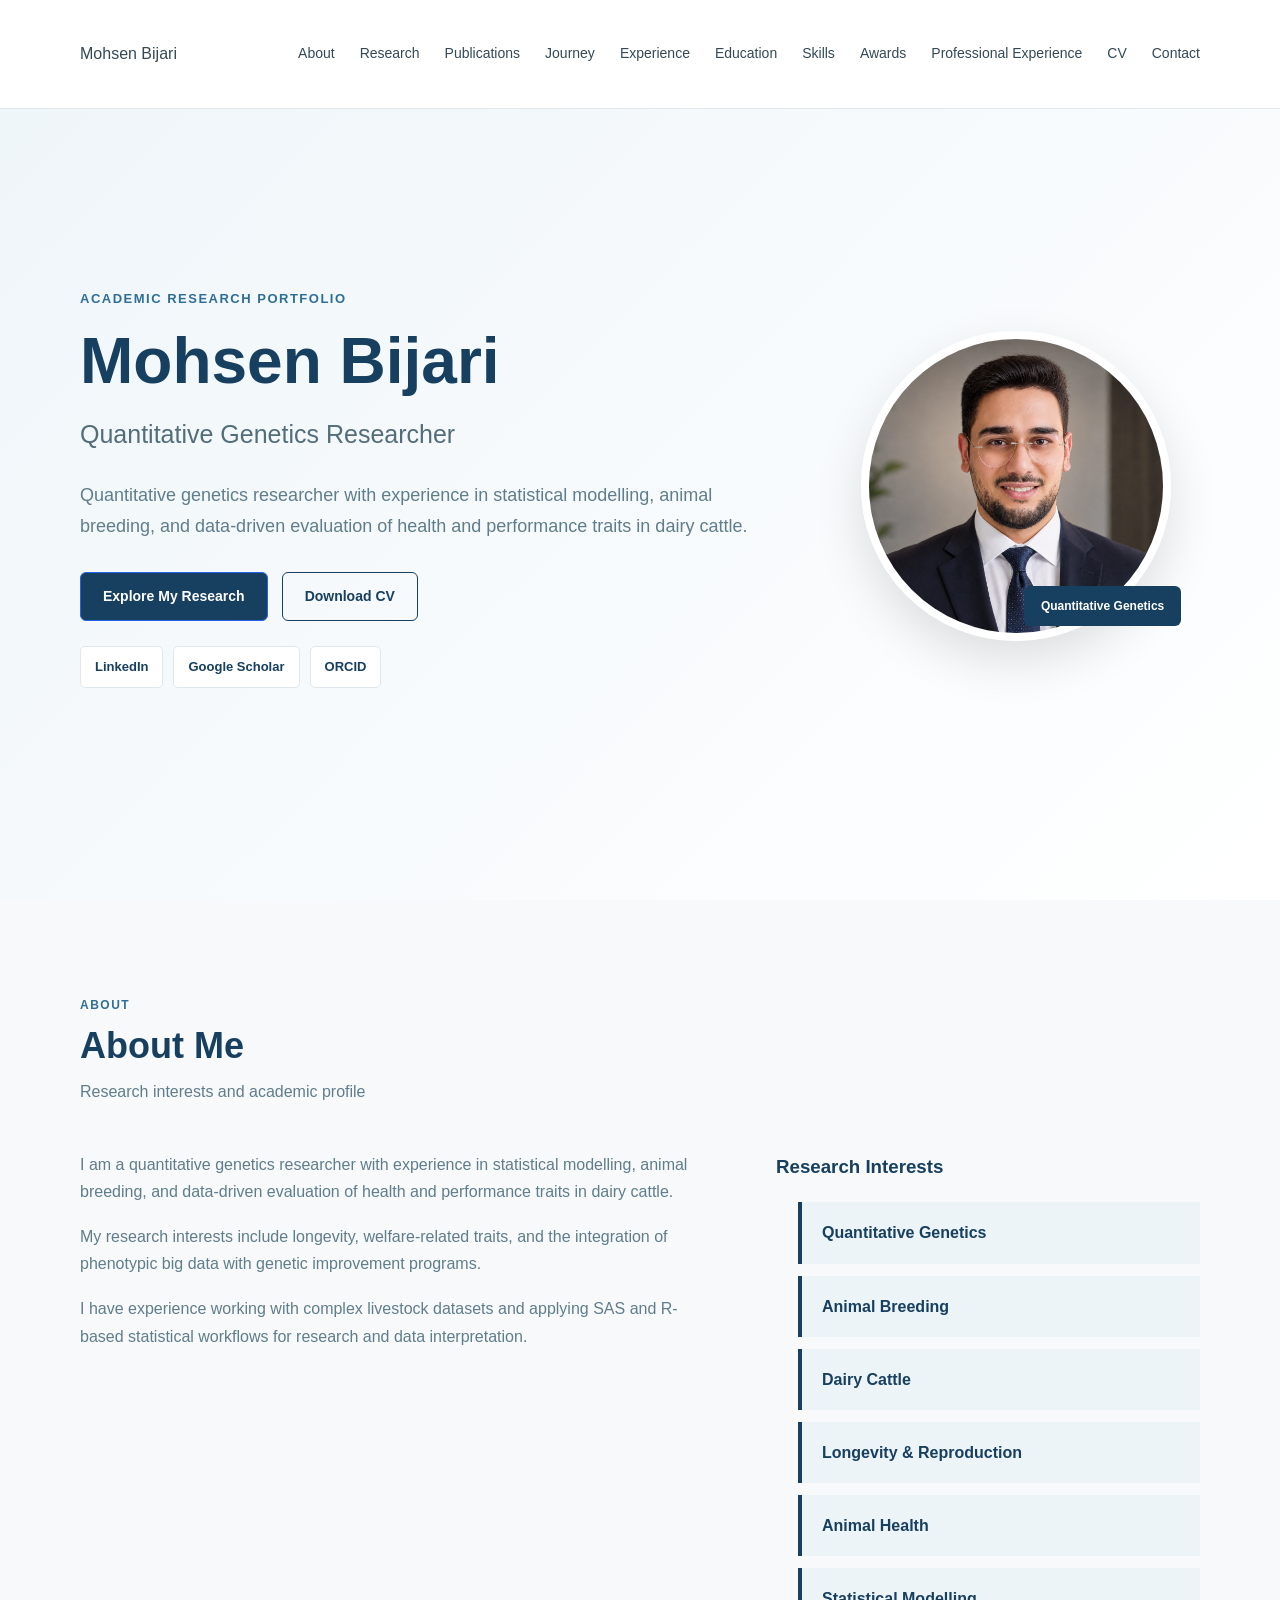
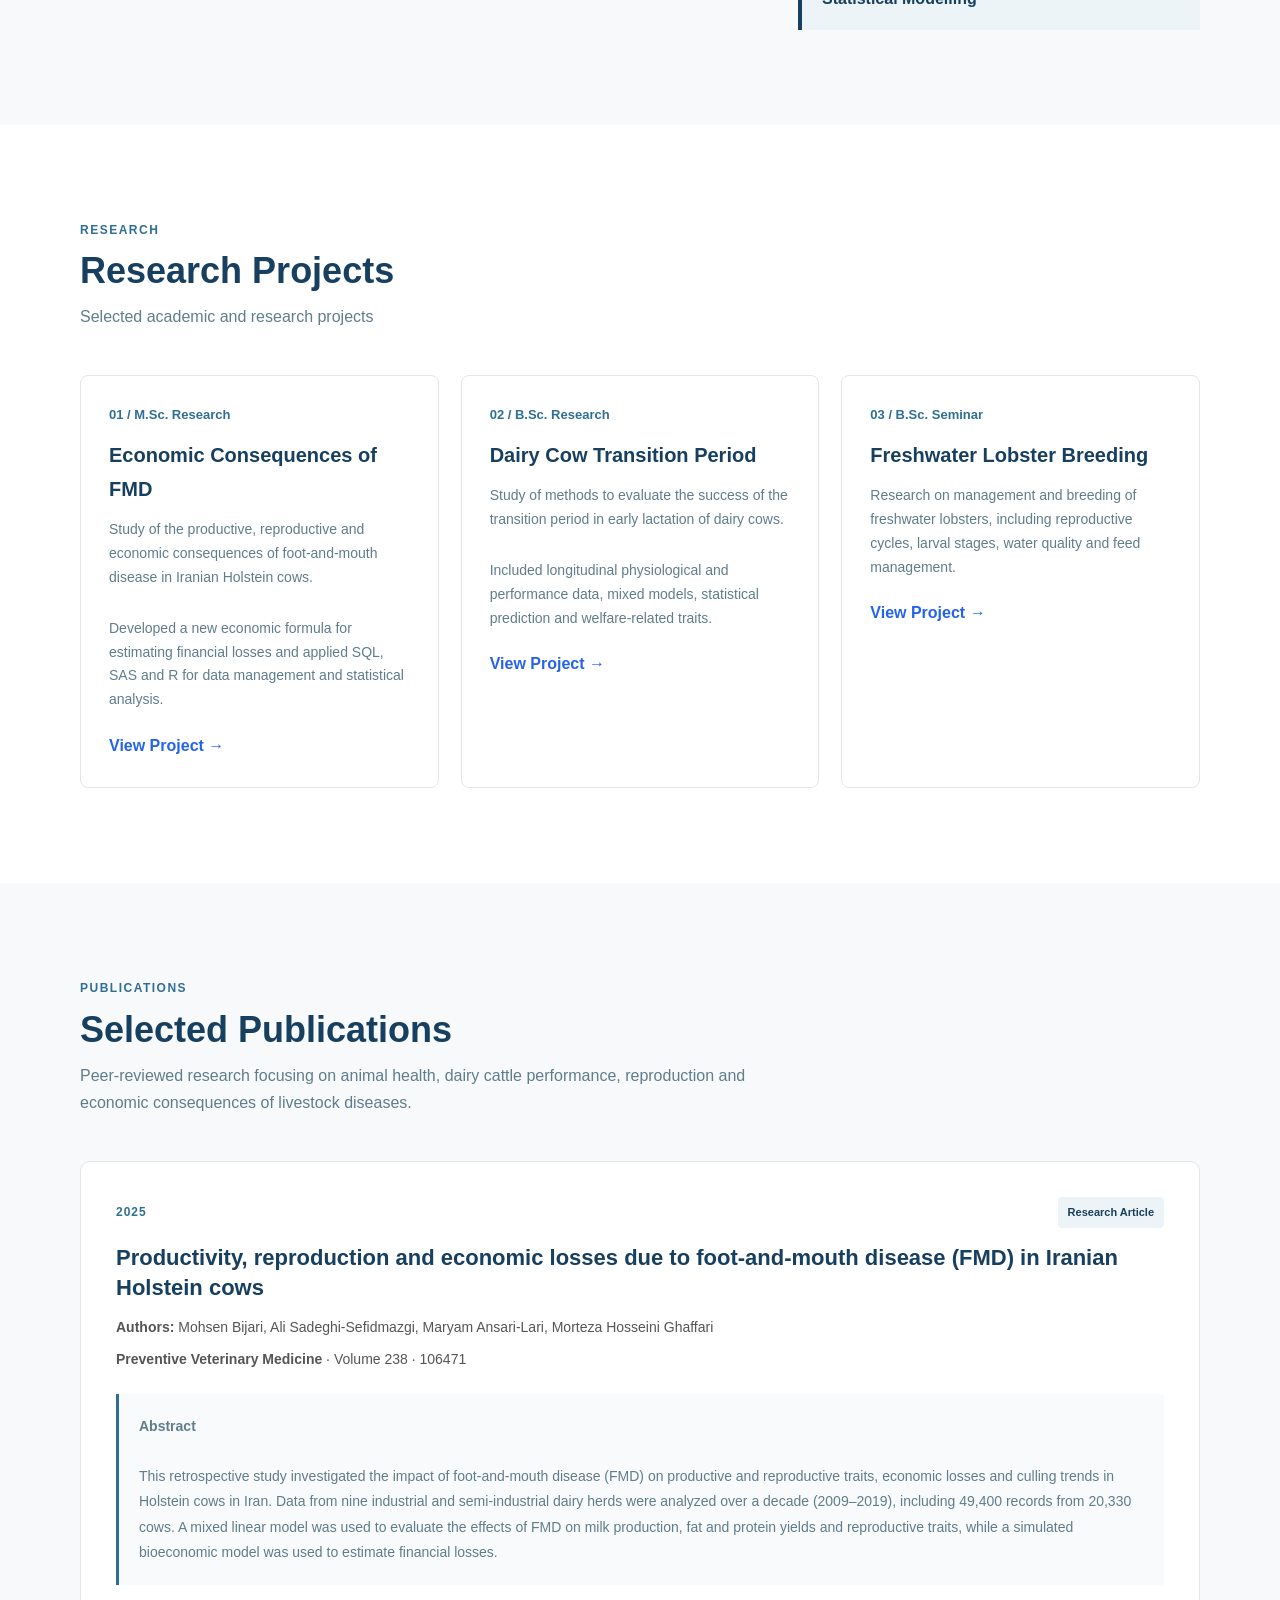
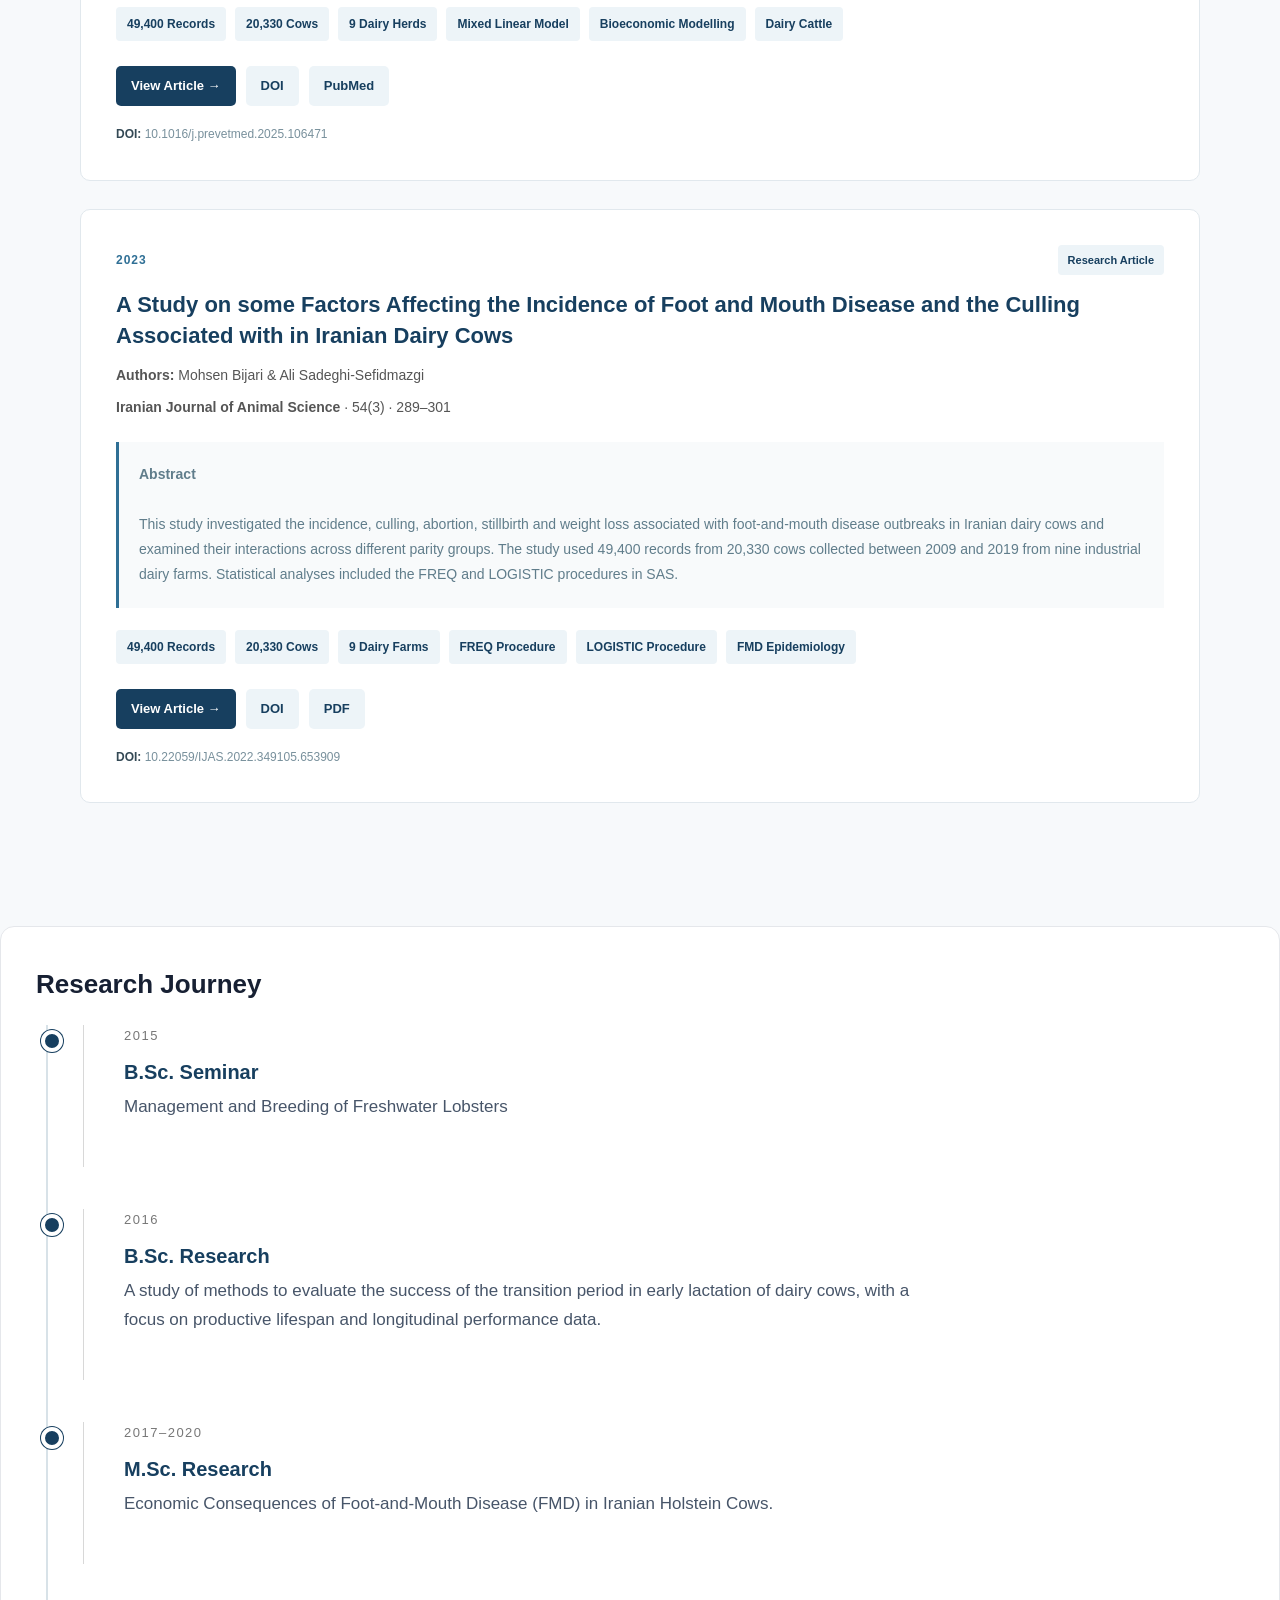
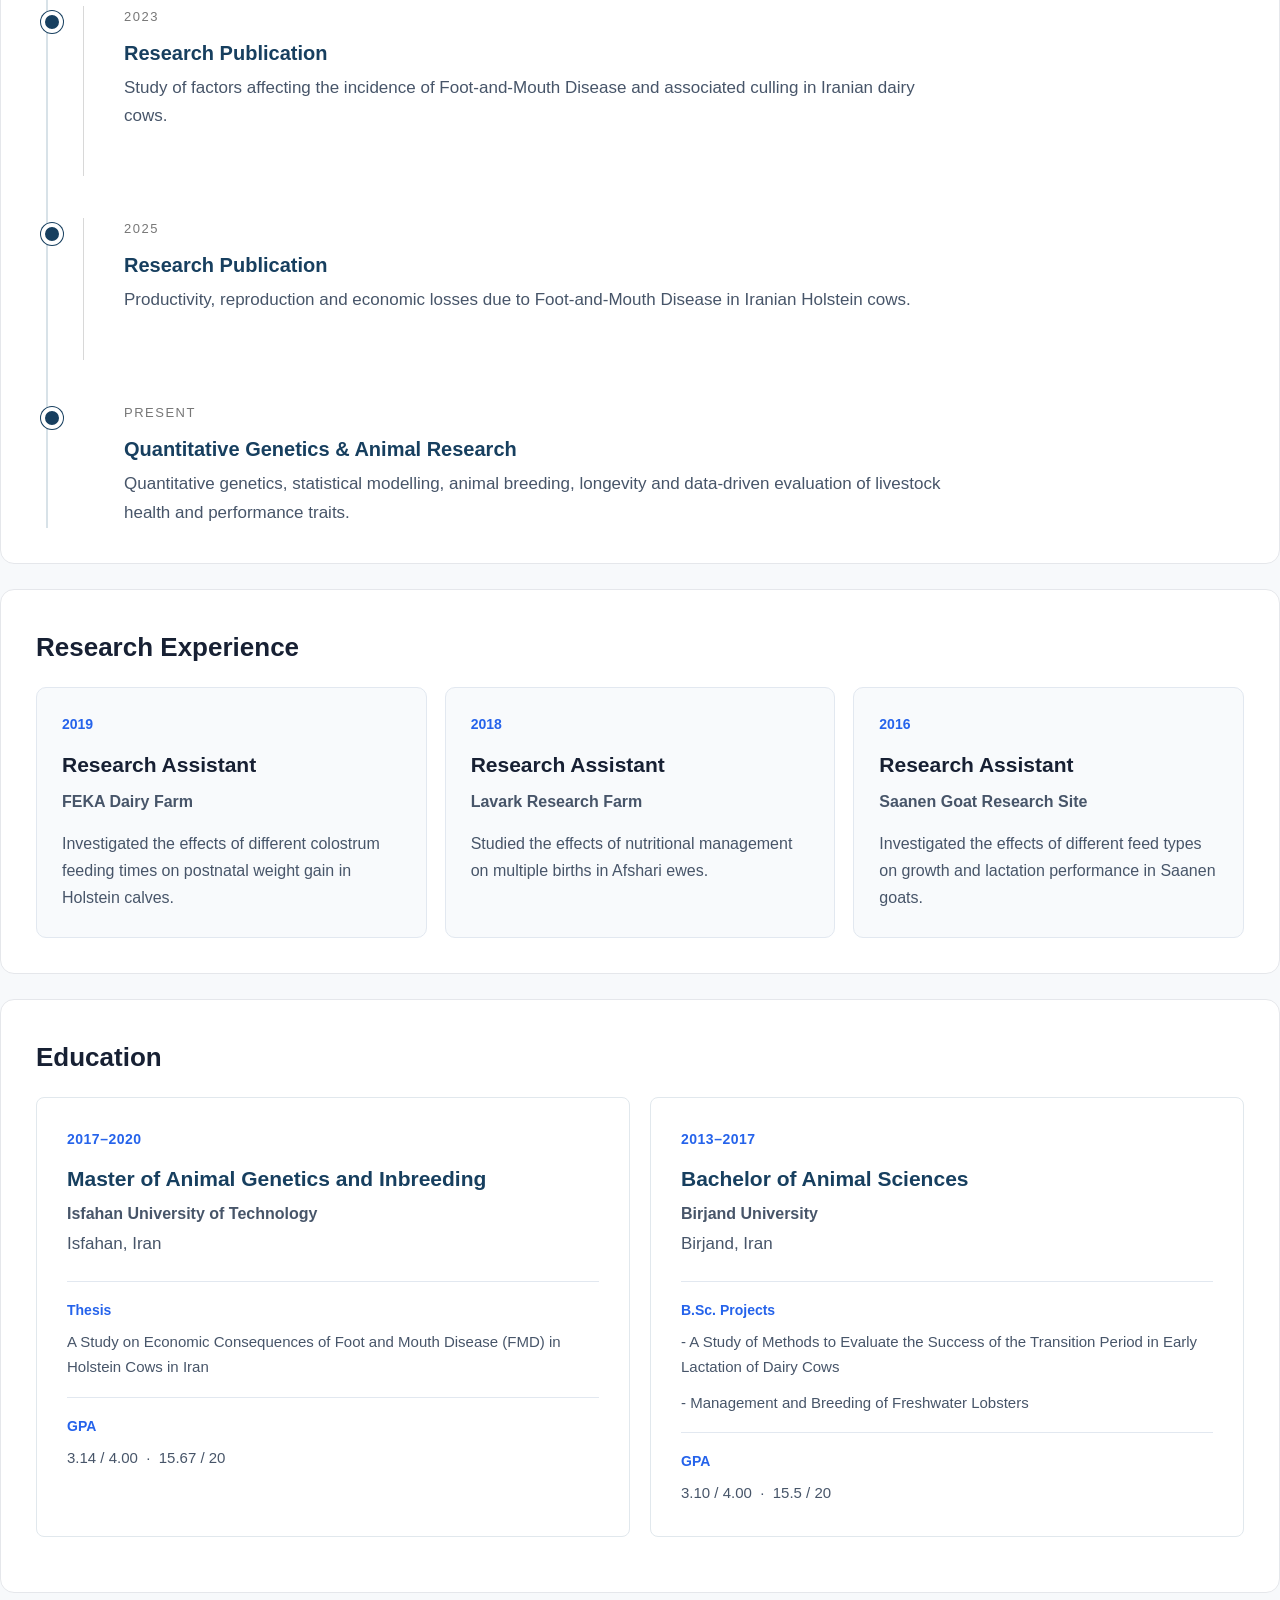
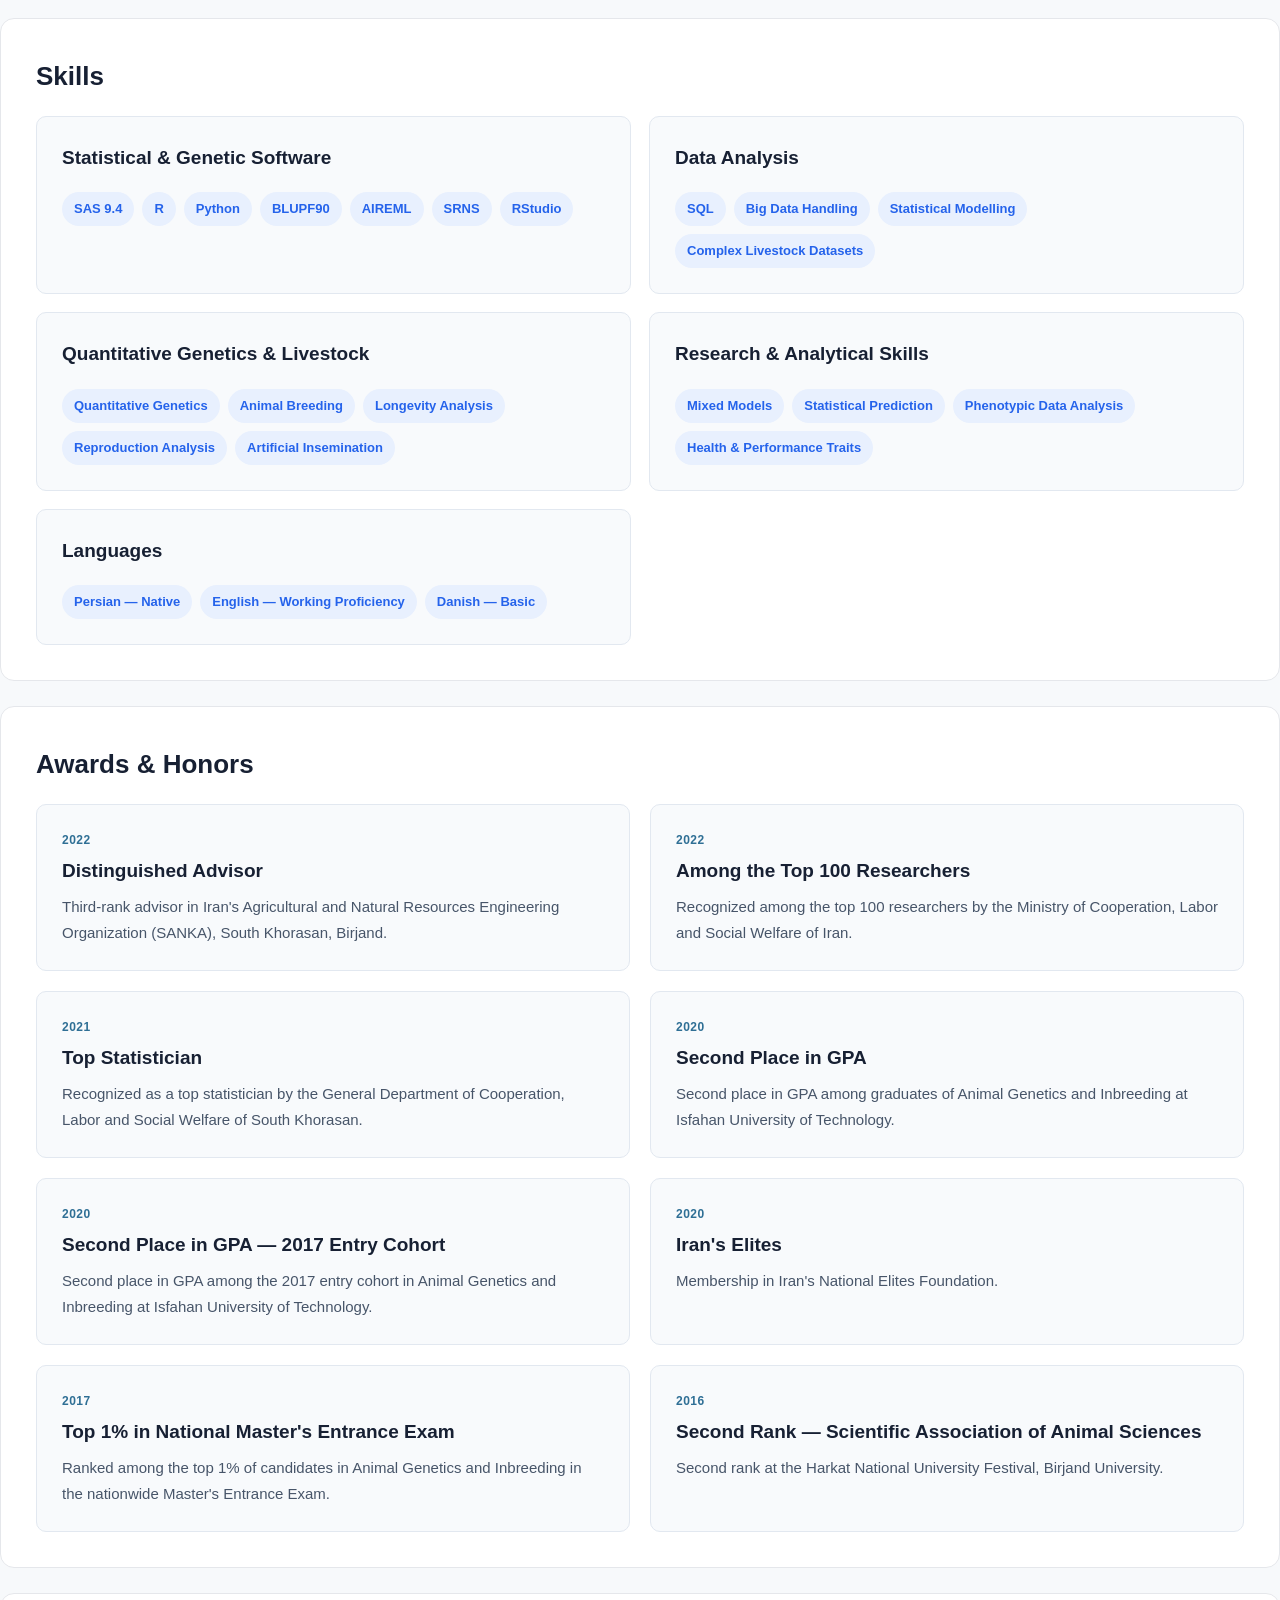
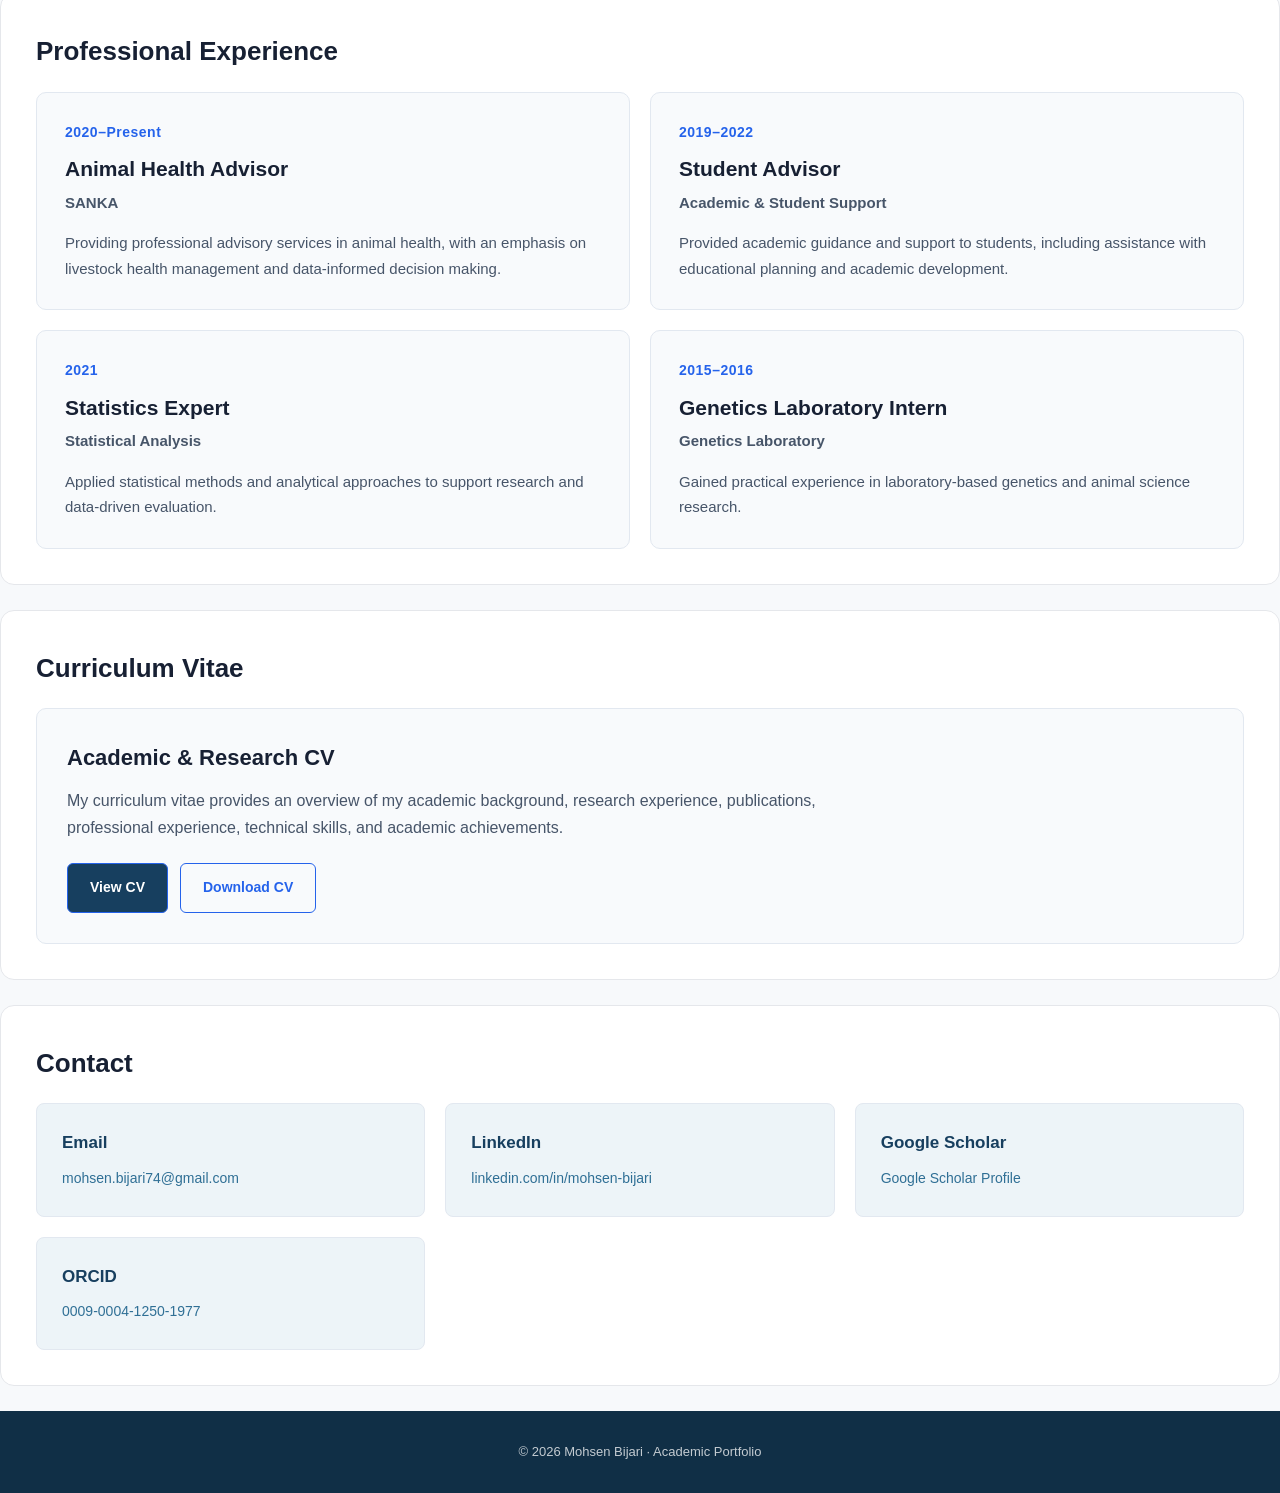
==== index.html @ 11a21f93 "Update index.html" ====
<!DOCTYPE html>
<html lang="en">

<head>

    <meta charset="UTF-8">

    <meta name="viewport"
          content="width=device-width, initial-scale=1.0">

    <meta name="description"
          content="Academic portfolio of Mohsen Bijari, Quantitative Genetics Researcher specializing in animal breeding, dairy cattle, longevity, animal health and statistical modelling.">

    <meta name="author"
          content="Mohsen Bijari">
    <link rel="stylesheet" href="style.css">

    <title>
        Mohsen Bijari | Quantitative Genetics Researcher
    </title>


    <style>

        /* =========================================
           GLOBAL
        ========================================== */

        * {
            margin: 0;
            padding: 0;
            box-sizing: border-box;
            scroll-behavior: smooth;
        }

        :root {
            --navy: #173f5f;
            --dark: #102f46;
            --blue: #2f6f95;
            --light-blue: #edf4f8;
            --text: #344955;
            --muted: #607d8b;
            --light: #f7f9fb;
            --border: #e1e8ed;
            --white: #ffffff;
        }

        body {
            font-family:
                Arial,
                Helvetica,
                sans-serif;

            background: var(--light);
            color: var(--text);
            line-height: 1.7;
        }

        a {
            text-decoration: none;
            color: inherit;
        }

        img {
            max-width: 100%;
            display: block;
        }

        .container {
            width: 90%;
            max-width: 1120px;
            margin: auto;
        }


        /* =========================================
           NAVIGATION
        ========================================== */

        nav {
            position: fixed;
            top: 0;
            left: 0;
            width: 100%;

            background:
                rgba(255, 255, 255, 0.96);

            backdrop-filter: blur(10px);

            border-bottom:
                1px solid var(--border);

            z-index: 1000;
        }

        .nav-container {
            width: 90%;
            max-width: 1120px;
            min-height: 72px;
            margin: auto;

            display: flex;
            align-items: center;
            justify-content: space-between;
        }

        .logo {
            font-size: 20px;
            font-weight: 700;
            color: var(--navy);
        }

        .nav-links {
            display: flex;
            list-style: none;
            gap: 25px;
        }

        .nav-links a {
            font-size: 14px;
            color: var(--text);
            transition: 0.25s;
        }

        .nav-links a:hover {
            color: var(--blue);
        }


        /* =========================================
           HERO
        ========================================== */

        .hero {
            min-height: 100vh;

            display: flex;
            align-items: center;

            padding-top: 72px;

            background:
                linear-gradient(
                    135deg,
                    #eef5f9 0%,
                    #ffffff 100%
                );
        }

        .hero-grid {
            display: grid;

            grid-template-columns:
                1.3fr
                0.7fr;

            gap: 70px;

            align-items: center;
        }

        .hero-text {
            max-width: 700px;
        }

        .eyebrow {
            display: inline-block;

            font-size: 13px;
            font-weight: 700;

            color: var(--blue);

            letter-spacing: 1.5px;
            text-transform: uppercase;

            margin-bottom: 18px;
        }

        .hero h1 {
            font-size: 64px;
            line-height: 1.05;

            color: var(--navy);

            margin-bottom: 18px;
        }

        .hero h2 {
            font-size: 25px;
            font-weight: 400;

            color: #536d79;

            margin-bottom: 25px;
        }

        .hero-description {
            font-size: 18px;

            color: var(--muted);

            max-width: 700px;

            margin-bottom: 30px;
        }

        .hero-buttons {
            display: flex;
            flex-wrap: wrap;
            gap: 14px;
        }

        .button {
            display: inline-block;

            padding: 12px 22px;

            border-radius: 6px;

            font-size: 14px;
            font-weight: 700;

            transition: 0.25s;
        }

        .button-primary {
            background: var(--navy);
            color: white;
        }

        .button-primary:hover {
            background: var(--dark);
            transform: translateY(-2px);
        }

        .button-secondary {
            border: 1px solid var(--navy);
            color: var(--navy);
            background: transparent;
        }

        .button-secondary:hover {
            background: var(--light-blue);
        }


        /* =========================================
           PROFILE PHOTO
        ========================================== */

        .profile-area {
            display: flex;
            justify-content: center;
        }

        .profile-wrapper {
            position: relative;
        }

        .profile-photo {
            width: 310px;
            height: 310px;

            object-fit: cover;

            border-radius: 50%;

            border:
                8px solid white;

            box-shadow:
                0 20px 50px rgba(0,0,0,0.12);
        }

        .profile-caption {
            position: absolute;

            bottom: 15px;
            right: -10px;

            background: var(--navy);
            color: white;

            padding: 10px 17px;

            border-radius: 6px;

            font-size: 12px;
            font-weight: 700;
        }


        /* =========================================
           SOCIAL LINKS
        ========================================== */

        .social-links {
            display: flex;
            gap: 10px;

            margin-top: 25px;
        }

        .social-link {
            padding: 9px 14px;

            border:
                1px solid var(--border);

            background: white;

            border-radius: 5px;

            font-size: 13px;
            font-weight: 600;

            color: var(--navy);

            transition: 0.25s;
        }

        .social-link:hover {
            background: var(--light-blue);
            transform: translateY(-2px);
        }


        /* =========================================
           SECTIONS
        ========================================== */

        section {
            padding: 95px 0;
        }

        section:nth-child(even) {
            background: white;
        }

        .section-header {
            margin-bottom: 45px;
        }

        .section-label {
            font-size: 12px;
            font-weight: 700;

            color: var(--blue);

            letter-spacing: 1.5px;
            text-transform: uppercase;

            margin-bottom: 8px;
        }

        .section-header h2 {
            font-size: 36px;
            color: var(--navy);

            margin-bottom: 10px;
        }

        .section-header p {
            color: var(--muted);
            max-width: 700px;
        }


        /* =========================================
           ABOUT
        ========================================== */

        .about-grid {
            display: grid;

            grid-template-columns:
                1.2fr
                0.8fr;

            gap: 60px;
        }

        .about-text p {
            margin-bottom: 18px;
            color: var(--muted);
        }

        .research-list {
            display: grid;
            gap: 12px;
        }

        .research-item {
            padding: 17px 20px;

            background: var(--light-blue);

            border-left:
                4px solid var(--navy);

            color: var(--navy);

            font-weight: 600;
        }


        /* =========================================
           RESEARCH CARDS
        ========================================== */

        .research-grid {
            display: grid;

            grid-template-columns:
                repeat(3, 1fr);

            gap: 22px;
        }

        .research-card {
            background: white;

            padding: 28px;

            border:
                1px solid var(--border);

            border-radius: 8px;

            transition: 0.25s;
        }

        .research-card:hover {
            transform: translateY(-5px);

            box-shadow:
                0 12px 30px rgba(0,0,0,0.07);
        }

        .research-number {
            font-size: 13px;
            font-weight: 700;

            color: var(--blue);

            margin-bottom: 12px;
        }

        .research-card h3 {
            color: var(--navy);

            font-size: 20px;

            margin-bottom: 12px;
        }

        .research-card p {
            font-size: 14px;
            color: var(--muted);
        }


        /* =========================================
   PUBLICATIONS
========================================== */

.publications-intro {
    max-width: 780px;
    color: var(--muted);
    margin-bottom: 40px;
}

.publication-card {
    background: white;

    border: 1px solid var(--border);

    border-radius: 10px;

    padding: 35px;

    margin-bottom: 28px;

    transition: 0.25s;

    overflow: hidden;
}

.publication-card:hover {
    transform: translateY(-4px);

    box-shadow:
        0 15px 35px rgba(0,0,0,0.07);
}

.publication-top {
    display: flex;

    justify-content: space-between;

    align-items: center;

    gap: 20px;

    margin-bottom: 15px;
}

.publication-year {
    display: inline-block;

    font-size: 12px;

    font-weight: 700;

    color: var(--blue);

    letter-spacing: 1px;

    text-transform: uppercase;
}

.publication-type {
    font-size: 11px;

    font-weight: 700;

    color: var(--navy);

    background: var(--light-blue);

    padding: 6px 10px;

    border-radius: 4px;

    white-space: nowrap;
}

.publication-card h3 {
    color: var(--navy);

    font-size: 22px;

    line-height: 1.4;

    margin-bottom: 12px;
}

.publication-authors {
    color: var(--text);

    font-size: 14px;

    margin-bottom: 8px;
}

.publication-journal {
    color: var(--muted);

    font-size: 14px;

    margin-bottom: 22px;
}

.publication-abstract {
    color: var(--muted);

    font-size: 14px;

    line-height: 1.8;

    padding: 20px;

    background: #f8fafb;

    border-left:
        3px solid var(--blue);

    margin-bottom: 22px;
}

.publication-highlights {
    display: flex;

    flex-wrap: wrap;

    gap: 9px;

    margin-bottom: 25px;
}

.publication-highlight {
    background: var(--light-blue);

    color: var(--navy);

    padding: 7px 11px;

    border-radius: 4px;

    font-size: 12px;

    font-weight: 600;
}

.publication-actions {
    display: flex;

    flex-wrap: wrap;

    gap: 10px;
}

.publication-button {
    display: inline-block;

    padding: 9px 15px;

    border-radius: 5px;

    font-size: 13px;

    font-weight: 700;

    transition: 0.2s;
}

.publication-button-primary {
    background: var(--navy);

    color: white;
}

.publication-button-primary:hover {
    background: var(--dark);
}

.publication-button-secondary {
    background: var(--light-blue);

    color: var(--navy);
}

.publication-button-secondary:hover {
    background: #dceaf2;
}

.publication-doi {
    margin-top: 18px;

    color: #78909c;

    font-size: 12px;
}

.publication-doi strong {
    color: var(--text);
}


/* MOBILE PUBLICATIONS */

@media (max-width: 600px) {

    .publication-card {
        padding: 24px;
    }

    .publication-top {
        align-items: flex-start;

        flex-direction: column;

        gap: 8px;
    }

    .publication-card h3 {
        font-size: 19px;
    }

    .publication-abstract {
        padding: 16px;
    }

}


        /* =========================================
           TIMELINE
        ========================================== */

        .timeline {
            position: relative;

            margin-left: 10px;

            padding-left: 35px;

            border-left:
                2px solid #d8e2e8;
        }

        .timeline-item {
            position: relative;

            margin-bottom: 42px;
        }

        .timeline-item:last-child {
            margin-bottom: 0;
        }

        .timeline-item::before {
            content: "";

            position: absolute;

            left: -43px;
            top: 5px;

            width: 14px;
            height: 14px;

            border-radius: 50%;

            background: var(--navy);

            border:
                4px solid white;

            box-shadow:
                0 0 0 1px var(--navy);
        }

        .timeline-date {
            font-size: 13px;
            font-weight: 700;

            color: var(--blue);

            margin-bottom: 5px;
        }

        .timeline h3 {
            color: var(--navy);

            font-size: 20px;

            margin-bottom: 4px;
        }

        .timeline-place {
            font-weight: 600;
            color: var(--text);

            margin-bottom: 7px;
        }

        .timeline-description {
            color: var(--muted);

            font-size: 14px;
        }


        /* =========================================
           EDUCATION
        ========================================== */

        .education-card {
            padding: 30px;

            background: white;

            border:
                1px solid var(--border);

            border-radius: 8px;

            margin-bottom: 20px;
        }

        .education-card h3 {
            color: var(--navy);

            font-size: 21px;

            margin-bottom: 7px;
        }

        .education-university {
            font-weight: 600;

            color: var(--text);

            margin-bottom: 10px;
        }

        .education-details {
            color: var(--muted);

            font-size: 14px;
        }


        /* =========================================
           SKILLS
        ========================================== */

        .skills {
            display: flex;
            flex-wrap: wrap;

            gap: 10px;
        }

        .skill {
            padding: 9px 15px;

            background: var(--light-blue);

            color: var(--navy);

            border-radius: 20px;

            font-size: 13px;

            font-weight: 600;
        }


        /* =========================================
           AWARDS
        ========================================== */

        .awards-grid {
            display: grid;

            grid-template-columns:
                repeat(2, 1fr);

            gap: 20px;
        }

        .award {
            padding: 25px;

            background: white;

            border:
                1px solid var(--border);

            border-radius: 7px;
        }

        .award-year {
            font-size: 12px;

            color: var(--blue);

            font-weight: 700;

            margin-bottom: 7px;
        }

        .award h3 {
            color: var(--navy);

            font-size: 17px;

            margin-bottom: 7px;
        }

        .award p {
            color: var(--muted);

            font-size: 14px;
        }


        /* =========================================
           CV
        ========================================== */

        .cv-section {
            background:
                var(--navy) !important;

            color: white;
        }

        .cv-box {
            text-align: center;

            max-width: 750px;

            margin: auto;
        }

        .cv-box h2 {
            font-size: 36px;

            margin-bottom: 12px;
        }

        .cv-box p {
            opacity: 0.9;

            margin-bottom: 25px;
        }

        .cv-button {
            display: inline-block;

            background: white;

            color: var(--navy);

            padding: 12px 25px;

            border-radius: 6px;

            font-weight: 700;

            font-size: 14px;
        }

        .cv-button:hover {
            transform: translateY(-2px);
        }


        /* =========================================
           CONTACT
        ========================================== */

        .contact-grid {
            display: grid;

            grid-template-columns:
                repeat(3, 1fr);

            gap: 20px;
        }

        .contact-card {
            padding: 25px;

            background: var(--light-blue);

            border-radius: 8px;
        }

        .contact-card h3 {
            color: var(--navy);

            font-size: 17px;

            margin-bottom: 7px;
        }

        .contact-card a {
            color: var(--blue);

            font-size: 14px;

            word-break: break-word;
        }


        /* =========================================
           FOOTER
        ========================================== */

        footer {
            background: var(--dark);

            color: white;

            text-align: center;

            padding: 30px 0;
        }

        footer p {
            font-size: 13px;

            opacity: 0.75;
        }


        /* =========================================
           MOBILE
        ========================================== */

        @media (max-width: 850px) {

            .nav-links {
                display: none;
            }

            .hero {
                padding-top: 110px;
                padding-bottom: 70px;
            }

            .hero-grid {
                grid-template-columns: 1fr;

                text-align: center;

                gap: 45px;
            }

            .hero-text {
                margin: auto;
            }

            .hero h1 {
                font-size: 46px;
            }

            .hero h2 {
                font-size: 21px;
            }

            .hero-description {
                font-size: 16px;
            }

            .hero-buttons,
            .social-links {
                justify-content: center;
            }

            .profile-photo {
                width: 250px;
                height: 250px;
            }

            .about-grid {
                grid-template-columns: 1fr;
            }

            .research-grid {
                grid-template-columns: 1fr;
            }

            .awards-grid {
                grid-template-columns: 1fr;
            }

            .contact-grid {
                grid-template-columns: 1fr;
            }

            section {
                padding: 70px 0;
            }

            .section-header h2 {
                font-size: 30px;
            }
        }


        @media (max-width: 500px) {

            .hero h1 {
                font-size: 38px;
            }

            .profile-photo {
                width: 210px;
                height: 210px;
            }

            .profile-caption {
                right: -5px;
                bottom: 5px;
            }

            .publication,
            .education-card,
            .research-card,
            .award {
                padding: 22px;
            }
        }

    </style>

</head>


<body>


<!-- =========================================
     NAVIGATION
========================================== -->

<nav class="navbar">

    <div class="container nav-container">

        <a href="#about" class="nav-logo">
            Mohsen Bijari
        </a>

        <div class="nav-links">

            <a href="#about">About</a>
            <a href="#research">Research</a>
            <a href="#publications">Publications</a>
            <a href="#journey">Journey</a>
            <a href="#experience">Experience</a>
            <a href="#education">Education</a>
            <a href="#skills">Skills</a>
            <a href="#awards">Awards</a>
            <a href="#professional-experience">Professional Experience</a>
            <a href="#cv">CV</a>
            <a href="#contact">Contact</a>

        </div>

    </div>

</nav>



<!-- =========================================
     HERO
========================================== -->

<header class="hero">

    <div class="container">

        <div class="hero-grid">


            <div class="hero-text">

                <span class="eyebrow">
                    Academic Research Portfolio
                </span>

                <h1>
                    Mohsen Bijari
                </h1>

                <h2>
                    Quantitative Genetics Researcher
                </h2>

                <p class="hero-description">

                    Quantitative genetics researcher with experience
                    in statistical modelling, animal breeding, and
                    data-driven evaluation of health and performance
                    traits in dairy cattle.

                </p>

                <div class="hero-buttons">

                    <a
                        href="#research"
                        class="button button-primary">

                        Explore My Research

                    </a>

                    <a
                        href="Mohsen_Bijari_CV.pdf"
                        target="_blank"
                        class="button button-secondary">

                        Download CV

                    </a>

                </div>


                <div class="social-links">

                    <a
                        href="https://www.linkedin.com/in/mohsen-bijari"
                        target="_blank"
                        class="social-link">

                        LinkedIn

                    </a>

                    <a
                        href="https://scholar.google.com/citations?user=kii7ySkAAAAJ&hl=en"
                        target="_blank"
                        class="social-link">

                        Google Scholar

                    </a>

                    <a
                        href="https://orcid.org/0009-0004-1250-1977"
                        target="_blank"
                        class="social-link">

                        ORCID

                    </a>

                </div>

            </div>


            <div class="profile-area">

                <div class="profile-wrapper">

                    <img
                        src="profile.jpg"
                        alt="Mohsen Bijari"
                        class="profile-photo">

                    <div class="profile-caption">
                        Quantitative Genetics
                    </div>

                </div>

            </div>


        </div>

    </div>

</header>



<!-- =========================================
     ABOUT
========================================== -->

<section id="about">

    <div class="container">

        <div class="section-header">

            <div class="section-label">
                About
            </div>

            <h2>
                About Me
            </h2>

            <p>
                Research interests and academic profile
            </p>

        </div>


        <div class="about-grid">


            <div class="about-text">

                <p>

                    I am a quantitative genetics researcher with
                    experience in statistical modelling, animal
                    breeding, and data-driven evaluation of health
                    and performance traits in dairy cattle.

                </p>

                <p>

                    My research interests include longevity,
                    welfare-related traits, and the integration
                    of phenotypic big data with genetic improvement
                    programs.

                </p>

                <p>

                    I have experience working with complex livestock
                    datasets and applying SAS and R-based statistical
                    workflows for research and data interpretation.

                </p>

            </div>


            <div>

                <h3 style="color:#173f5f; margin-bottom:20px;">

                    Research Interests

                </h3>

                <div class="research-list">

                    <div class="research-item">
                        Quantitative Genetics
                    </div>

                    <div class="research-item">
                        Animal Breeding
                    </div>

                    <div class="research-item">
                        Dairy Cattle
                    </div>

                    <div class="research-item">
                        Longevity & Reproduction
                    </div>

                    <div class="research-item">
                        Animal Health
                    </div>

                    <div class="research-item">
                        Statistical Modelling
                    </div>

                </div>

            </div>

        </div>

    </div>

</section>



<!-- =========================================
     RESEARCH
========================================== -->

<section id="research">

    <div class="container">

        <div class="section-header">

            <div class="section-label">
                Research
            </div>

            <h2>
                Research Projects
            </h2>

            <p>
                Selected academic and research projects
            </p>

        </div>


        <div class="research-grid">


            <div class="research-card">

                <div class="research-number">
                    01 / M.Sc. Research
                </div>

                <h3>
                    Economic Consequences of FMD
                </h3>

                <p>

                    Study of the productive, reproductive and
                    economic consequences of foot-and-mouth disease
                    in Iranian Holstein cows.

                </p>

                <br>

                <p>

                    Developed a new economic formula for estimating
                    financial losses and applied SQL, SAS and R
                    for data management and statistical analysis.

                </p>
                
                <a href="projects/fmd-research.html" class="research-link">
    View Project →
                </a>

            </div>


            <div class="research-card">

                <div class="research-number">
                    02 / B.Sc. Research
                </div>

                <h3>
                    Dairy Cow Transition Period
                </h3>

                <p>

                    Study of methods to evaluate the success of
                    the transition period in early lactation of
                    dairy cows.

                </p>

                <br>

                <p>

                    Included longitudinal physiological and
                    performance data, mixed models, statistical
                    prediction and welfare-related traits.

                </p>

                <a href="projects/dairy-transition-period.html" class="research-link">
    View Project →
                </a>

            </div>


            <div class="research-card">

                <div class="research-number">
                    03 / B.Sc. Seminar
                </div>

                <h3>
                    Freshwater Lobster Breeding
                </h3>

                <p>

                    Research on management and breeding of freshwater
                    lobsters, including reproductive cycles,
                    larval stages, water quality and feed management.

                </p>

                <a href="projects/freshwater-lobster-breeding.html" class="research-link">
    View Project →
                </a>

            </div>


        </div>

    </div>

</section>


<!-- =========================================
     PUBLICATIONS
========================================== -->

<section id="publications">

    <div class="container">

        <div class="section-header">

            <div class="section-label">
                Publications
            </div>

            <h2>
                Selected Publications
            </h2>

            <p>
                Peer-reviewed research focusing on animal health,
                dairy cattle performance, reproduction and economic
                consequences of livestock diseases.
            </p>

        </div>


        <!-- =====================================
             PUBLICATION 1
        ====================================== -->

        <article class="publication-card">


            <div class="publication-top">

                <div class="publication-year">
                    2025
                </div>

                <div class="publication-type">
                    Research Article
                </div>

            </div>


            <h3>

                Productivity, reproduction and economic losses due
                to foot-and-mouth disease (FMD) in Iranian Holstein cows

            </h3>


            <p class="publication-authors">

                <strong>Authors:</strong>

                Mohsen Bijari,
                Ali Sadeghi-Sefidmazgi,
                Maryam Ansari-Lari,
                Morteza Hosseini Ghaffari

            </p>


            <p class="publication-journal">

                <strong>
                    Preventive Veterinary Medicine
                </strong>

                · Volume 238 · 106471

            </p>


            <div class="publication-abstract">

                <strong>Abstract</strong>

                <br><br>

                This retrospective study investigated the impact
                of foot-and-mouth disease (FMD) on productive and
                reproductive traits, economic losses and culling
                trends in Holstein cows in Iran.

                Data from nine industrial and semi-industrial
                dairy herds were analyzed over a decade
                (2009–2019), including 49,400 records from
                20,330 cows.

                A mixed linear model was used to evaluate the
                effects of FMD on milk production, fat and
                protein yields and reproductive traits, while
                a simulated bioeconomic model was used to
                estimate financial losses.

            </div>


            <div class="publication-highlights">

                <span class="publication-highlight">
                    49,400 Records
                </span>

                <span class="publication-highlight">
                    20,330 Cows
                </span>

                <span class="publication-highlight">
                    9 Dairy Herds
                </span>

                <span class="publication-highlight">
                    Mixed Linear Model
                </span>

                <span class="publication-highlight">
                    Bioeconomic Modelling
                </span>

                <span class="publication-highlight">
                    Dairy Cattle
                </span>

            </div>


            <div class="publication-actions">

                <a
    href="publications/fmd-economic-impact.html"
    class="publication-button publication-button-primary">
    View Article →
</a>


                <a
                    href="https://doi.org/10.1016/j.prevetmed.2025.106471"
                    target="_blank"
                    class="publication-button publication-button-secondary">

                    DOI

                </a>


                <a
                    href="https://pubmed.ncbi.nlm.nih.gov/39978113/"
                    target="_blank"
                    class="publication-button publication-button-secondary">

                    PubMed

                </a>

            </div>


            <div class="publication-doi">

                <strong>DOI:</strong>

                10.1016/j.prevetmed.2025.106471

            </div>


        </article>



        <!-- =====================================
             PUBLICATION 2
        ====================================== -->

        <article class="publication-card">


            <div class="publication-top">

                <div class="publication-year">
                    2023
                </div>

                <div class="publication-type">
                    Research Article
                </div>

            </div>


            <h3>

                A Study on some Factors Affecting the Incidence
                of Foot and Mouth Disease and the Culling Associated
                with in Iranian Dairy Cows

            </h3>


            <p class="publication-authors">

                <strong>Authors:</strong>

                Mohsen Bijari
                & Ali Sadeghi-Sefidmazgi

            </p>


            <p class="publication-journal">

                <strong>
                    Iranian Journal of Animal Science
                </strong>

                · 54(3) · 289–301

            </p>


            <div class="publication-abstract">

                <strong>Abstract</strong>

                <br><br>

                This study investigated the incidence, culling,
                abortion, stillbirth and weight loss associated
                with foot-and-mouth disease outbreaks in
                Iranian dairy cows and examined their interactions
                across different parity groups.

                The study used 49,400 records from 20,330 cows
                collected between 2009 and 2019 from nine
                industrial dairy farms.

                Statistical analyses included the FREQ and
                LOGISTIC procedures in SAS.

            </div>


            <div class="publication-highlights">

                <span class="publication-highlight">
                    49,400 Records
                </span>

                <span class="publication-highlight">
                    20,330 Cows
                </span>

                <span class="publication-highlight">
                    9 Dairy Farms
                </span>

                <span class="publication-highlight">
                    FREQ Procedure
                </span>

                <span class="publication-highlight">
                    LOGISTIC Procedure
                </span>

                <span class="publication-highlight">
                    FMD Epidemiology
                </span>

            </div>


            <div class="publication-actions">

                <a
    href="publications/fmd-incidence-culling.html"
    class="publication-button publication-button-primary">
    View Article →
                </a>


                <a
                    href="https://doi.org/10.22059/IJAS.2022.349105.653909"
                    target="_blank"
                    class="publication-button publication-button-secondary">

                    DOI

                </a>


                <a
                    href="https://ijas.ut.ac.ir/article_94048_360ecac1a3177b8e64f0c5212bd40b4d.pdf"
                    target="_blank"
                    class="publication-button publication-button-secondary">

                    PDF

                </a>

            </div>


            <div class="publication-doi">

                <strong>DOI:</strong>

                10.22059/IJAS.2022.349105.653909

            </div>


        </article>

    </div>

</section>

<!-- =========================================
     RESEARCH JOURNEY
========================================== -->
    <section class="section" id="journey">

    <h2>Research Journey</h2>

    <div class="timeline">

        <div class="timeline-item">
            <div class="timeline-year">2015</div>
            <h3 class="timeline-title">B.Sc. Seminar</h3>
            <p class="timeline-description">
                Management and Breeding of Freshwater Lobsters
            </p>
        </div>

        <div class="timeline-item">
            <div class="timeline-year">2016</div>
            <h3 class="timeline-title">B.Sc. Research</h3>
            <p class="timeline-description">
                A study of methods to evaluate the success of the transition
                period in early lactation of dairy cows, with a focus on
                productive lifespan and longitudinal performance data.
            </p>
        </div>

        <div class="timeline-item">
            <div class="timeline-year">2017–2020</div>
            <h3 class="timeline-title">M.Sc. Research</h3>
            <p class="timeline-description">
                Economic Consequences of Foot-and-Mouth Disease (FMD)
                in Iranian Holstein Cows.
            </p>
        </div>

        <div class="timeline-item">
            <div class="timeline-year">2023</div>
            <h3 class="timeline-title">Research Publication</h3>
            <p class="timeline-description">
                Study of factors affecting the incidence of Foot-and-Mouth
                Disease and associated culling in Iranian dairy cows.
            </p>
        </div>

        <div class="timeline-item">
            <div class="timeline-year">2025</div>
            <h3 class="timeline-title">Research Publication</h3>
            <p class="timeline-description">
                Productivity, reproduction and economic losses due to
                Foot-and-Mouth Disease in Iranian Holstein cows.
            </p>
        </div>

        <div class="timeline-item">
            <div class="timeline-year">Present</div>
            <h3 class="timeline-title">Quantitative Genetics & Animal Research</h3>
            <p class="timeline-description">
                Quantitative genetics, statistical modelling, animal breeding,
                longevity and data-driven evaluation of livestock health
                and performance traits.
            </p>
        </div>

    </div>

    </section>

<!-- =========================================
     RESEARCH EXPERIENCE
========================================== -->
<section id="experience" class="section">

    <h2>Research Experience</h2>

    <div class="experience-grid">

        <div class="experience-card">
            <div class="experience-year">2019</div>

            <h3>Research Assistant</h3>

            <h4>FEKA Dairy Farm</h4>

            <p>
                Investigated the effects of different colostrum feeding
                times on postnatal weight gain in Holstein calves.
            </p>
        </div>


        <div class="experience-card">
            <div class="experience-year">2018</div>

            <h3>Research Assistant</h3>

            <h4>Lavark Research Farm</h4>

            <p>
                Studied the effects of nutritional management on multiple
                births in Afshari ewes.
            </p>
        </div>


        <div class="experience-card">
            <div class="experience-year">2016</div>

            <h3>Research Assistant</h3>

            <h4>Saanen Goat Research Site</h4>

            <p>
                Investigated the effects of different feed types on growth
                and lactation performance in Saanen goats.
            </p>
        </div>

    </div>

</section>


<!-- =========================================
     EDUCATION
========================================== -->
<section id="education" class="section">

    <h2>Education</h2>

    <div class="education-grid">

        <div class="education-card">

            <div class="education-period">
                2017–2020
            </div>

            <h3>Master of Animal Genetics and Inbreeding</h3>

            <h4>Isfahan University of Technology</h4>

            <p class="education-location">
                Isfahan, Iran
            </p>

            <div class="education-detail">
                <strong>Thesis</strong>
                <p>
                    A Study on Economic Consequences of Foot and Mouth
                    Disease (FMD) in Holstein Cows in Iran
                </p>
            </div>

            <div class="education-detail">
                <strong>GPA</strong>
                <p>
                    3.14 / 4.00 &nbsp;·&nbsp; 15.67 / 20
                </p>
            </div>

        </div>


        <div class="education-card">

            <div class="education-period">
                2013–2017
            </div>

            <h3>Bachelor of Animal Sciences</h3>

            <h4>Birjand University</h4>

            <p class="education-location">
                Birjand, Iran
            </p>

            <div class="education-detail">
                <strong>B.Sc. Projects</strong>
                <p>
                    - A Study of Methods to Evaluate the Success of the
                    Transition Period in Early Lactation of Dairy Cows
                </p>
                <p>
                    
                </p>

                <p>
                    - Management and Breeding of Freshwater Lobsters
                </p>
            </div>

            <div class="education-detail">
                <strong>GPA</strong>
                <p>
                    3.10 / 4.00 &nbsp;·&nbsp; 15.5 / 20
                </p>
            </div>

        </div>

    </div>

</section>


<!-- =========================================
     SKILLS
========================================== -->

<section id="skills" class="section">

    <h2>Skills</h2>

    <div class="skills-grid">

        <div class="skill-card">
            <h3>Statistical & Genetic Software</h3>

            <div class="skill-tags">
                <span>SAS 9.4</span>
                <span>R</span>
                <span>Python</span>
                <span>BLUPF90</span>
                <span>AIREML</span>
                <span>SRNS</span>
                <span>RStudio</span>
            </div>
        </div>


        <div class="skill-card">
            <h3>Data Analysis</h3>

            <div class="skill-tags">
                <span>SQL</span>
                <span>Big Data Handling</span>
                <span>Statistical Modelling</span>
                <span>Complex Livestock Datasets</span>
            </div>
        </div>


        <div class="skill-card">
            <h3>Quantitative Genetics & Livestock</h3>

            <div class="skill-tags">
                <span>Quantitative Genetics</span>
                <span>Animal Breeding</span>
                <span>Longevity Analysis</span>
                <span>Reproduction Analysis</span>
                <span>Artificial Insemination</span>
            </div>
        </div>


        <div class="skill-card">
            <h3>Research & Analytical Skills</h3>

            <div class="skill-tags">
                <span>Mixed Models</span>
                <span>Statistical Prediction</span>
                <span>Phenotypic Data Analysis</span>
                <span>Health & Performance Traits</span>
            </div>
        </div>


        <div class="skill-card">
            <h3>Languages</h3>

            <div class="skill-tags">
                <span>Persian — Native</span>
                <span>English — Working Proficiency</span>
                <span>Danish — Basic</span>
            </div>
        </div>

    </div>

</section>


<!-- =========================================
     AWARDS
========================================== -->

<section id="awards" class="section">

    <h2>Awards & Honors</h2>

    <div class="awards-grid">

        <div class="award-card">
            <div class="award-year">2022</div>
            <h3>Distinguished Advisor</h3>
            <p>
                Third-rank advisor in Iran's Agricultural and Natural
                Resources Engineering Organization (SANKA),
                South Khorasan, Birjand.
            </p>
        </div>

        <div class="award-card">
            <div class="award-year">2022</div>
            <h3>Among the Top 100 Researchers</h3>
            <p>
                Recognized among the top 100 researchers by the
                Ministry of Cooperation, Labor and Social Welfare of Iran.
            </p>
        </div>

        <div class="award-card">
            <div class="award-year">2021</div>
            <h3>Top Statistician</h3>
            <p>
                Recognized as a top statistician by the General Department
                of Cooperation, Labor and Social Welfare of South Khorasan.
            </p>
        </div>

        <div class="award-card">
            <div class="award-year">2020</div>
            <h3>Second Place in GPA</h3>
            <p>
                Second place in GPA among graduates of Animal Genetics
                and Inbreeding at Isfahan University of Technology.
            </p>
        </div>

        <div class="award-card">
            <div class="award-year">2020</div>
            <h3>Second Place in GPA — 2017 Entry Cohort</h3>
            <p>
                Second place in GPA among the 2017 entry cohort in
                Animal Genetics and Inbreeding at Isfahan University
                of Technology.
            </p>
        </div>

        <div class="award-card">
            <div class="award-year">2020</div>
            <h3>Iran's Elites</h3>
            <p>
                Membership in Iran's National Elites Foundation.
            </p>
        </div>

        <div class="award-card">
            <div class="award-year">2017</div>
            <h3>Top 1% in National Master's Entrance Exam</h3>
            <p>
                Ranked among the top 1% of candidates in Animal Genetics
                and Inbreeding in the nationwide Master's Entrance Exam.
            </p>
        </div>

        <div class="award-card">
            <div class="award-year">2016</div>
            <h3>Second Rank — Scientific Association of Animal Sciences</h3>
            <p>
                Second rank at the Harkat National University Festival,
                Birjand University.
            </p>
        </div>

    </div>

</section>



<!-- =========================================
     PROFESSIONAL EXPERIENCE
========================================== -->


<section id="professional-experience" class="section">

    <h2>Professional Experience</h2>

    <div class="professional-grid">

        <div class="professional-card">

            <div class="professional-period">
                2020–Present
            </div>

            <h3>Animal Health Advisor</h3>

            <h4>SANKA</h4>

            <p>
                Providing professional advisory services in animal health,
                with an emphasis on livestock health management and
                data-informed decision making.
            </p>

        </div>

        <div class="professional-card">

            <div class="professional-period">
                2019–2022
            </div>

            <h3>Student Advisor</h3>

            <h4>Academic & Student Support</h4>

            <p>
                Provided academic guidance and support to students,
                including assistance with educational planning and
                academic development.
            </p>

        </div>

        <div class="professional-card">

            <div class="professional-period">
                2021
            </div>

            <h3>Statistics Expert</h3>

            <h4>Statistical Analysis</h4>

            <p>
                Applied statistical methods and analytical approaches
                to support research and data-driven evaluation.
            </p>

        </div>

        <div class="professional-card">

            <div class="professional-period">
                2015–2016
            </div>

            <h3>Genetics Laboratory Intern</h3>

            <h4>Genetics Laboratory</h4>

            <p>
                Gained practical experience in laboratory-based genetics
                and animal science research.
            </p>

        </div>

    </div>

</section>


<!-- =========================================
     CV
========================================== -->
<section id="cv" class="section">

    <h2>Curriculum Vitae</h2>

    <div class="cv-content">

        <div class="cv-text">

            <h3>Academic & Research CV</h3>

            <p>
                My curriculum vitae provides an overview of my academic
                background, research experience, publications, professional
                experience, technical skills, and academic achievements.
            </p>

            <div class="cv-actions">

                <a href="Mohsen_Bijari_CV.pdf"
                   class="button button-primary"
                   target="_blank">
                    View CV
                </a>

                <a href="Mohsen_Bijari_CV.pdf"
                   class="button"
                   download>
                    Download CV
                </a>

            </div>

        </div>

    </div>

</section>


<!-- =========================================
     CONTACT
========================================== -->

<section id="contact" class="section">

    <h2>Contact</h2>

    <div class="contact-grid">

        <div class="contact-card">

            <h3>Email</h3>

            <p>
                <a href="mailto:mohsen.bijari74@gmail.com">
                    mohsen.bijari74@gmail.com
                </a>
            </p>

        </div>

        <div class="contact-card">

            <h3>LinkedIn</h3>

            <p>
                <a href="https://www.linkedin.com/in/mohsen-bijari"
                   target="_blank">
                    linkedin.com/in/mohsen-bijari
                </a>
            </p>

        </div>

        <div class="contact-card">

            <h3>Google Scholar</h3>

            <p>
                <a href="https://scholar.google.com/citations?user=kii7ySkAAAAJ&hl=en"
                   target="_blank">
                    Google Scholar Profile
                </a>
            </p>

        </div>

        <div class="contact-card">

            <h3>ORCID</h3>

            <p>
                <a href="https://orcid.org/0009-0004-1250-1977"
                   target="_blank">
                    0009-0004-1250-1977
                </a>
            </p>

        </div>

    </div>

</section>


<!-- =========================================
     FOOTER
========================================== -->

<footer>

    <div class="container">

        <p>

            © 2026 Mohsen Bijari · Academic Portfolio

        </p>

    </div>

</footer>


</body>

</html>
---- style.css ----
/* =========================================
   MOHSEN BIJARI — ACADEMIC PORTFOLIO
   GLOBAL STYLESHEET
========================================= */

* {
    box-sizing: border-box;
    margin: 0;
    padding: 0;
}

html {
    scroll-behavior: smooth;
}

body {
    font-family: Arial, Helvetica, sans-serif;
    background: #f7f9fc;
    color: #263238;
    line-height: 1.7;
}

a {
    color: inherit;
    text-decoration: none;
}

.container {
    width: min(1050px, 92%);
    margin: auto;
}


/* =========================================
   NAVIGATION
========================================= */

nav {
    background: #ffffff;
    border-bottom: 1px solid #e5e7eb;
    padding: 18px 0;
}

.nav-inner {
    display: flex;
    justify-content: space-between;
    align-items: center;
}

.back-link {
    color: #2563eb;
    font-weight: 600;
}

.back-link:hover {
    text-decoration: underline;
}


/* =========================================
   PROJECT HEADER
========================================= */

.project-header {
    background: #ffffff;
    padding: 75px 0 60px;
    border-bottom: 1px solid #e5e7eb;
}

.project-label {
    display: inline-block;
    background: #e8f0fe;
    color: #2563eb;
    padding: 7px 15px;
    border-radius: 20px;
    font-size: 14px;
    font-weight: 700;
    margin-bottom: 22px;
}

h1 {
    font-size: clamp(32px, 5vw, 50px);
    line-height: 1.15;
    color: #172033;
    max-width: 950px;
    margin-bottom: 25px;
}

.project-meta {
    color: #64748b;
    font-size: 17px;
}


/* =========================================
   MAIN
========================================= */

main {
    padding: 50px 0 80px;
}

.section {
    background: #ffffff;
    padding: 35px;
    margin-bottom: 25px;
    border-radius: 14px;
    border: 1px solid #e5e7eb;
}

.section h2 {
    font-size: 26px;
    color: #172033;
    margin-bottom: 18px;
}

.section p {
    color: #475569;
    font-size: 17px;
}


/* =========================================
   OVERVIEW
========================================= */

.overview {
    display: grid;
    grid-template-columns: repeat(3, 1fr);
    gap: 15px;
    margin-top: 25px;
}

.overview-card {
    background: #f8fafc;
    border: 1px solid #e2e8f0;
    border-radius: 10px;
    padding: 20px;
}

.overview-card strong {
    display: block;
    color: #2563eb;
    font-size: 15px;
    margin-bottom: 5px;
}

.overview-card span {
    color: #334155;
    font-size: 16px;
}


/* =========================================
   RESEARCH QUESTION
========================================= */

.research-question {
    border-left: 4px solid #2563eb;
    background: #f8fafc;
    padding: 22px 25px;
    border-radius: 8px;
    margin-top: 20px;
}

.research-question p {
    font-size: 19px;
    color: #334155;
}


/* =========================================
   METHODS
========================================= */

.methods {
    display: grid;
    grid-template-columns: repeat(2, 1fr);
    gap: 18px;
    margin-top: 25px;
}

.method-card {
    padding: 23px;
    background: #f8fafc;
    border: 1px solid #e2e8f0;
    border-radius: 10px;
}

.method-card h3 {
    color: #172033;
    margin-bottom: 8px;
    font-size: 18px;
}

.method-card p {
    font-size: 15px;
}


/* =========================================
   RESEARCH LIST
========================================= */

.research-list {
    padding-left: 22px;
    margin-top: 15px;
}

.research-list li {
    margin-bottom: 12px;
    color: #475569;
    font-size: 16px;
}


/* =========================================
   PUBLICATIONS
========================================= */

.publication {
    padding: 22px;
    background: #f8fafc;
    border: 1px solid #e2e8f0;
    border-radius: 10px;
    margin-top: 18px;
}

.publication-year {
    color: #2563eb;
    font-size: 14px;
    font-weight: 700;
}

.publication h3 {
    margin: 7px 0 8px;
    color: #172033;
    font-size: 18px;
}

.publication p {
    font-size: 15px;
    margin-bottom: 12px;
}

.publication-link {
    color: #2563eb;
    font-weight: 600;
}

.publication-link:hover {
    text-decoration: underline;
}


/* =========================================
   BUTTONS
========================================= */

.buttons {
    display: flex;
    flex-wrap: wrap;
    gap: 12px;
    margin-top: 25px;
}

.button {
    display: inline-block;
    padding: 11px 18px;
    border-radius: 8px;
    border: 1px solid #2563eb;
    color: #2563eb;
    font-weight: 600;
    transition: 0.2s;
}

.button:hover {
    background: #2563eb;
    color: #ffffff;
}

.button-primary {
    background: #2563eb;
    color: #ffffff;
}

.button-primary:hover {
    background: #1d4ed8;
}


/* =========================================
   FOOTER
========================================= */

footer {
    background: #172033;
    color: #cbd5e1;
    text-align: center;
    padding: 25px;
    font-size: 14px;
}


/* =========================================
   HOMEPAGE COMPONENTS
========================================= */

.section-header {
    margin-bottom: 45px;
}

.section-label {
    font-size: 13px;
    letter-spacing: 2px;
    text-transform: uppercase;
    color: #777;
    margin-bottom: 10px;
}

.section-header h2 {
    font-size: 34px;
    line-height: 1.25;
    margin-bottom: 12px;
}

.section-header p {
    color: #777;
}


/* =========================================
   RESEARCH / PUBLICATION CARDS
========================================= */

.research-grid,
.publications-grid {
    display: grid;
    grid-template-columns: repeat(3, 1fr);
    gap: 25px;
}

.research-card,
.publication-card {
    background: #ffffff;
    border: 1px solid #e2e2e2;
    padding: 30px;
}

.research-card h3,
.publication-card h3 {
    margin-bottom: 15px;
}

.research-card p,
.publication-card p {
    color: #555;
}


/* =========================================
   GENERIC LINKS
========================================= */

.research-link {
    display: inline-block;
    margin-top: 20px;
    text-decoration: none;
    font-weight: 600;
    color: #2563eb;
}

.research-link:hover {
    text-decoration: underline;
}


/* =========================================
   TIMELINE
========================================= */

.timeline {
    position: relative;
    max-width: 900px;
    margin: 0 auto;
}

.timeline-item {
    position: relative;
    padding: 0 0 45px 40px;
    border-left: 1px solid #d8d8d8;
}

.timeline-item:last-child {
    border-left: 1px solid transparent;
    padding-bottom: 0;
}

.timeline-item::before {
    content: "";
    position: absolute;
    left: -5px;
    top: 5px;
    width: 9px;
    height: 9px;
    background: #2563eb;
    border-radius: 50%;
}

.timeline-year {
    font-size: 13px;
    letter-spacing: 1.5px;
    text-transform: uppercase;
    color: #777;
    margin-bottom: 8px;
}

.timeline-title {
    font-size: 21px;
    margin-bottom: 8px;
}

.timeline-description {
    color: #555;
}


/* =========================================
   MOBILE
========================================= */

@media (max-width: 750px) {

    .project-header {
        padding: 50px 0 45px;
    }

    .section {
        padding: 25px;
    }

    .overview {
        grid-template-columns: 1fr 1fr;
    }

    .methods {
        grid-template-columns: 1fr;
    }

    .research-grid,
    .publications-grid {
        grid-template-columns: 1fr 1fr;
    }

}


@media (max-width: 480px) {

    .overview {
        grid-template-columns: 1fr;
    }

    .research-grid,
    .publications-grid {
        grid-template-columns: 1fr;
    }

}

/* Research Experience */

.experience-grid {
    display: grid;
    grid-template-columns: repeat(3, 1fr);
    gap: 18px;
}

.experience-card {
    background: #f8fafc;
    border: 1px solid #e2e8f0;
    border-radius: 10px;
    padding: 25px;
}

.experience-year {
    color: #2563eb;
    font-size: 14px;
    font-weight: 700;
    margin-bottom: 10px;
}

.experience-card h3 {
    color: #172033;
    font-size: 21px;
    margin: 0 0 5px;
}

.experience-card h4 {
    color: #475569;
    font-size: 16px;
    margin: 0 0 15px;
    font-weight: 600;
}

.experience-card p {
    color: #475569;
    font-size: 16px;
    margin: 0;
    line-height: 1.7;
}

@media (max-width: 750px) {

    .experience-grid {
        grid-template-columns: 1fr;
    }

}


/* Education */

.education-grid {
    display: grid;
    grid-template-columns: repeat(2, 1fr);
    gap: 20px;
}

.education-card {
    background: #f8fafc;
    border: 1px solid #e2e8f0;
    border-radius: 10px;
    padding: 30px;
}

.education-period {
    color: #2563eb;
    font-size: 14px;
    font-weight: 700;
    letter-spacing: 0.5px;
    margin-bottom: 12px;
}

.education-card h3 {
    color: #172033;
    font-size: 22px;
    line-height: 1.4;
    margin: 0 0 7px;
}

.education-card h4 {
    color: #475569;
    font-size: 16px;
    margin: 0 0 3px;
    font-weight: 600;
}

.education-location {
    color: #64748b;
    font-size: 14px;
    margin: 0 0 22px;
}

.education-detail {
    border-top: 1px solid #e2e8f0;
    padding-top: 17px;
    margin-top: 17px;
}

.education-detail strong {
    color: #2563eb;
    font-size: 14px;
    display: block;
    margin-bottom: 6px;
}

.education-detail p {
    color: #475569;
    font-size: 15px;
    line-height: 1.7;
    margin: 0 0 10px;
}

.education-detail p:last-child {
    margin-bottom: 0;
}


@media (max-width: 750px) {

    .education-grid {
        grid-template-columns: 1fr;
    }

}

/* Skills */

.skills-grid {
    display: grid;
    grid-template-columns: repeat(2, 1fr);
    gap: 18px;
}

.skill-card {
    background: #f8fafc;
    border: 1px solid #e2e8f0;
    border-radius: 10px;
    padding: 25px;
}

.skill-card h3 {
    color: #172033;
    font-size: 19px;
    margin: 0 0 18px;
}

.skill-tags {
    display: flex;
    flex-wrap: wrap;
    gap: 8px;
}

.skill-tags span {
    display: inline-block;
    background: #e8f0fe;
    color: #2563eb;
    border-radius: 20px;
    padding: 6px 12px;
    font-size: 13px;
    font-weight: 600;
}


@media (max-width: 750px) {

    .skills-grid {
        grid-template-columns: 1fr;
    }

}
/* Awards & Honors */

.awards-grid {
    display: grid;
    grid-template-columns: repeat(2, 1fr);
    gap: 18px;
}

.award-card {
    background: #f8fafc;
    border: 1px solid #e2e8f0;
    border-radius: 10px;
    padding: 25px;
}

.award-year {
    color: #2563eb;
    font-size: 14px;
    font-weight: 700;
    letter-spacing: 0.5px;
    margin-bottom: 10px;
}

.award-card h3 {
    color: #172033;
    font-size: 19px;
    line-height: 1.4;
    margin: 0 0 10px;
}
/* Professional Experience */

.professional-grid {
    display: grid;
    grid-template-columns: repeat(2, 1fr);
    gap: 20px;
}

.professional-card {
    background: #f8fafc;
    border: 1px solid #e2e8f0;
    border-radius: 10px;
    padding: 28px;
}

.professional-period {
    color: #2563eb;
    font-size: 14px;
    font-weight: 700;
    letter-spacing: 0.5px;
    margin-bottom: 10px;
}

.professional-card h3 {
    color: #172033;
    font-size: 21px;
    line-height: 1.4;
    margin: 0 0 6px;
}

.professional-card h4 {
    color: #475569;
    font-size: 15px;
    margin: 0 0 15px;
    font-weight: 600;
}

.professional-card p {
    color: #475569;
    font-size: 15px;
    line-height: 1.7;
    margin: 0;
}

@media (max-width: 750px) {
    .professional-grid {
        grid-template-columns: 1fr;
    }
}
.award-card p {
    color: #475569;
    font-size: 15px;
    line-height: 1.7;
    margin: 0;
}

@media (max-width: 750px) {
    .awards-grid {
        grid-template-columns: 1fr;
    }
}
/* CV */

.cv-content {
    background: #f8fafc;
    border: 1px solid #e2e8f0;
    border-radius: 10px;
    padding: 30px;
}

.cv-text h3 {
    color: #172033;
    font-size: 22px;
    margin: 0 0 10px;
}

.cv-text p {
    color: #475569;
    font-size: 16px;
    line-height: 1.7;
    max-width: 750px;
    margin: 0;
}

.cv-actions {
    display: flex;
    flex-wrap: wrap;
    gap: 12px;
    margin-top: 22px;
}

‌/* Contact */

.contact-grid {
    display: grid;
    grid-template-columns: repeat(2, 1fr);
    gap: 18px;
}

.contact-card {
    background: #f8fafc;
    border: 1px solid #e2e8f0;
    border-radius: 10px;
    padding: 25px;
}

.contact-card h3 {
    color: #172033;
    font-size: 18px;
    margin: 0 0 8px;
}

.contact-card p {
    margin: 0;
    font-size: 15px;
}

.contact-card a {
    color: #2563eb;
    text-decoration: none;
    word-break: break-word;
}

.contact-card a:hover {
    text-decoration: underline;
}

@media (max-width: 750px) {
    .contact-grid {
        grid-template-columns: 1fr;
    }
}
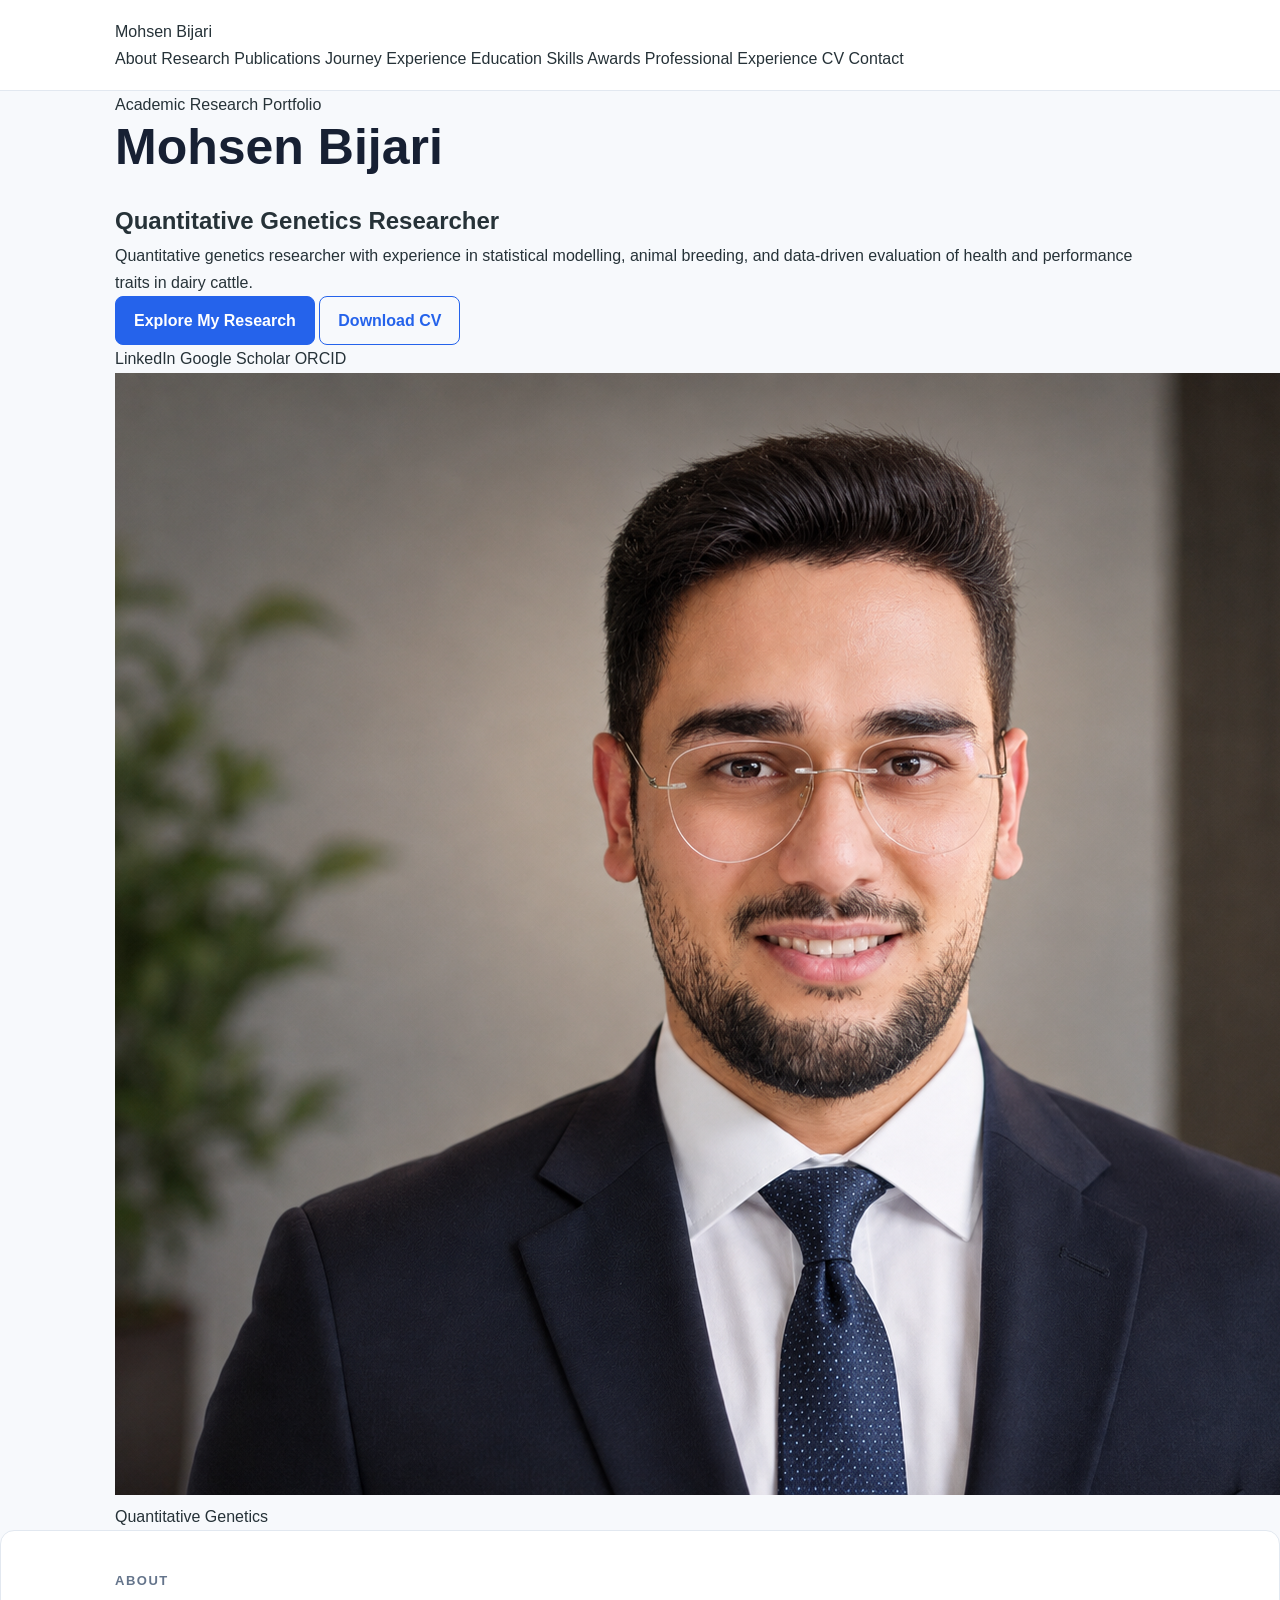
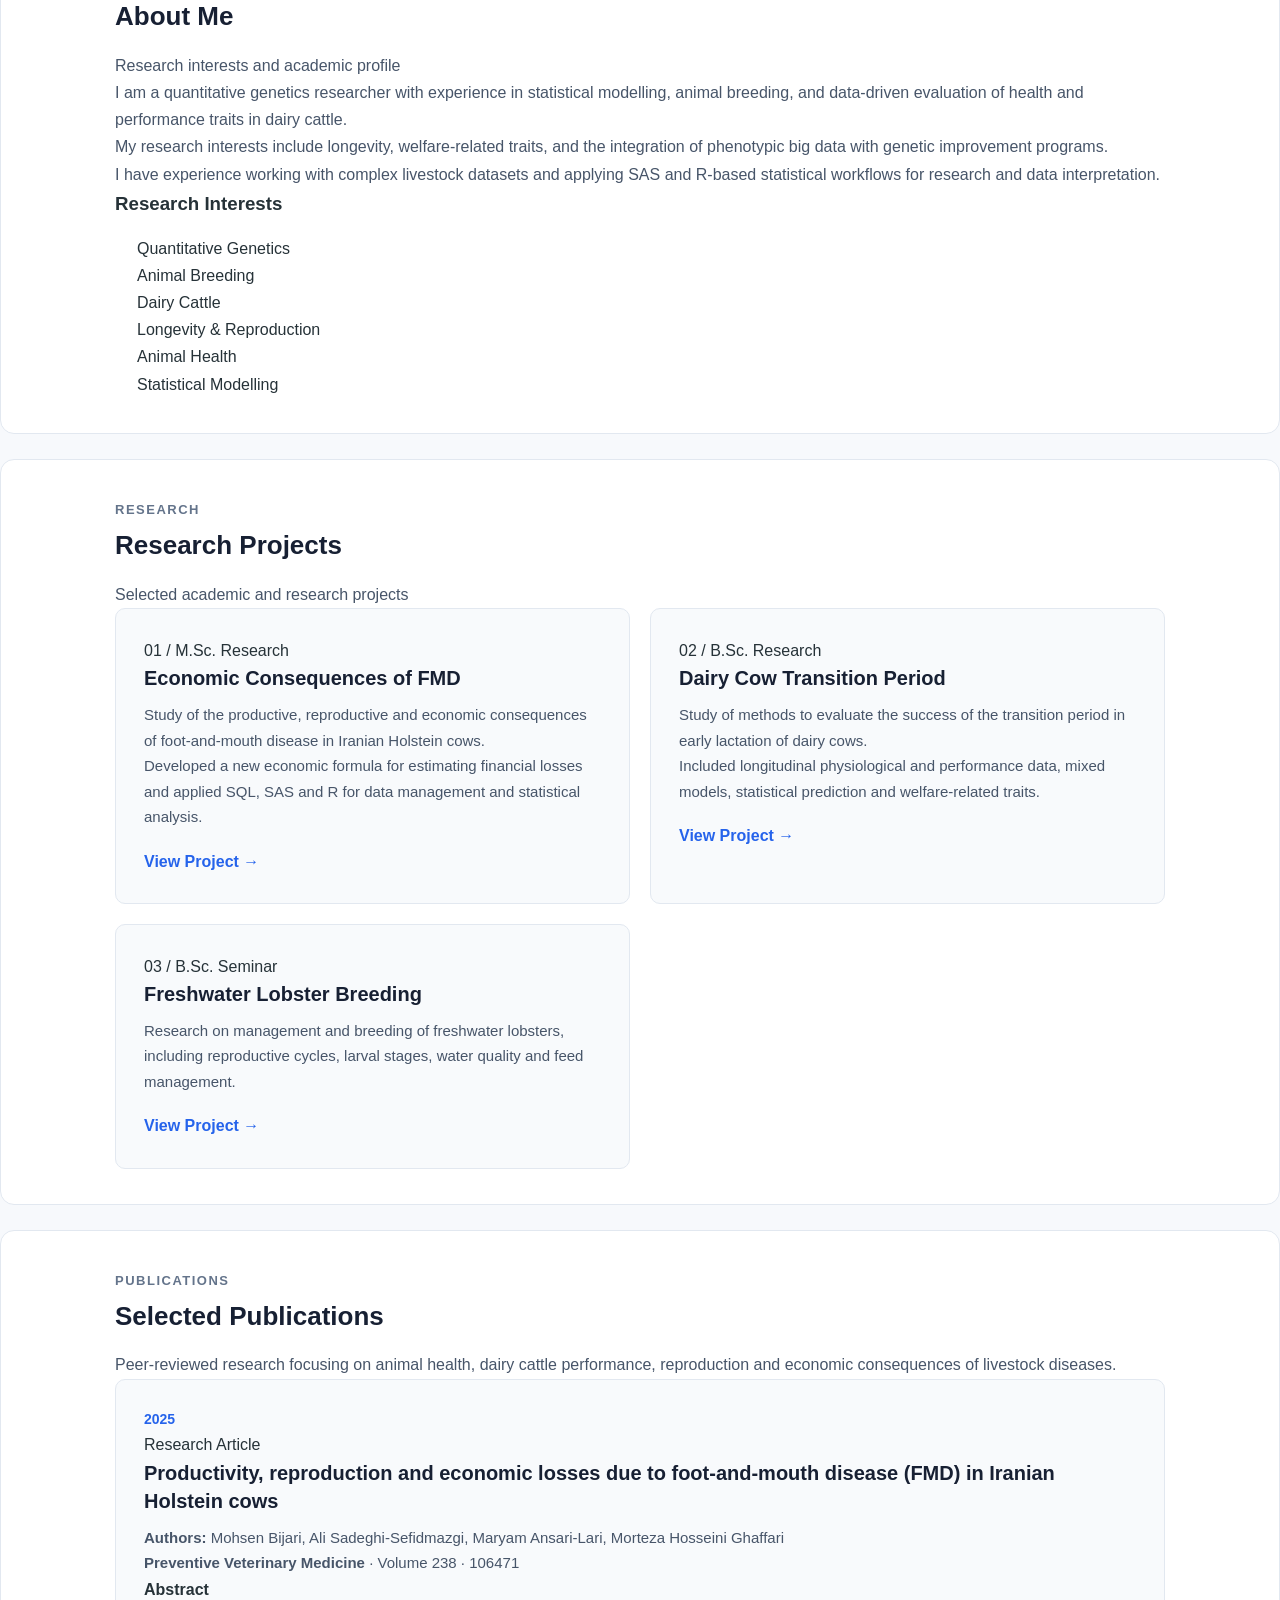
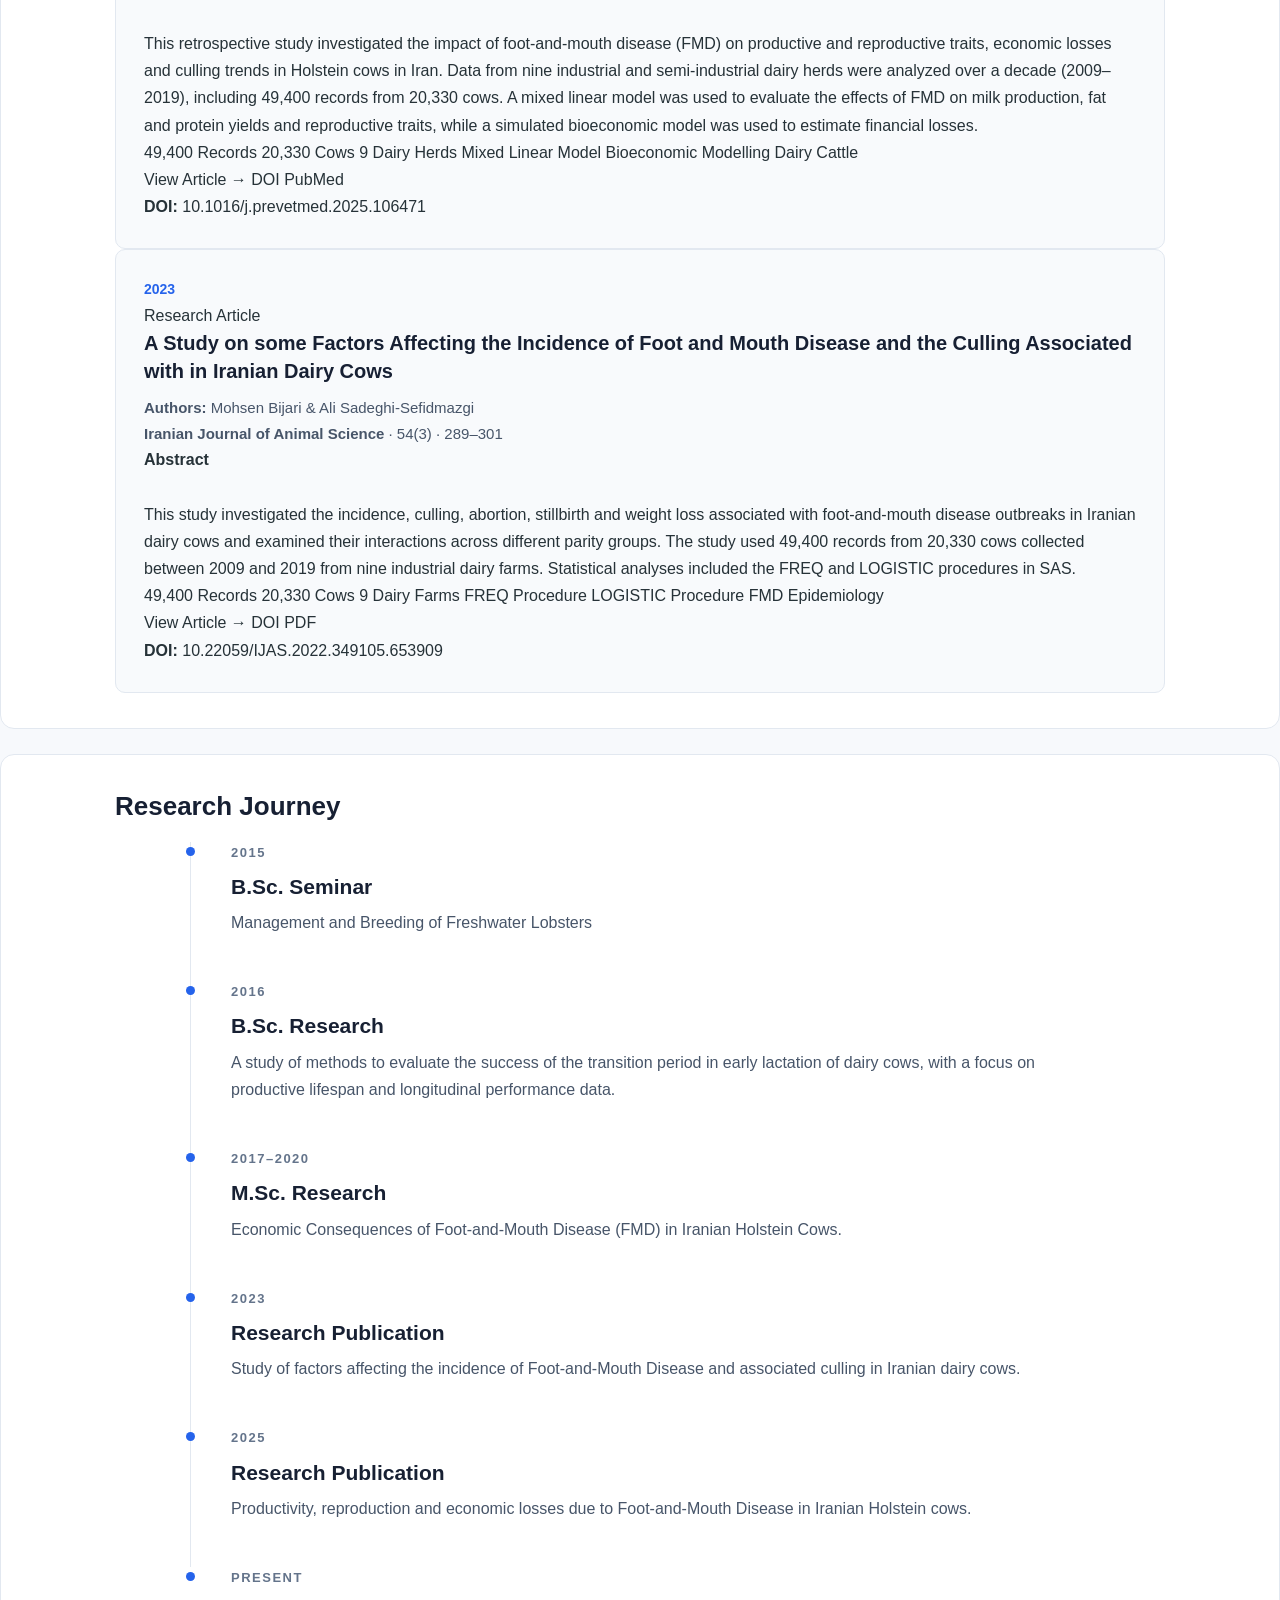
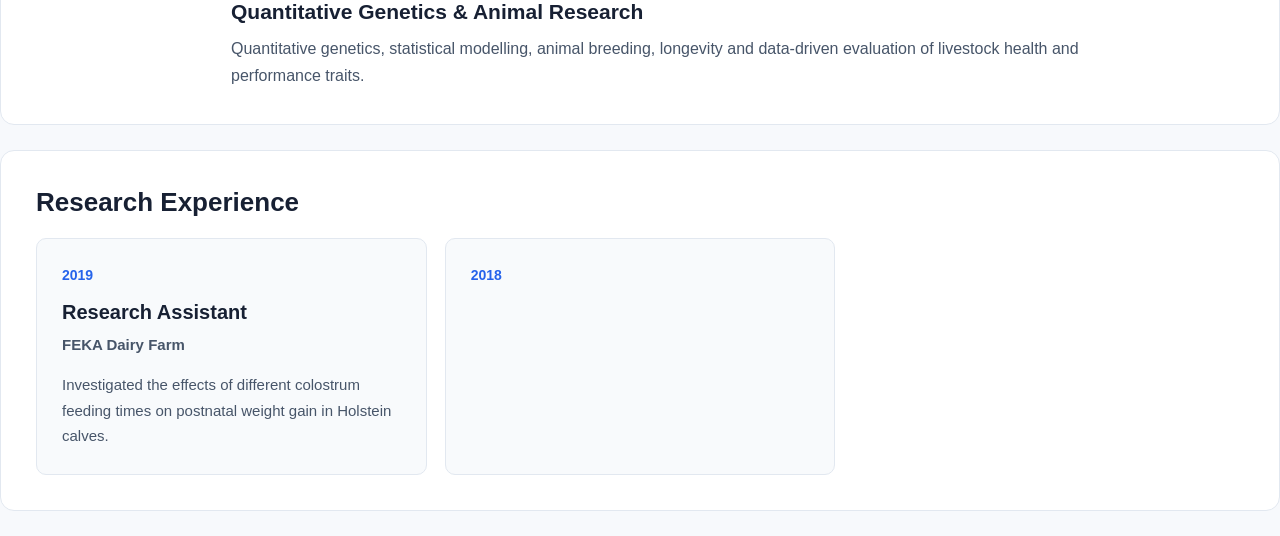
==== commit 0cc02421: "Update index.html" ====
--- a/index.html
+++ b/index.html
@@ -20,1076 +20,7 @@
     </title>
 
 
-    <style>
-
-        /* =========================================
-           GLOBAL
-        ========================================== */
-
-        * {
-            margin: 0;
-            padding: 0;
-            box-sizing: border-box;
-            scroll-behavior: smooth;
-        }
-
-        :root {
-            --navy: #173f5f;
-            --dark: #102f46;
-            --blue: #2f6f95;
-            --light-blue: #edf4f8;
-            --text: #344955;
-            --muted: #607d8b;
-            --light: #f7f9fb;
-            --border: #e1e8ed;
-            --white: #ffffff;
-        }
-
-        body {
-            font-family:
-                Arial,
-                Helvetica,
-                sans-serif;
-
-            background: var(--light);
-            color: var(--text);
-            line-height: 1.7;
-        }
-
-        a {
-            text-decoration: none;
-            color: inherit;
-        }
-
-        img {
-            max-width: 100%;
-            display: block;
-        }
-
-        .container {
-            width: 90%;
-            max-width: 1120px;
-            margin: auto;
-        }
-
-
-        /* =========================================
-           NAVIGATION
-        ========================================== */
-
-        nav {
-            position: fixed;
-            top: 0;
-            left: 0;
-            width: 100%;
-
-            background:
-                rgba(255, 255, 255, 0.96);
-
-            backdrop-filter: blur(10px);
-
-            border-bottom:
-                1px solid var(--border);
-
-            z-index: 1000;
-        }
-
-        .nav-container {
-            width: 90%;
-            max-width: 1120px;
-            min-height: 72px;
-            margin: auto;
-
-            display: flex;
-            align-items: center;
-            justify-content: space-between;
-        }
-
-        .logo {
-            font-size: 20px;
-            font-weight: 700;
-            color: var(--navy);
-        }
-
-        .nav-links {
-            display: flex;
-            list-style: none;
-            gap: 25px;
-        }
-
-        .nav-links a {
-            font-size: 14px;
-            color: var(--text);
-            transition: 0.25s;
-        }
-
-        .nav-links a:hover {
-            color: var(--blue);
-        }
-
-
-        /* =========================================
-           HERO
-        ========================================== */
-
-        .hero {
-            min-height: 100vh;
-
-            display: flex;
-            align-items: center;
-
-            padding-top: 72px;
-
-            background:
-                linear-gradient(
-                    135deg,
-                    #eef5f9 0%,
-                    #ffffff 100%
-                );
-        }
-
-        .hero-grid {
-            display: grid;
-
-            grid-template-columns:
-                1.3fr
-                0.7fr;
-
-            gap: 70px;
-
-            align-items: center;
-        }
-
-        .hero-text {
-            max-width: 700px;
-        }
-
-        .eyebrow {
-            display: inline-block;
-
-            font-size: 13px;
-            font-weight: 700;
-
-            color: var(--blue);
-
-            letter-spacing: 1.5px;
-            text-transform: uppercase;
-
-            margin-bottom: 18px;
-        }
-
-        .hero h1 {
-            font-size: 64px;
-            line-height: 1.05;
-
-            color: var(--navy);
-
-            margin-bottom: 18px;
-        }
-
-        .hero h2 {
-            font-size: 25px;
-            font-weight: 400;
-
-            color: #536d79;
-
-            margin-bottom: 25px;
-        }
-
-        .hero-description {
-            font-size: 18px;
-
-            color: var(--muted);
-
-            max-width: 700px;
-
-            margin-bottom: 30px;
-        }
-
-        .hero-buttons {
-            display: flex;
-            flex-wrap: wrap;
-            gap: 14px;
-        }
-
-        .button {
-            display: inline-block;
-
-            padding: 12px 22px;
-
-            border-radius: 6px;
-
-            font-size: 14px;
-            font-weight: 700;
-
-            transition: 0.25s;
-        }
-
-        .button-primary {
-            background: var(--navy);
-            color: white;
-        }
-
-        .button-primary:hover {
-            background: var(--dark);
-            transform: translateY(-2px);
-        }
-
-        .button-secondary {
-            border: 1px solid var(--navy);
-            color: var(--navy);
-            background: transparent;
-        }
-
-        .button-secondary:hover {
-            background: var(--light-blue);
-        }
-
-
-        /* =========================================
-           PROFILE PHOTO
-        ========================================== */
-
-        .profile-area {
-            display: flex;
-            justify-content: center;
-        }
-
-        .profile-wrapper {
-            position: relative;
-        }
-
-        .profile-photo {
-            width: 310px;
-            height: 310px;
-
-            object-fit: cover;
-
-            border-radius: 50%;
-
-            border:
-                8px solid white;
-
-            box-shadow:
-                0 20px 50px rgba(0,0,0,0.12);
-        }
-
-        .profile-caption {
-            position: absolute;
-
-            bottom: 15px;
-            right: -10px;
-
-            background: var(--navy);
-            color: white;
-
-            padding: 10px 17px;
-
-            border-radius: 6px;
-
-            font-size: 12px;
-            font-weight: 700;
-        }
-
-
-        /* =========================================
-           SOCIAL LINKS
-        ========================================== */
-
-        .social-links {
-            display: flex;
-            gap: 10px;
-
-            margin-top: 25px;
-        }
-
-        .social-link {
-            padding: 9px 14px;
-
-            border:
-                1px solid var(--border);
-
-            background: white;
-
-            border-radius: 5px;
-
-            font-size: 13px;
-            font-weight: 600;
-
-            color: var(--navy);
-
-            transition: 0.25s;
-        }
-
-        .social-link:hover {
-            background: var(--light-blue);
-            transform: translateY(-2px);
-        }
-
-
-        /* =========================================
-           SECTIONS
-        ========================================== */
-
-        section {
-            padding: 95px 0;
-        }
-
-        section:nth-child(even) {
-            background: white;
-        }
-
-        .section-header {
-            margin-bottom: 45px;
-        }
-
-        .section-label {
-            font-size: 12px;
-            font-weight: 700;
-
-            color: var(--blue);
-
-            letter-spacing: 1.5px;
-            text-transform: uppercase;
-
-            margin-bottom: 8px;
-        }
-
-        .section-header h2 {
-            font-size: 36px;
-            color: var(--navy);
-
-            margin-bottom: 10px;
-        }
-
-        .section-header p {
-            color: var(--muted);
-            max-width: 700px;
-        }
-
-
-        /* =========================================
-           ABOUT
-        ========================================== */
-
-        .about-grid {
-            display: grid;
-
-            grid-template-columns:
-                1.2fr
-                0.8fr;
-
-            gap: 60px;
-        }
-
-        .about-text p {
-            margin-bottom: 18px;
-            color: var(--muted);
-        }
-
-        .research-list {
-            display: grid;
-            gap: 12px;
-        }
-
-        .research-item {
-            padding: 17px 20px;
-
-            background: var(--light-blue);
-
-            border-left:
-                4px solid var(--navy);
-
-            color: var(--navy);
-
-            font-weight: 600;
-        }
-
-
-        /* =========================================
-           RESEARCH CARDS
-        ========================================== */
-
-        .research-grid {
-            display: grid;
-
-            grid-template-columns:
-                repeat(3, 1fr);
-
-            gap: 22px;
-        }
-
-        .research-card {
-            background: white;
-
-            padding: 28px;
-
-            border:
-                1px solid var(--border);
-
-            border-radius: 8px;
-
-            transition: 0.25s;
-        }
-
-        .research-card:hover {
-            transform: translateY(-5px);
-
-            box-shadow:
-                0 12px 30px rgba(0,0,0,0.07);
-        }
-
-        .research-number {
-            font-size: 13px;
-            font-weight: 700;
-
-            color: var(--blue);
-
-            margin-bottom: 12px;
-        }
-
-        .research-card h3 {
-            color: var(--navy);
-
-            font-size: 20px;
-
-            margin-bottom: 12px;
-        }
-
-        .research-card p {
-            font-size: 14px;
-            color: var(--muted);
-        }
-
-
-        /* =========================================
-   PUBLICATIONS
-========================================== */
-
-.publications-intro {
-    max-width: 780px;
-    color: var(--muted);
-    margin-bottom: 40px;
-}
-
-.publication-card {
-    background: white;
-
-    border: 1px solid var(--border);
-
-    border-radius: 10px;
-
-    padding: 35px;
-
-    margin-bottom: 28px;
-
-    transition: 0.25s;
-
-    overflow: hidden;
-}
-
-.publication-card:hover {
-    transform: translateY(-4px);
-
-    box-shadow:
-        0 15px 35px rgba(0,0,0,0.07);
-}
-
-.publication-top {
-    display: flex;
-
-    justify-content: space-between;
-
-    align-items: center;
-
-    gap: 20px;
-
-    margin-bottom: 15px;
-}
-
-.publication-year {
-    display: inline-block;
-
-    font-size: 12px;
-
-    font-weight: 700;
-
-    color: var(--blue);
-
-    letter-spacing: 1px;
-
-    text-transform: uppercase;
-}
-
-.publication-type {
-    font-size: 11px;
-
-    font-weight: 700;
-
-    color: var(--navy);
-
-    background: var(--light-blue);
-
-    padding: 6px 10px;
-
-    border-radius: 4px;
-
-    white-space: nowrap;
-}
-
-.publication-card h3 {
-    color: var(--navy);
-
-    font-size: 22px;
-
-    line-height: 1.4;
-
-    margin-bottom: 12px;
-}
-
-.publication-authors {
-    color: var(--text);
-
-    font-size: 14px;
-
-    margin-bottom: 8px;
-}
-
-.publication-journal {
-    color: var(--muted);
-
-    font-size: 14px;
-
-    margin-bottom: 22px;
-}
-
-.publication-abstract {
-    color: var(--muted);
-
-    font-size: 14px;
-
-    line-height: 1.8;
-
-    padding: 20px;
-
-    background: #f8fafb;
-
-    border-left:
-        3px solid var(--blue);
-
-    margin-bottom: 22px;
-}
-
-.publication-highlights {
-    display: flex;
-
-    flex-wrap: wrap;
-
-    gap: 9px;
-
-    margin-bottom: 25px;
-}
-
-.publication-highlight {
-    background: var(--light-blue);
-
-    color: var(--navy);
-
-    padding: 7px 11px;
-
-    border-radius: 4px;
-
-    font-size: 12px;
-
-    font-weight: 600;
-}
-
-.publication-actions {
-    display: flex;
-
-    flex-wrap: wrap;
-
-    gap: 10px;
-}
-
-.publication-button {
-    display: inline-block;
-
-    padding: 9px 15px;
-
-    border-radius: 5px;
-
-    font-size: 13px;
-
-    font-weight: 700;
-
-    transition: 0.2s;
-}
-
-.publication-button-primary {
-    background: var(--navy);
-
-    color: white;
-}
-
-.publication-button-primary:hover {
-    background: var(--dark);
-}
-
-.publication-button-secondary {
-    background: var(--light-blue);
-
-    color: var(--navy);
-}
-
-.publication-button-secondary:hover {
-    background: #dceaf2;
-}
-
-.publication-doi {
-    margin-top: 18px;
-
-    color: #78909c;
-
-    font-size: 12px;
-}
-
-.publication-doi strong {
-    color: var(--text);
-}
-
-
-/* MOBILE PUBLICATIONS */
-
-@media (max-width: 600px) {
-
-    .publication-card {
-        padding: 24px;
-    }
-
-    .publication-top {
-        align-items: flex-start;
-
-        flex-direction: column;
-
-        gap: 8px;
-    }
-
-    .publication-card h3 {
-        font-size: 19px;
-    }
-
-    .publication-abstract {
-        padding: 16px;
-    }
-
-}
-
-
-        /* =========================================
-           TIMELINE
-        ========================================== */
-
-        .timeline {
-            position: relative;
-
-            margin-left: 10px;
-
-            padding-left: 35px;
-
-            border-left:
-                2px solid #d8e2e8;
-        }
-
-        .timeline-item {
-            position: relative;
-
-            margin-bottom: 42px;
-        }
-
-        .timeline-item:last-child {
-            margin-bottom: 0;
-        }
-
-        .timeline-item::before {
-            content: "";
-
-            position: absolute;
-
-            left: -43px;
-            top: 5px;
-
-            width: 14px;
-            height: 14px;
-
-            border-radius: 50%;
-
-            background: var(--navy);
-
-            border:
-                4px solid white;
-
-            box-shadow:
-                0 0 0 1px var(--navy);
-        }
-
-        .timeline-date {
-            font-size: 13px;
-            font-weight: 700;
-
-            color: var(--blue);
-
-            margin-bottom: 5px;
-        }
-
-        .timeline h3 {
-            color: var(--navy);
-
-            font-size: 20px;
-
-            margin-bottom: 4px;
-        }
-
-        .timeline-place {
-            font-weight: 600;
-            color: var(--text);
-
-            margin-bottom: 7px;
-        }
-
-        .timeline-description {
-            color: var(--muted);
-
-            font-size: 14px;
-        }
-
-
-        /* =========================================
-           EDUCATION
-        ========================================== */
-
-        .education-card {
-            padding: 30px;
-
-            background: white;
-
-            border:
-                1px solid var(--border);
-
-            border-radius: 8px;
-
-            margin-bottom: 20px;
-        }
-
-        .education-card h3 {
-            color: var(--navy);
-
-            font-size: 21px;
-
-            margin-bottom: 7px;
-        }
-
-        .education-university {
-            font-weight: 600;
-
-            color: var(--text);
-
-            margin-bottom: 10px;
-        }
-
-        .education-details {
-            color: var(--muted);
-
-            font-size: 14px;
-        }
-
-
-        /* =========================================
-           SKILLS
-        ========================================== */
-
-        .skills {
-            display: flex;
-            flex-wrap: wrap;
-
-            gap: 10px;
-        }
-
-        .skill {
-            padding: 9px 15px;
-
-            background: var(--light-blue);
-
-            color: var(--navy);
-
-            border-radius: 20px;
-
-            font-size: 13px;
-
-            font-weight: 600;
-        }
-
-
-        /* =========================================
-           AWARDS
-        ========================================== */
-
-        .awards-grid {
-            display: grid;
-
-            grid-template-columns:
-                repeat(2, 1fr);
-
-            gap: 20px;
-        }
-
-        .award {
-            padding: 25px;
-
-            background: white;
-
-            border:
-                1px solid var(--border);
-
-            border-radius: 7px;
-        }
-
-        .award-year {
-            font-size: 12px;
-
-            color: var(--blue);
-
-            font-weight: 700;
-
-            margin-bottom: 7px;
-        }
-
-        .award h3 {
-            color: var(--navy);
-
-            font-size: 17px;
-
-            margin-bottom: 7px;
-        }
-
-        .award p {
-            color: var(--muted);
-
-            font-size: 14px;
-        }
-
-
-        /* =========================================
-           CV
-        ========================================== */
-
-        .cv-section {
-            background:
-                var(--navy) !important;
-
-            color: white;
-        }
-
-        .cv-box {
-            text-align: center;
-
-            max-width: 750px;
-
-            margin: auto;
-        }
-
-        .cv-box h2 {
-            font-size: 36px;
-
-            margin-bottom: 12px;
-        }
-
-        .cv-box p {
-            opacity: 0.9;
-
-            margin-bottom: 25px;
-        }
-
-        .cv-button {
-            display: inline-block;
-
-            background: white;
-
-            color: var(--navy);
-
-            padding: 12px 25px;
-
-            border-radius: 6px;
-
-            font-weight: 700;
-
-            font-size: 14px;
-        }
-
-        .cv-button:hover {
-            transform: translateY(-2px);
-        }
-
-
-        /* =========================================
-           CONTACT
-        ========================================== */
-
-        .contact-grid {
-            display: grid;
-
-            grid-template-columns:
-                repeat(3, 1fr);
-
-            gap: 20px;
-        }
-
-        .contact-card {
-            padding: 25px;
-
-            background: var(--light-blue);
-
-            border-radius: 8px;
-        }
-
-        .contact-card h3 {
-            color: var(--navy);
-
-            font-size: 17px;
-
-            margin-bottom: 7px;
-        }
-
-        .contact-card a {
-            color: var(--blue);
-
-            font-size: 14px;
-
-            word-break: break-word;
-        }
-
-
-        /* =========================================
-           FOOTER
-        ========================================== */
-
-        footer {
-            background: var(--dark);
-
-            color: white;
-
-            text-align: center;
-
-            padding: 30px 0;
-        }
-
-        footer p {
-            font-size: 13px;
-
-            opacity: 0.75;
-        }
-
-
-        /* =========================================
-           MOBILE
-        ========================================== */
-
-        @media (max-width: 850px) {
-
-            .nav-links {
-                display: none;
-            }
-
-            .hero {
-                padding-top: 110px;
-                padding-bottom: 70px;
-            }
-
-            .hero-grid {
-                grid-template-columns: 1fr;
-
-                text-align: center;
-
-                gap: 45px;
-            }
-
-            .hero-text {
-                margin: auto;
-            }
-
-            .hero h1 {
-                font-size: 46px;
-            }
-
-            .hero h2 {
-                font-size: 21px;
-            }
-
-            .hero-description {
-                font-size: 16px;
-            }
-
-            .hero-buttons,
-            .social-links {
-                justify-content: center;
-            }
-
-            .profile-photo {
-                width: 250px;
-                height: 250px;
-            }
-
-            .about-grid {
-                grid-template-columns: 1fr;
-            }
-
-            .research-grid {
-                grid-template-columns: 1fr;
-            }
-
-            .awards-grid {
-                grid-template-columns: 1fr;
-            }
-
-            .contact-grid {
-                grid-template-columns: 1fr;
-            }
-
-            section {
-                padding: 70px 0;
-            }
-
-            .section-header h2 {
-                font-size: 30px;
-            }
-        }
-
-
-        @media (max-width: 500px) {
-
-            .hero h1 {
-                font-size: 38px;
-            }
-
-            .profile-photo {
-                width: 210px;
-                height: 210px;
-            }
-
-            .profile-caption {
-                right: -5px;
-                bottom: 5px;
-            }
-
-            .publication,
-            .education-card,
-            .research-card,
-            .award {
-                padding: 22px;
-            }
-        }
-
-    </style>
+
 
 </head>
 
@@ -1101,11 +32,11 @@
      NAVIGATION
 ========================================== -->
 
-<nav class="navbar">
+<nav>
 
     <div class="container nav-container">
 
-        <a href="#about" class="nav-logo">
+        <a href="#about" class="logo">
             Mohsen Bijari
         </a>
 
@@ -1251,24 +182,14 @@
      ABOUT
 ========================================== -->
 
-<section id="about">
+<section class="section" id="about">
 
     <div class="container">
 
-        <div class="section-header">
-
-            <div class="section-label">
-                About
-            </div>
-
-            <h2>
-                About Me
-            </h2>
-
-            <p>
-                Research interests and academic profile
-            </p>
-
+        <div class="section-heading">
+            <div class="section-label">About</div>
+            <h2>About Me</h2>
+            <p>Research interests and academic profile</p>
         </div>
 
 
@@ -1308,7 +229,7 @@
 
             <div>
 
-                <h3 style="color:#173f5f; margin-bottom:20px;">
+                <h3 class="subsection-title">
 
                     Research Interests
 
@@ -1356,24 +277,14 @@
      RESEARCH
 ========================================== -->
 
-<section id="research">
+<section class="section" id="research">
 
     <div class="container">
 
-        <div class="section-header">
-
-            <div class="section-label">
-                Research
-            </div>
-
-            <h2>
-                Research Projects
-            </h2>
-
-            <p>
-                Selected academic and research projects
-            </p>
-
+        <div class="section-heading">
+            <div class="section-label">Research</div>
+            <h2>Research Projects</h2>
+            <p>Selected academic and research projects</p>
         </div>
 
 
@@ -1398,9 +309,7 @@
 
                 </p>
 
-                <br>
-
-                <p>
+                <p class="research-secondary">
 
                     Developed a new economic formula for estimating
                     financial losses and applied SQL, SAS and R
@@ -1433,9 +342,7 @@
 
                 </p>
 
-                <br>
-
-                <p>
+                <p class="research-secondary">
 
                     Included longitudinal physiological and
                     performance data, mixed models, statistical
@@ -1486,26 +393,18 @@
      PUBLICATIONS
 ========================================== -->
 
-<section id="publications">
+<section class="section" id="publications">
 
     <div class="container">
 
-        <div class="section-header">
-
-            <div class="section-label">
-                Publications
-            </div>
-
-            <h2>
-                Selected Publications
-            </h2>
-
+        <div class="section-heading">
+            <div class="section-label">Publications</div>
+            <h2>Selected Publications</h2>
             <p>
                 Peer-reviewed research focusing on animal health,
                 dairy cattle performance, reproduction and economic
                 consequences of livestock diseases.
             </p>
-
         </div>
 
 
@@ -1810,9 +709,11 @@
 ========================================== -->
     <section class="section" id="journey">
 
-    <h2>Research Journey</h2>
-
-    <div class="timeline">
+    <div class="container">
+
+        <h2>Research Journey</h2>
+
+        <div class="timeline">
 
         <div class="timeline-item">
             <div class="timeline-year">2015</div>
@@ -1869,9 +770,11 @@
             </p>
         </div>
 
+        </div>
+
     </div>
 
-    </section>
+</section>
 
 <!-- =========================================
      RESEARCH EXPERIENCE
@@ -1899,498 +802,4 @@
         <div class="experience-card">
             <div class="experience-year">2018</div>
 
-            <h3>Research Assistant</h3>
-
-            <h4>Lavark Research Farm</h4>
-
-            <p>
-                Studied the effects of nutritional management on multiple
-                births in Afshari ewes.
-            </p>
-        </div>
-
-
-        <div class="experience-card">
-            <div class="experience-year">2016</div>
-
-            <h3>Research Assistant</h3>
-
-            <h4>Saanen Goat Research Site</h4>
-
-            <p>
-                Investigated the effects of different feed types on growth
-                and lactation performance in Saanen goats.
-            </p>
-        </div>
-
-    </div>
-
-</section>
-
-
-<!-- =========================================
-     EDUCATION
-========================================== -->
-<section id="education" class="section">
-
-    <h2>Education</h2>
-
-    <div class="education-grid">
-
-        <div class="education-card">
-
-            <div class="education-period">
-                2017–2020
-            </div>
-
-            <h3>Master of Animal Genetics and Inbreeding</h3>
-
-            <h4>Isfahan University of Technology</h4>
-
-            <p class="education-location">
-                Isfahan, Iran
-            </p>
-
-            <div class="education-detail">
-                <strong>Thesis</strong>
-                <p>
-                    A Study on Economic Consequences of Foot and Mouth
-                    Disease (FMD) in Holstein Cows in Iran
-                </p>
-            </div>
-
-            <div class="education-detail">
-                <strong>GPA</strong>
-                <p>
-                    3.14 / 4.00 &nbsp;·&nbsp; 15.67 / 20
-                </p>
-            </div>
-
-        </div>
-
-
-        <div class="education-card">
-
-            <div class="education-period">
-                2013–2017
-            </div>
-
-            <h3>Bachelor of Animal Sciences</h3>
-
-            <h4>Birjand University</h4>
-
-            <p class="education-location">
-                Birjand, Iran
-            </p>
-
-            <div class="education-detail">
-                <strong>B.Sc. Projects</strong>
-                <p>
-                    - A Study of Methods to Evaluate the Success of the
-                    Transition Period in Early Lactation of Dairy Cows
-                </p>
-                <p>
-                    
-                </p>
-
-                <p>
-                    - Management and Breeding of Freshwater Lobsters
-                </p>
-            </div>
-
-            <div class="education-detail">
-                <strong>GPA</strong>
-                <p>
-                    3.10 / 4.00 &nbsp;·&nbsp; 15.5 / 20
-                </p>
-            </div>
-
-        </div>
-
-    </div>
-
-</section>
-
-
-<!-- =========================================
-     SKILLS
-========================================== -->
-
-<section id="skills" class="section">
-
-    <h2>Skills</h2>
-
-    <div class="skills-grid">
-
-        <div class="skill-card">
-            <h3>Statistical & Genetic Software</h3>
-
-            <div class="skill-tags">
-                <span>SAS 9.4</span>
-                <span>R</span>
-                <span>Python</span>
-                <span>BLUPF90</span>
-                <span>AIREML</span>
-                <span>SRNS</span>
-                <span>RStudio</span>
-            </div>
-        </div>
-
-
-        <div class="skill-card">
-            <h3>Data Analysis</h3>
-
-            <div class="skill-tags">
-                <span>SQL</span>
-                <span>Big Data Handling</span>
-                <span>Statistical Modelling</span>
-                <span>Complex Livestock Datasets</span>
-            </div>
-        </div>
-
-
-        <div class="skill-card">
-            <h3>Quantitative Genetics & Livestock</h3>
-
-            <div class="skill-tags">
-                <span>Quantitative Genetics</span>
-                <span>Animal Breeding</span>
-                <span>Longevity Analysis</span>
-                <span>Reproduction Analysis</span>
-                <span>Artificial Insemination</span>
-            </div>
-        </div>
-
-
-        <div class="skill-card">
-            <h3>Research & Analytical Skills</h3>
-
-            <div class="skill-tags">
-                <span>Mixed Models</span>
-                <span>Statistical Prediction</span>
-                <span>Phenotypic Data Analysis</span>
-                <span>Health & Performance Traits</span>
-            </div>
-        </div>
-
-
-        <div class="skill-card">
-            <h3>Languages</h3>
-
-            <div class="skill-tags">
-                <span>Persian — Native</span>
-                <span>English — Working Proficiency</span>
-                <span>Danish — Basic</span>
-            </div>
-        </div>
-
-    </div>
-
-</section>
-
-
-<!-- =========================================
-     AWARDS
-========================================== -->
-
-<section id="awards" class="section">
-
-    <h2>Awards & Honors</h2>
-
-    <div class="awards-grid">
-
-        <div class="award-card">
-            <div class="award-year">2022</div>
-            <h3>Distinguished Advisor</h3>
-            <p>
-                Third-rank advisor in Iran's Agricultural and Natural
-                Resources Engineering Organization (SANKA),
-                South Khorasan, Birjand.
-            </p>
-        </div>
-
-        <div class="award-card">
-            <div class="award-year">2022</div>
-            <h3>Among the Top 100 Researchers</h3>
-            <p>
-                Recognized among the top 100 researchers by the
-                Ministry of Cooperation, Labor and Social Welfare of Iran.
-            </p>
-        </div>
-
-        <div class="award-card">
-            <div class="award-year">2021</div>
-            <h3>Top Statistician</h3>
-            <p>
-                Recognized as a top statistician by the General Department
-                of Cooperation, Labor and Social Welfare of South Khorasan.
-            </p>
-        </div>
-
-        <div class="award-card">
-            <div class="award-year">2020</div>
-            <h3>Second Place in GPA</h3>
-            <p>
-                Second place in GPA among graduates of Animal Genetics
-                and Inbreeding at Isfahan University of Technology.
-            </p>
-        </div>
-
-        <div class="award-card">
-            <div class="award-year">2020</div>
-            <h3>Second Place in GPA — 2017 Entry Cohort</h3>
-            <p>
-                Second place in GPA among the 2017 entry cohort in
-                Animal Genetics and Inbreeding at Isfahan University
-                of Technology.
-            </p>
-        </div>
-
-        <div class="award-card">
-            <div class="award-year">2020</div>
-            <h3>Iran's Elites</h3>
-            <p>
-                Membership in Iran's National Elites Foundation.
-            </p>
-        </div>
-
-        <div class="award-card">
-            <div class="award-year">2017</div>
-            <h3>Top 1% in National Master's Entrance Exam</h3>
-            <p>
-                Ranked among the top 1% of candidates in Animal Genetics
-                and Inbreeding in the nationwide Master's Entrance Exam.
-            </p>
-        </div>
-
-        <div class="award-card">
-            <div class="award-year">2016</div>
-            <h3>Second Rank — Scientific Association of Animal Sciences</h3>
-            <p>
-                Second rank at the Harkat National University Festival,
-                Birjand University.
-            </p>
-        </div>
-
-    </div>
-
-</section>
-
-
-
-<!-- =========================================
-     PROFESSIONAL EXPERIENCE
-========================================== -->
-
-
-<section id="professional-experience" class="section">
-
-    <h2>Professional Experience</h2>
-
-    <div class="professional-grid">
-
-        <div class="professional-card">
-
-            <div class="professional-period">
-                2020–Present
-            </div>
-
-            <h3>Animal Health Advisor</h3>
-
-            <h4>SANKA</h4>
-
-            <p>
-                Providing professional advisory services in animal health,
-                with an emphasis on livestock health management and
-                data-informed decision making.
-            </p>
-
-        </div>
-
-        <div class="professional-card">
-
-            <div class="professional-period">
-                2019–2022
-            </div>
-
-            <h3>Student Advisor</h3>
-
-            <h4>Academic & Student Support</h4>
-
-            <p>
-                Provided academic guidance and support to students,
-                including assistance with educational planning and
-                academic development.
-            </p>
-
-        </div>
-
-        <div class="professional-card">
-
-            <div class="professional-period">
-                2021
-            </div>
-
-            <h3>Statistics Expert</h3>
-
-            <h4>Statistical Analysis</h4>
-
-            <p>
-                Applied statistical methods and analytical approaches
-                to support research and data-driven evaluation.
-            </p>
-
-        </div>
-
-        <div class="professional-card">
-
-            <div class="professional-period">
-                2015–2016
-            </div>
-
-            <h3>Genetics Laboratory Intern</h3>
-
-            <h4>Genetics Laboratory</h4>
-
-            <p>
-                Gained practical experience in laboratory-based genetics
-                and animal science research.
-            </p>
-
-        </div>
-
-    </div>
-
-</section>
-
-
-<!-- =========================================
-     CV
-========================================== -->
-<section id="cv" class="section">
-
-    <h2>Curriculum Vitae</h2>
-
-    <div class="cv-content">
-
-        <div class="cv-text">
-
-            <h3>Academic & Research CV</h3>
-
-            <p>
-                My curriculum vitae provides an overview of my academic
-                background, research experience, publications, professional
-                experience, technical skills, and academic achievements.
-            </p>
-
-            <div class="cv-actions">
-
-                <a href="Mohsen_Bijari_CV.pdf"
-                   class="button button-primary"
-                   target="_blank">
-                    View CV
-                </a>
-
-                <a href="Mohsen_Bijari_CV.pdf"
-                   class="button"
-                   download>
-                    Download CV
-                </a>
-
-            </div>
-
-        </div>
-
-    </div>
-
-</section>
-
-
-<!-- =========================================
-     CONTACT
-========================================== -->
-
-<section id="contact" class="section">
-
-    <h2>Contact</h2>
-
-    <div class="contact-grid">
-
-        <div class="contact-card">
-
-            <h3>Email</h3>
-
-            <p>
-                <a href="mailto:mohsen.bijari74@gmail.com">
-                    mohsen.bijari74@gmail.com
-                </a>
-            </p>
-
-        </div>
-
-        <div class="contact-card">
-
-            <h3>LinkedIn</h3>
-
-            <p>
-                <a href="https://www.linkedin.com/in/mohsen-bijari"
-                   target="_blank">
-                    linkedin.com/in/mohsen-bijari
-                </a>
-            </p>
-
-        </div>
-
-        <div class="contact-card">
-
-            <h3>Google Scholar</h3>
-
-            <p>
-                <a href="https://scholar.google.com/citations?user=kii7ySkAAAAJ&hl=en"
-                   target="_blank">
-                    Google Scholar Profile
-                </a>
-            </p>
-
-        </div>
-
-        <div class="contact-card">
-
-            <h3>ORCID</h3>
-
-            <p>
-                <a href="https://orcid.org/0009-0004-1250-1977"
-                   target="_blank">
-                    0009-0004-1250-1977
-                </a>
-            </p>
-
-        </div>
-
-    </div>
-
-</section>
-
-
-<!-- =========================================
-     FOOTER
-========================================== -->
-
-<footer>
-
-    <div class="container">
-
-        <p>
-
-            © 2026 Mohsen Bijari · Academic Portfolio
-
-        </p>
-
-    </div>
-
-</footer>
-
-
-</body>
-
-</html>
+   
--- a/style.css
+++ b/style.css
@@ -1,6 +1,6 @@
 /* =========================================
    MOHSEN BIJARI — ACADEMIC PORTFOLIO
-   GLOBAL STYLESHEET
+   UNIFIED GLOBAL STYLESHEET
 ========================================= */
 
 * {
@@ -27,7 +27,7 @@
 
 .container {
     width: min(1050px, 92%);
-    margin: auto;
+    margin: 0 auto;
 }
 
 
@@ -37,7 +37,7 @@
 
 nav {
     background: #ffffff;
-    border-bottom: 1px solid #e5e7eb;
+    border-bottom: 1px solid #e2e8f0;
     padding: 18px 0;
 }
 
@@ -45,6 +45,7 @@
     display: flex;
     justify-content: space-between;
     align-items: center;
+    gap: 20px;
 }
 
 .back-link {
@@ -64,17 +65,24 @@
 .project-header {
     background: #ffffff;
     padding: 75px 0 60px;
-    border-bottom: 1px solid #e5e7eb;
+    border-bottom: 1px solid #e2e8f0;
+}
+
+.project-label,
+.section-label {
+    display: inline-block;
+    color: #2563eb;
+    font-size: 13px;
+    font-weight: 700;
+    letter-spacing: 1.5px;
+    text-transform: uppercase;
 }
 
 .project-label {
-    display: inline-block;
     background: #e8f0fe;
-    color: #2563eb;
     padding: 7px 15px;
     border-radius: 20px;
-    font-size: 14px;
-    font-weight: 700;
+    letter-spacing: 0.5px;
     margin-bottom: 22px;
 }
 
@@ -99,24 +107,66 @@
 main {
     padding: 50px 0 80px;
 }
+
+
+/* =========================================
+   UNIVERSAL SECTION
+========================================= */
 
 .section {
     background: #ffffff;
     padding: 35px;
     margin-bottom: 25px;
     border-radius: 14px;
-    border: 1px solid #e5e7eb;
-}
-
-.section h2 {
+    border: 1px solid #e2e8f0;
+}
+
+.section-header {
+    margin-bottom: 30px;
+}
+
+.section h2,
+.section-header h2 {
+    color: #172033;
     font-size: 26px;
-    color: #172033;
+    line-height: 1.3;
     margin-bottom: 18px;
 }
 
-.section p {
-    color: #475569;
-    font-size: 17px;
+.section-header h2 {
+    margin-bottom: 10px;
+}
+
+.section p,
+.section-header p {
+    color: #475569;
+    font-size: 16px;
+}
+
+.section-label {
+    margin-bottom: 8px;
+    color: #64748b;
+}
+
+
+/* =========================================
+   UNIVERSAL CARD SYSTEM
+========================================= */
+
+.overview-card,
+.method-card,
+.research-card,
+.publication-card,
+.experience-card,
+.education-card,
+.skill-card,
+.award-card,
+.professional-card,
+.cv-content,
+.contact-card {
+    background: #f8fafc;
+    border: 1px solid #e2e8f0;
+    border-radius: 10px;
 }
 
 
@@ -132,22 +182,20 @@
 }
 
 .overview-card {
-    background: #f8fafc;
-    border: 1px solid #e2e8f0;
-    border-radius: 10px;
     padding: 20px;
 }
 
 .overview-card strong {
     display: block;
     color: #2563eb;
-    font-size: 15px;
+    font-size: 14px;
+    font-weight: 700;
     margin-bottom: 5px;
 }
 
 .overview-card span {
     color: #334155;
-    font-size: 16px;
+    font-size: 15px;
 }
 
 
@@ -164,7 +212,7 @@
 }
 
 .research-question p {
-    font-size: 19px;
+    font-size: 18px;
     color: #334155;
 }
 
@@ -182,9 +230,6 @@
 
 .method-card {
     padding: 23px;
-    background: #f8fafc;
-    border: 1px solid #e2e8f0;
-    border-radius: 10px;
 }
 
 .method-card h3 {
@@ -211,6 +256,56 @@
     margin-bottom: 12px;
     color: #475569;
     font-size: 16px;
+}
+
+
+/* =========================================
+   RESEARCH & PUBLICATIONS GRIDS
+========================================= */
+
+.research-grid,
+.publications-grid {
+    display: grid;
+    grid-template-columns: repeat(2, 1fr);
+    gap: 20px;
+}
+
+.research-card,
+.publication-card {
+    padding: 28px;
+}
+
+.research-card h3,
+.publication-card h3 {
+    color: #172033;
+    font-size: 20px;
+    line-height: 1.4;
+    margin-bottom: 10px;
+}
+
+.research-card p,
+.publication-card p {
+    color: #475569;
+    font-size: 15px;
+    line-height: 1.7;
+}
+
+
+/* =========================================
+   GENERIC LINKS
+========================================= */
+
+.research-link,
+.publication-link {
+    display: inline-block;
+    margin-top: 18px;
+    color: #2563eb;
+    font-weight: 600;
+}
+
+.research-link:hover,
+.publication-link:hover {
+    text-decoration: underline;
 }
 
 
@@ -243,137 +338,6 @@
     margin-bottom: 12px;
 }
 
-.publication-link {
-    color: #2563eb;
-    font-weight: 600;
-}
-
-.publication-link:hover {
-    text-decoration: underline;
-}
-
-
-/* =========================================
-   BUTTONS
-========================================= */
-
-.buttons {
-    display: flex;
-    flex-wrap: wrap;
-    gap: 12px;
-    margin-top: 25px;
-}
-
-.button {
-    display: inline-block;
-    padding: 11px 18px;
-    border-radius: 8px;
-    border: 1px solid #2563eb;
-    color: #2563eb;
-    font-weight: 600;
-    transition: 0.2s;
-}
-
-.button:hover {
-    background: #2563eb;
-    color: #ffffff;
-}
-
-.button-primary {
-    background: #2563eb;
-    color: #ffffff;
-}
-
-.button-primary:hover {
-    background: #1d4ed8;
-}
-
-
-/* =========================================
-   FOOTER
-========================================= */
-
-footer {
-    background: #172033;
-    color: #cbd5e1;
-    text-align: center;
-    padding: 25px;
-    font-size: 14px;
-}
-
-
-/* =========================================
-   HOMEPAGE COMPONENTS
-========================================= */
-
-.section-header {
-    margin-bottom: 45px;
-}
-
-.section-label {
-    font-size: 13px;
-    letter-spacing: 2px;
-    text-transform: uppercase;
-    color: #777;
-    margin-bottom: 10px;
-}
-
-.section-header h2 {
-    font-size: 34px;
-    line-height: 1.25;
-    margin-bottom: 12px;
-}
-
-.section-header p {
-    color: #777;
-}
-
-
-/* =========================================
-   RESEARCH / PUBLICATION CARDS
-========================================= */
-
-.research-grid,
-.publications-grid {
-    display: grid;
-    grid-template-columns: repeat(3, 1fr);
-    gap: 25px;
-}
-
-.research-card,
-.publication-card {
-    background: #ffffff;
-    border: 1px solid #e2e2e2;
-    padding: 30px;
-}
-
-.research-card h3,
-.publication-card h3 {
-    margin-bottom: 15px;
-}
-
-.research-card p,
-.publication-card p {
-    color: #555;
-}
-
-
-/* =========================================
-   GENERIC LINKS
-========================================= */
-
-.research-link {
-    display: inline-block;
-    margin-top: 20px;
-    text-decoration: none;
-    font-weight: 600;
-    color: #2563eb;
-}
-
-.research-link:hover {
-    text-decoration: underline;
-}
-
 
 /* =========================================
    TIMELINE
@@ -388,7 +352,7 @@
 .timeline-item {
     position: relative;
     padding: 0 0 45px 40px;
-    border-left: 1px solid #d8d8d8;
+    border-left: 1px solid #e2e8f0;
 }
 
 .timeline-item:last-child {
@@ -408,67 +372,30 @@
 }
 
 .timeline-year {
+    color: #64748b;
     font-size: 13px;
+    font-weight: 700;
     letter-spacing: 1.5px;
     text-transform: uppercase;
-    color: #777;
     margin-bottom: 8px;
 }
 
 .timeline-title {
+    color: #172033;
     font-size: 21px;
+    line-height: 1.4;
     margin-bottom: 8px;
 }
 
 .timeline-description {
-    color: #555;
-}
-
-
-/* =========================================
-   MOBILE
-========================================= */
-
-@media (max-width: 750px) {
-
-    .project-header {
-        padding: 50px 0 45px;
-    }
-
-    .section {
-        padding: 25px;
-    }
-
-    .overview {
-        grid-template-columns: 1fr 1fr;
-    }
-
-    .methods {
-        grid-template-columns: 1fr;
-    }
-
-    .research-grid,
-    .publications-grid {
-        grid-template-columns: 1fr 1fr;
-    }
-
-}
-
-
-@media (max-width: 480px) {
-
-    .overview {
-        grid-template-columns: 1fr;
-    }
-
-    .research-grid,
-    .publications-grid {
-        grid-template-columns: 1fr;
-    }
-
-}
-
-/* Research Experience */
+    color: #475569;
+    font-size: 16px;
+}
+
+
+/* =========================================
+   RESEARCH EXPERIENCE
+========================================= */
 
 .experience-grid {
     display: grid;
@@ -477,9 +404,6 @@
 }
 
 .experience-card {
-    background: #f8fafc;
-    border: 1px solid #e2e8f0;
-    border-radius: 10px;
     padding: 25px;
 }
 
@@ -492,34 +416,28 @@
 
 .experience-card h3 {
     color: #172033;
-    font-size: 21px;
-    margin: 0 0 5px;
+    font-size: 20px;
+    line-height: 1.4;
+    margin-bottom: 6px;
 }
 
 .experience-card h4 {
     color: #475569;
-    font-size: 16px;
-    margin: 0 0 15px;
+    font-size: 15px;
+    margin-bottom: 15px;
     font-weight: 600;
 }
 
 .experience-card p {
     color: #475569;
-    font-size: 16px;
+    font-size: 15px;
     margin: 0;
-    line-height: 1.7;
-}
-
-@media (max-width: 750px) {
-
-    .experience-grid {
-        grid-template-columns: 1fr;
-    }
-
-}
-
-
-/* Education */
+}
+
+
+/* =========================================
+   EDUCATION
+========================================= */
 
 .education-grid {
     display: grid;
@@ -528,10 +446,7 @@
 }
 
 .education-card {
-    background: #f8fafc;
-    border: 1px solid #e2e8f0;
-    border-radius: 10px;
-    padding: 30px;
+    padding: 28px;
 }
 
 .education-period {
@@ -544,22 +459,22 @@
 
 .education-card h3 {
     color: #172033;
-    font-size: 22px;
+    font-size: 21px;
     line-height: 1.4;
-    margin: 0 0 7px;
+    margin-bottom: 7px;
 }
 
 .education-card h4 {
     color: #475569;
-    font-size: 16px;
-    margin: 0 0 3px;
+    font-size: 15px;
+    margin-bottom: 3px;
     font-weight: 600;
 }
 
 .education-location {
     color: #64748b;
     font-size: 14px;
-    margin: 0 0 22px;
+    margin-bottom: 22px;
 }
 
 .education-detail {
@@ -569,9 +484,9 @@
 }
 
 .education-detail strong {
+    display: block;
     color: #2563eb;
     font-size: 14px;
-    display: block;
     margin-bottom: 6px;
 }
 
@@ -587,15 +502,9 @@
 }
 
 
-@media (max-width: 750px) {
-
-    .education-grid {
-        grid-template-columns: 1fr;
-    }
-
-}
-
-/* Skills */
+/* =========================================
+   SKILLS
+========================================= */
 
 .skills-grid {
     display: grid;
@@ -604,16 +513,13 @@
 }
 
 .skill-card {
-    background: #f8fafc;
-    border: 1px solid #e2e8f0;
-    border-radius: 10px;
     padding: 25px;
 }
 
 .skill-card h3 {
     color: #172033;
     font-size: 19px;
-    margin: 0 0 18px;
+    margin-bottom: 18px;
 }
 
 .skill-tags {
@@ -633,14 +539,9 @@
 }
 
 
-@media (max-width: 750px) {
-
-    .skills-grid {
-        grid-template-columns: 1fr;
-    }
-
-}
-/* Awards & Honors */
+/* =========================================
+   AWARDS
+========================================= */
 
 .awards-grid {
     display: grid;
@@ -649,9 +550,6 @@
 }
 
 .award-card {
-    background: #f8fafc;
-    border: 1px solid #e2e8f0;
-    border-radius: 10px;
     padding: 25px;
 }
 
@@ -667,9 +565,19 @@
     color: #172033;
     font-size: 19px;
     line-height: 1.4;
-    margin: 0 0 10px;
-}
-/* Professional Experience */
+    margin-bottom: 10px;
+}
+
+.award-card p {
+    color: #475569;
+    font-size: 15px;
+    line-height: 1.7;
+}
+
+
+/* =========================================
+   PROFESSIONAL EXPERIENCE
+========================================= */
 
 .professional-grid {
     display: grid;
@@ -678,9 +586,6 @@
 }
 
 .professional-card {
-    background: #f8fafc;
-    border: 1px solid #e2e8f0;
-    border-radius: 10px;
     padding: 28px;
 }
 
@@ -694,55 +599,37 @@
 
 .professional-card h3 {
     color: #172033;
+    font-size: 20px;
+    line-height: 1.4;
+    margin-bottom: 6px;
+}
+
+.professional-card h4 {
+    color: #475569;
+    font-size: 15px;
+    margin-bottom: 15px;
+    font-weight: 600;
+}
+
+.professional-card p {
+    color: #475569;
+    font-size: 15px;
+    line-height: 1.7;
+}
+
+
+/* =========================================
+   CV
+========================================= */
+
+.cv-content {
+    padding: 30px;
+}
+
+.cv-text h3 {
+    color: #172033;
     font-size: 21px;
-    line-height: 1.4;
-    margin: 0 0 6px;
-}
-
-.professional-card h4 {
-    color: #475569;
-    font-size: 15px;
-    margin: 0 0 15px;
-    font-weight: 600;
-}
-
-.professional-card p {
-    color: #475569;
-    font-size: 15px;
-    line-height: 1.7;
-    margin: 0;
-}
-
-@media (max-width: 750px) {
-    .professional-grid {
-        grid-template-columns: 1fr;
-    }
-}
-.award-card p {
-    color: #475569;
-    font-size: 15px;
-    line-height: 1.7;
-    margin: 0;
-}
-
-@media (max-width: 750px) {
-    .awards-grid {
-        grid-template-columns: 1fr;
-    }
-}
-/* CV */
-
-.cv-content {
-    background: #f8fafc;
-    border: 1px solid #e2e8f0;
-    border-radius: 10px;
-    padding: 30px;
-}
-
-.cv-text h3 {
-    color: #172033;
-    font-size: 22px;
-    margin: 0 0 10px;
+    margin-bottom: 10px;
 }
 
 .cv-text p {
@@ -750,17 +637,49 @@
     font-size: 16px;
     line-height: 1.7;
     max-width: 750px;
-    margin: 0;
-}
-
-.cv-actions {
+}
+
+.cv-actions,
+.buttons {
     display: flex;
     flex-wrap: wrap;
     gap: 12px;
     margin-top: 22px;
 }
 
-‌/* Contact */
+
+/* =========================================
+   BUTTONS
+========================================= */
+
+.button {
+    display: inline-block;
+    padding: 10px 18px;
+    border-radius: 8px;
+    border: 1px solid #2563eb;
+    color: #2563eb;
+    font-weight: 600;
+    transition: 0.2s ease;
+}
+
+.button:hover {
+    background: #2563eb;
+    color: #ffffff;
+}
+
+.button-primary {
+    background: #2563eb;
+    color: #ffffff;
+}
+
+.button-primary:hover {
+    background: #1d4ed8;
+}
+
+
+/* =========================================
+   CONTACT
+========================================= */
 
 .contact-grid {
     display: grid;
@@ -769,26 +688,23 @@
 }
 
 .contact-card {
-    background: #f8fafc;
-    border: 1px solid #e2e8f0;
-    border-radius: 10px;
     padding: 25px;
 }
 
 .contact-card h3 {
     color: #172033;
     font-size: 18px;
-    margin: 0 0 8px;
+    margin-bottom: 8px;
 }
 
 .contact-card p {
+    color: #475569;
     margin: 0;
     font-size: 15px;
 }
 
 .contact-card a {
     color: #2563eb;
-    text-decoration: none;
     word-break: break-word;
 }
 
@@ -796,9 +712,109 @@
     text-decoration: underline;
 }
 
+
+/* =========================================
+   FOOTER
+========================================= */
+
+footer {
+    background: #172033;
+    color: #cbd5e1;
+    text-align: center;
+    padding: 25px;
+    font-size: 14px;
+}
+
+
+/* =========================================
+   RESPONSIVE DESIGN
+========================================= */
+
 @media (max-width: 750px) {
+
+    .container {
+        width: min(92%, 650px);
+    }
+
+    .project-header {
+        padding: 50px 0 45px;
+    }
+
+    main {
+        padding: 35px 0 60px;
+    }
+
+    .section {
+        padding: 25px;
+        margin-bottom: 20px;
+    }
+
+    .section h2,
+    .section-header h2 {
+        font-size: 24px;
+    }
+
+    .overview {
+        grid-template-columns: 1fr 1fr;
+    }
+
+    .methods,
+    .experience-grid,
+    .education-grid,
+    .skills-grid,
+    .awards-grid,
+    .professional-grid,
     .contact-grid {
         grid-template-columns: 1fr;
     }
-}
-
+
+    .research-grid,
+    .publications-grid {
+        grid-template-columns: 1fr;
+    }
+
+    .timeline-item {
+        padding-left: 30px;
+    }
+
+    .nav-inner {
+        align-items: flex-start;
+    }
+}
+
+
+@media (max-width: 480px) {
+
+    .section {
+        padding: 22px;
+    }
+
+    .overview {
+        grid-template-columns: 1fr;
+    }
+
+    h1 {
+        font-size: 34px;
+    }
+
+    .project-meta {
+        font-size: 15px;
+    }
+
+    .research-question {
+        padding: 18px 20px;
+    }
+
+    .research-question p {
+        font-size: 16px;
+    }
+
+    .cv-content {
+        padding: 22px;
+    }
+
+    .button {
+        width: 100%;
+        text-align: center;
+    }
+   }
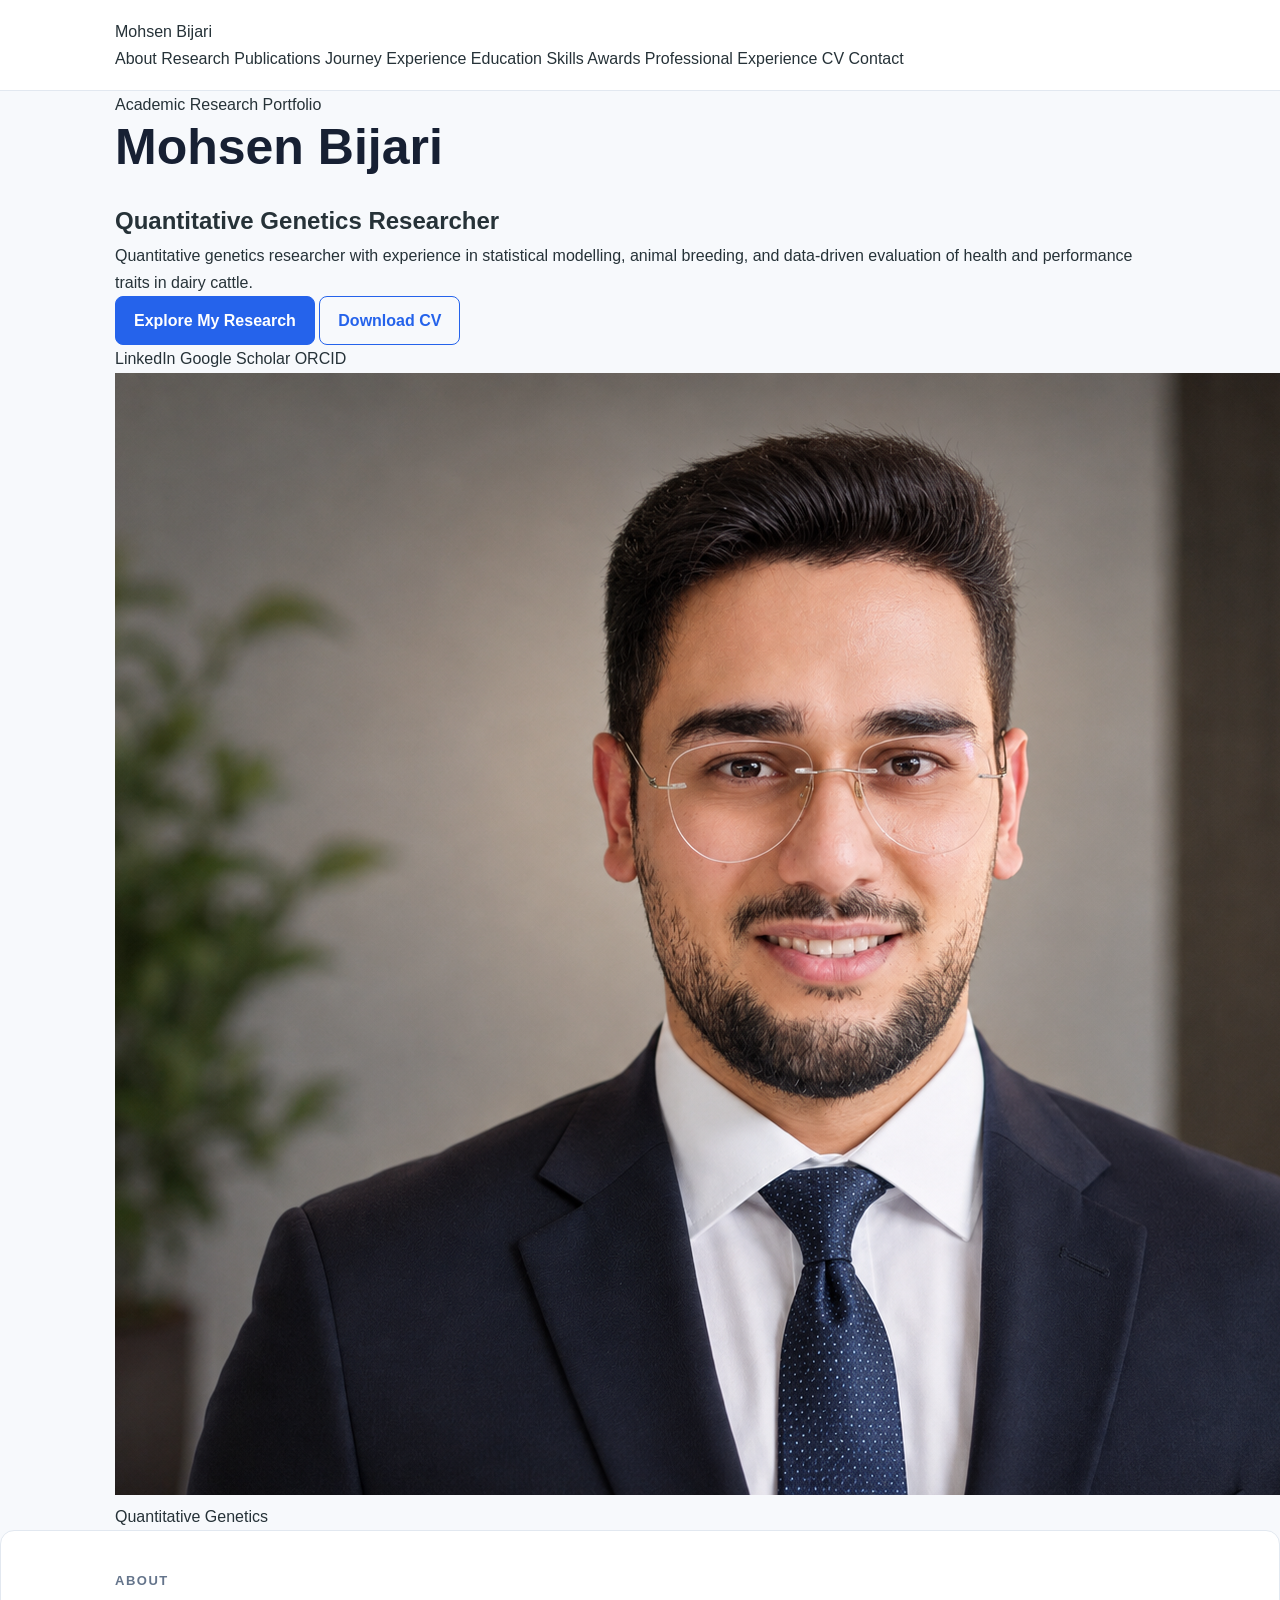
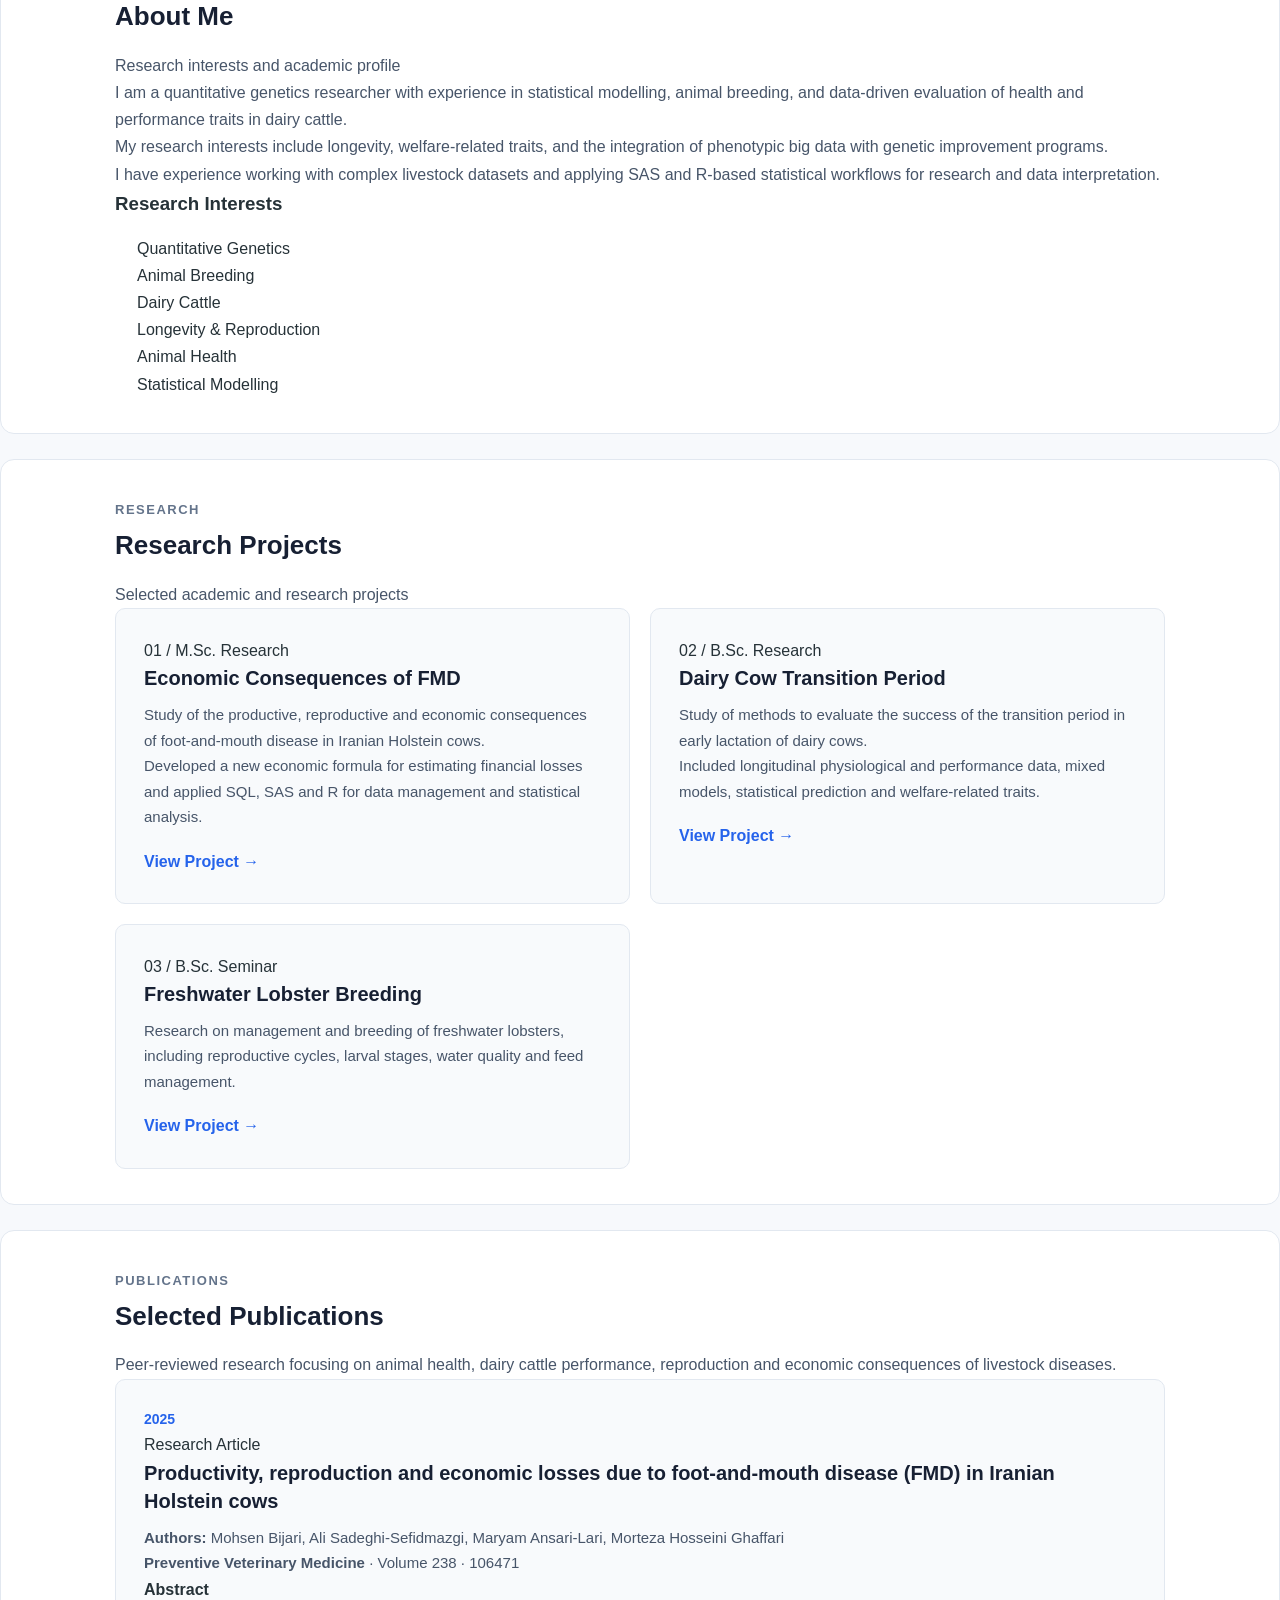
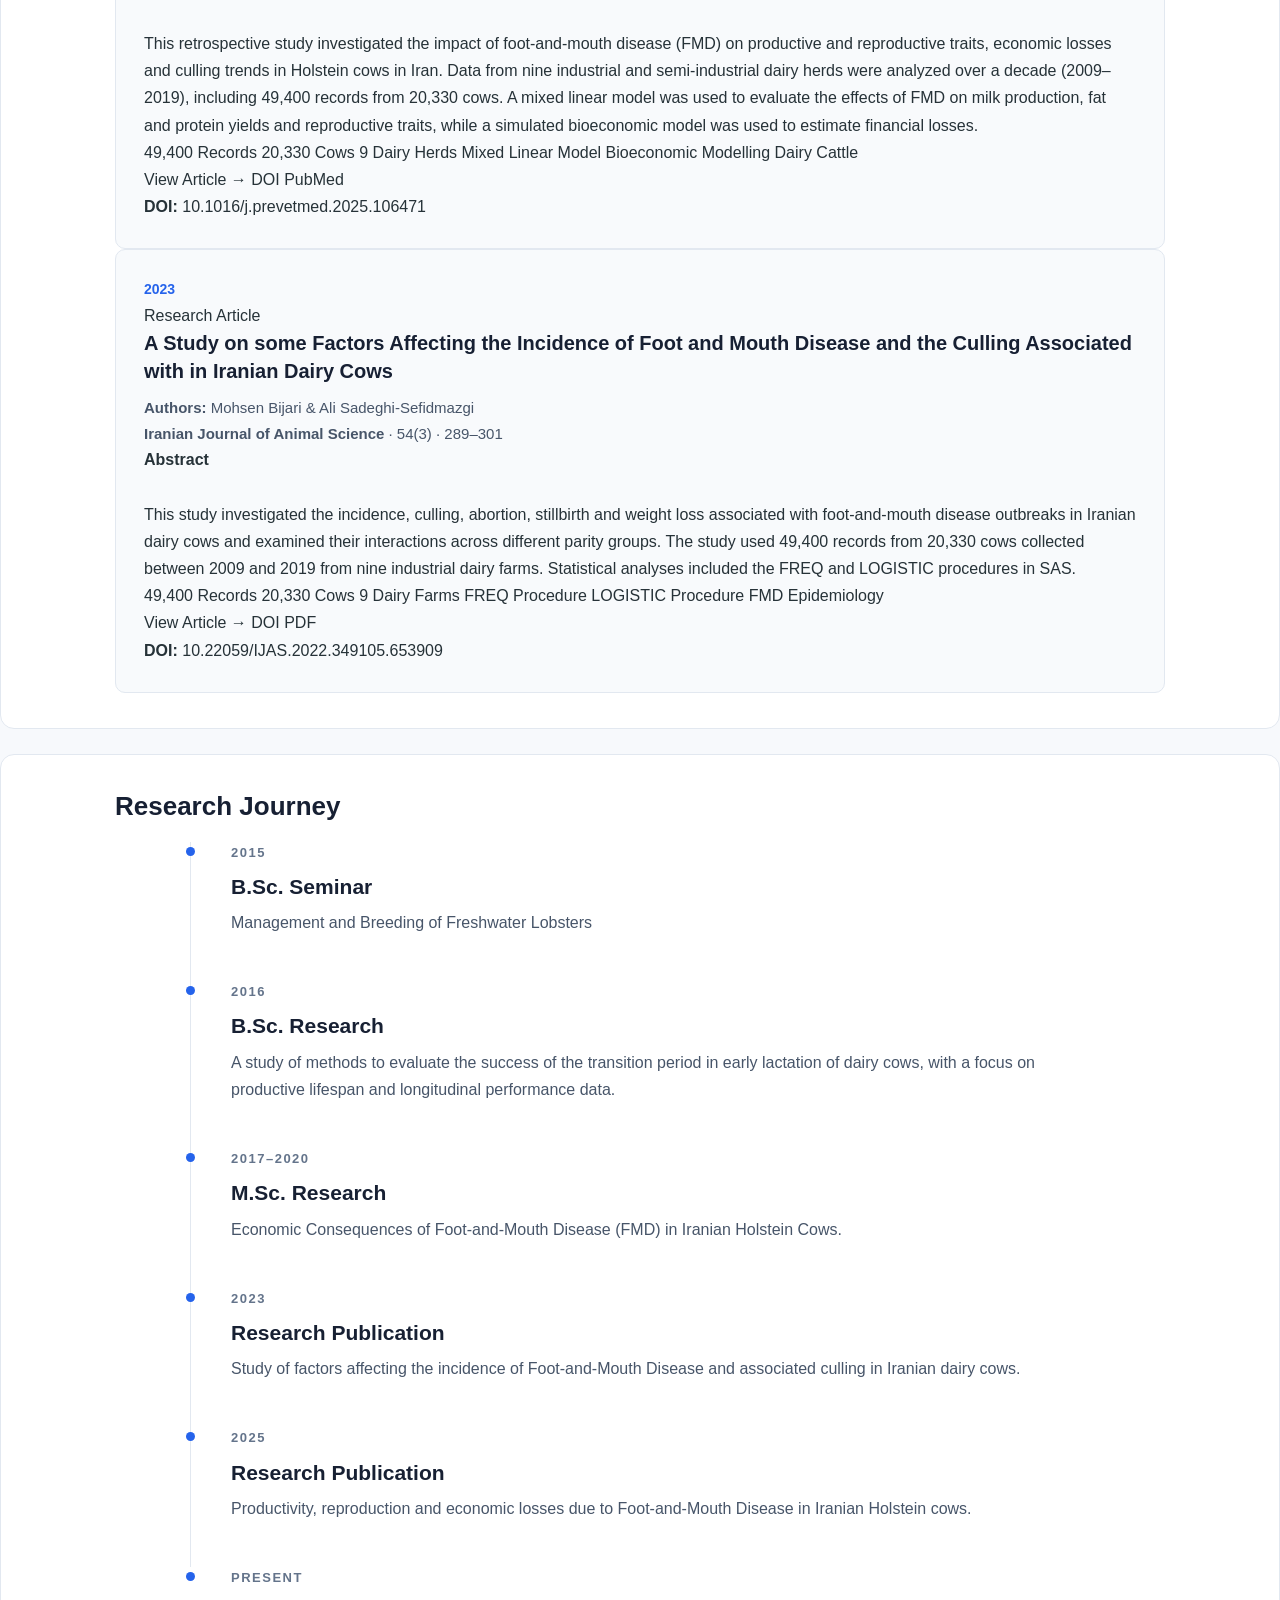
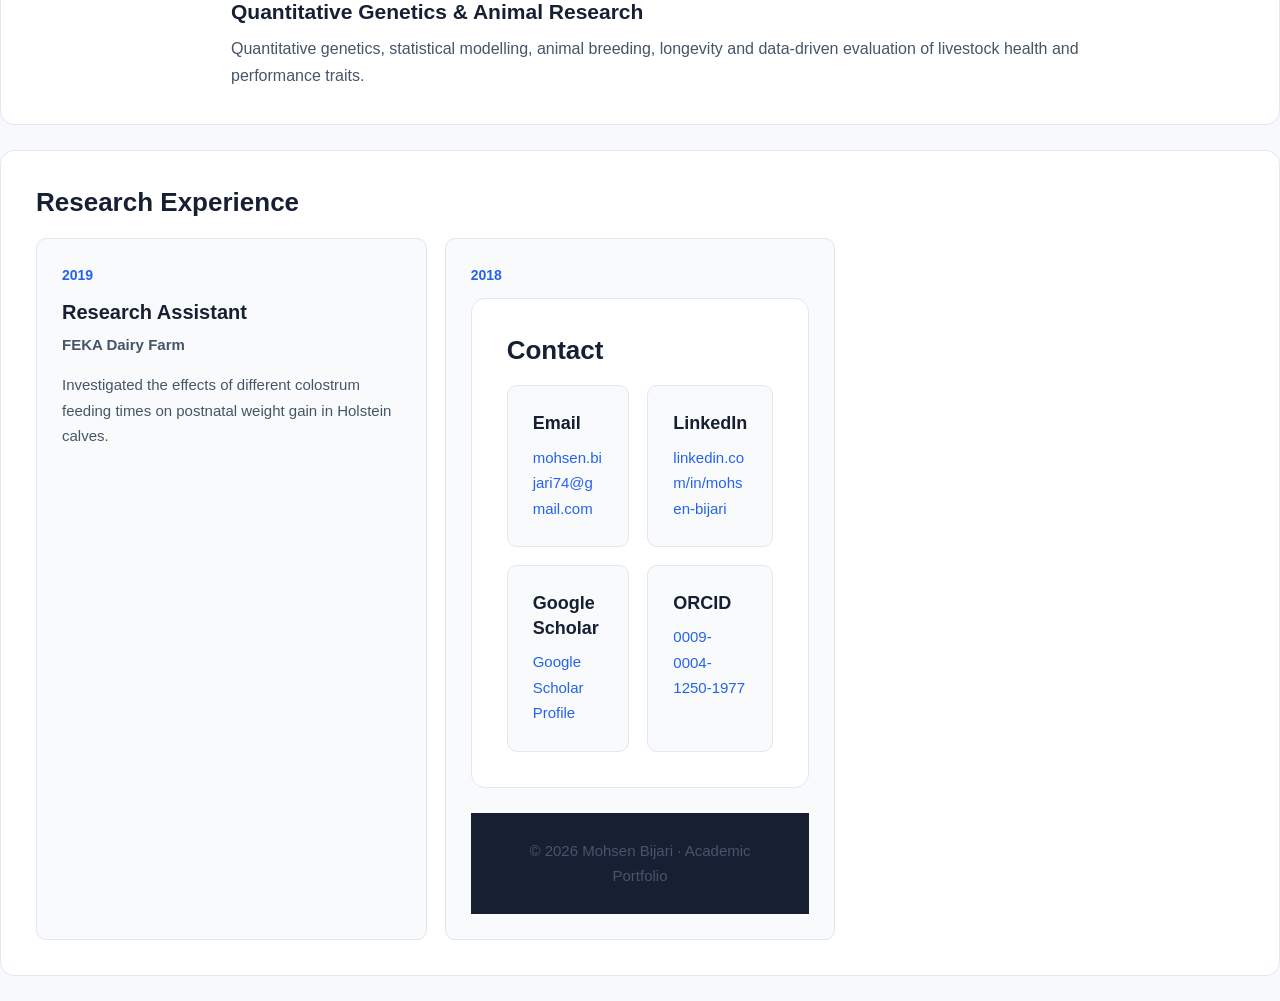
==== commit 39c6b94d: "Update index.html" ====
--- a/index.html
+++ b/index.html
@@ -803,3 +803,91 @@
             <div class="experience-year">2018</div>
 
    
+<!-- =========================================
+     CONTACT
+========================================== -->
+
+<section id="contact" class="section">
+
+    <h2>Contact</h2>
+
+    <div class="contact-grid">
+
+        <div class="contact-card">
+
+            <h3>Email</h3>
+
+            <p>
+                <a href="mailto:mohsen.bijari74@gmail.com">
+                    mohsen.bijari74@gmail.com
+                </a>
+            </p>
+
+        </div>
+
+        <div class="contact-card">
+
+            <h3>LinkedIn</h3>
+
+            <p>
+                <a href="https://www.linkedin.com/in/mohsen-bijari"
+                   target="_blank">
+                    linkedin.com/in/mohsen-bijari
+                </a>
+            </p>
+
+        </div>
+
+        <div class="contact-card">
+
+            <h3>Google Scholar</h3>
+
+            <p>
+                <a href="https://scholar.google.com/citations?user=kii7ySkAAAAJ&hl=en"
+                   target="_blank">
+                    Google Scholar Profile
+                </a>
+            </p>
+
+        </div>
+
+        <div class="contact-card">
+
+            <h3>ORCID</h3>
+
+            <p>
+                <a href="https://orcid.org/0009-0004-1250-1977"
+                   target="_blank">
+                    0009-0004-1250-1977
+                </a>
+            </p>
+
+        </div>
+
+    </div>
+
+</section>
+
+
+<!-- =========================================
+     FOOTER
+========================================== -->
+
+<footer>
+
+    <div class="container">
+
+        <p>
+
+            © 2026 Mohsen Bijari · Academic Portfolio
+
+        </p>
+
+    </div>
+
+</footer>
+
+
+</body>
+
+</html>
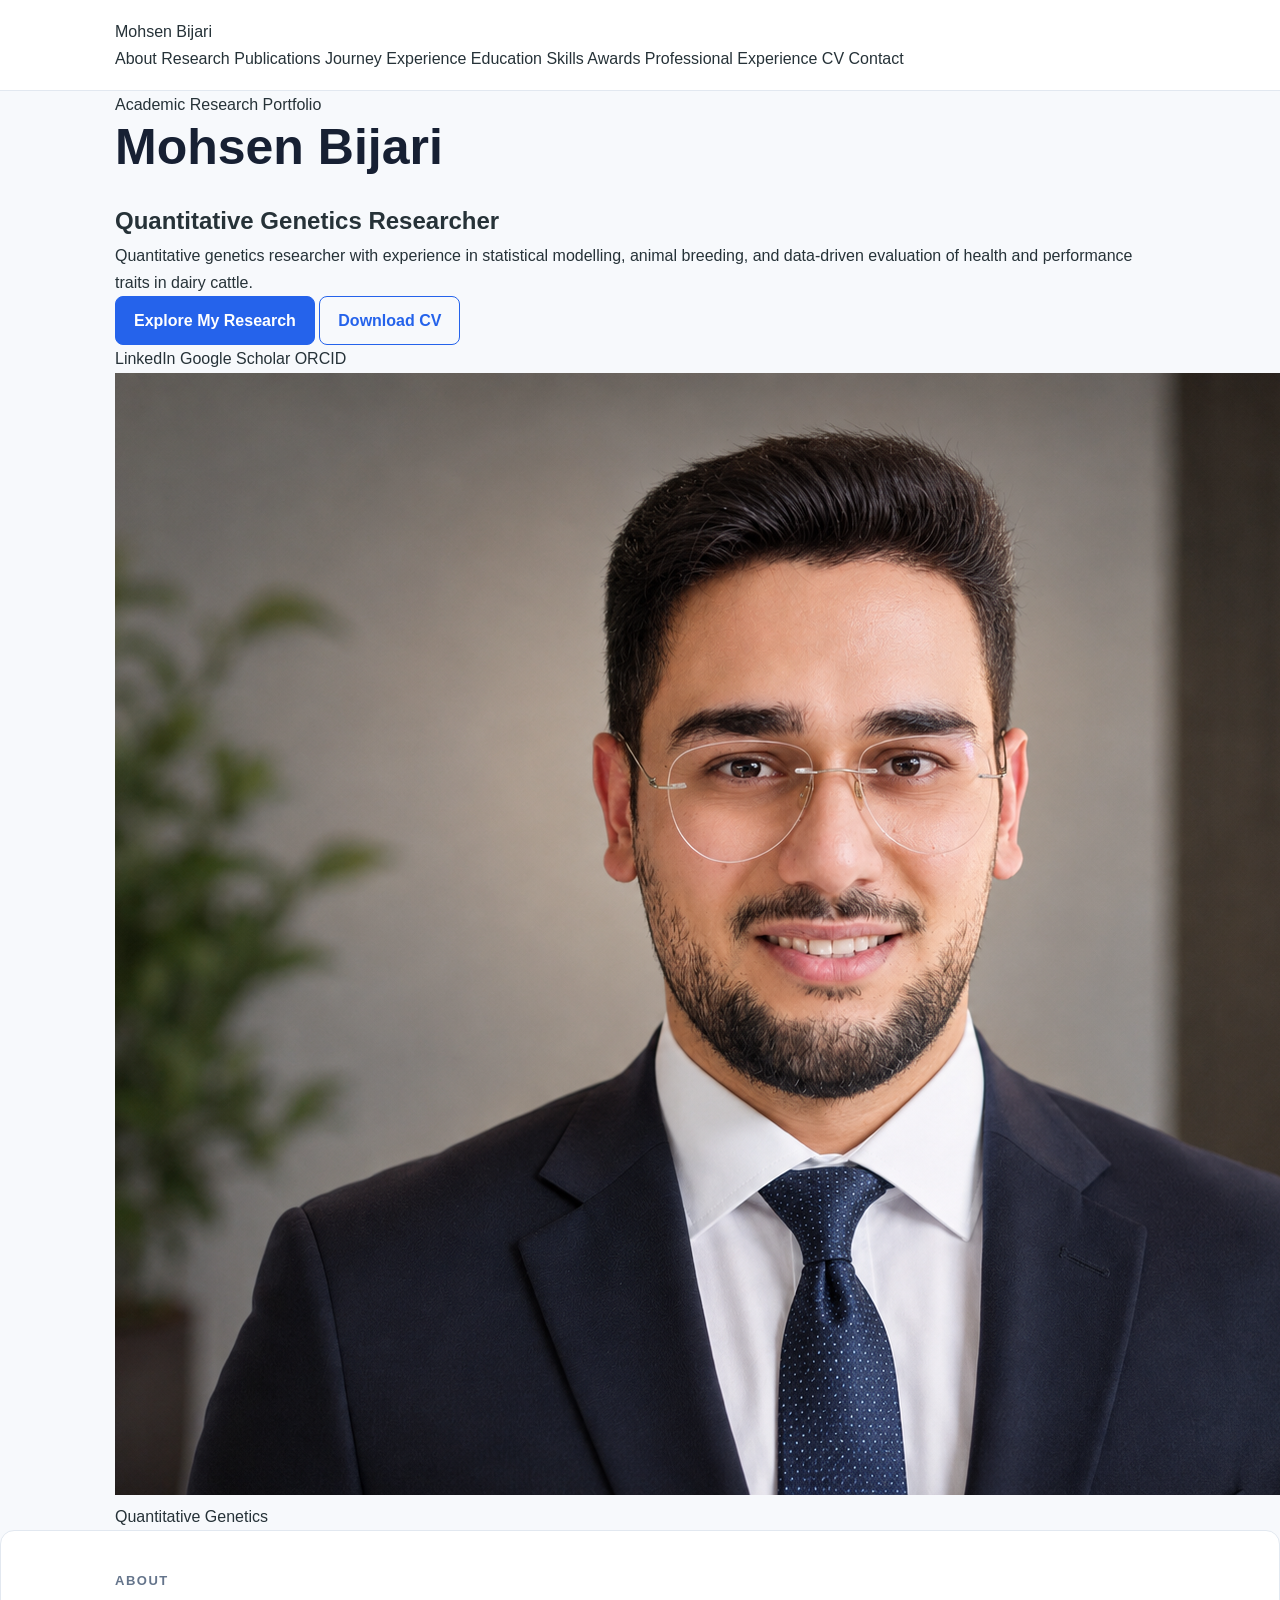
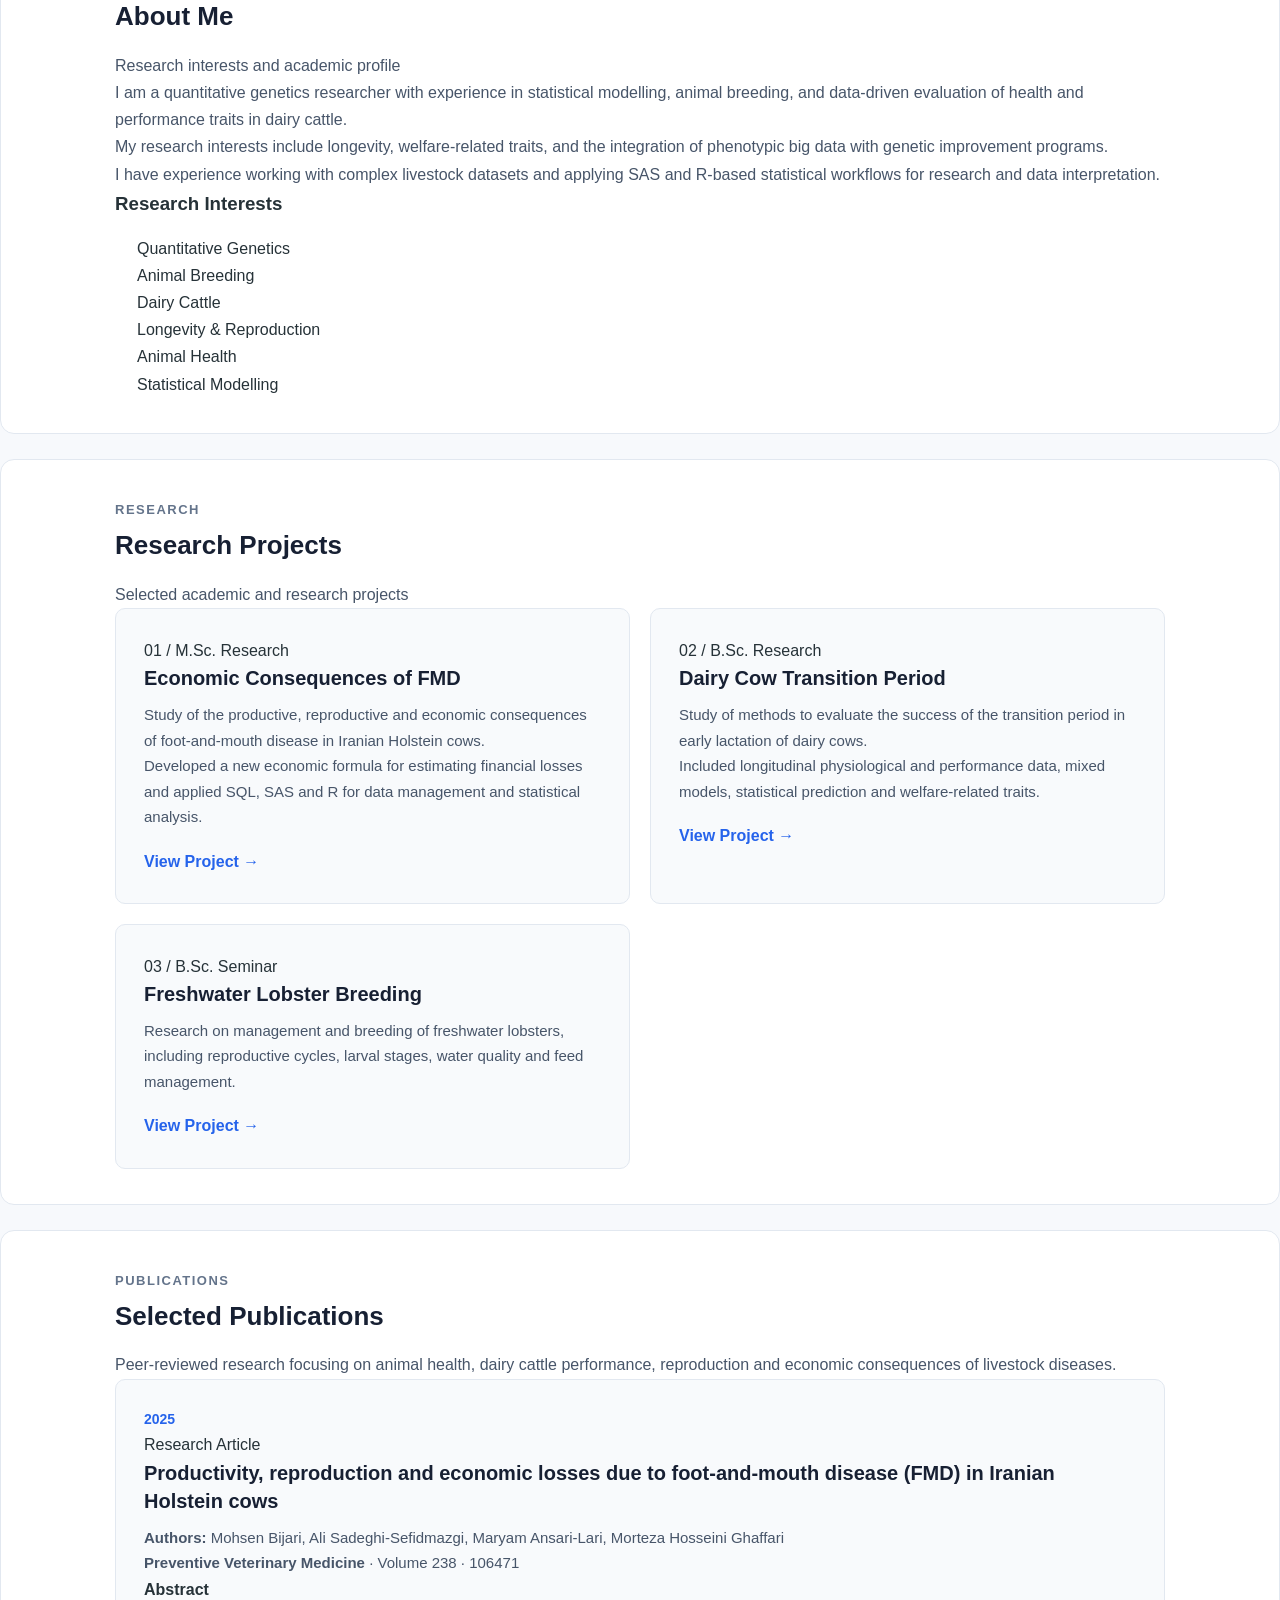
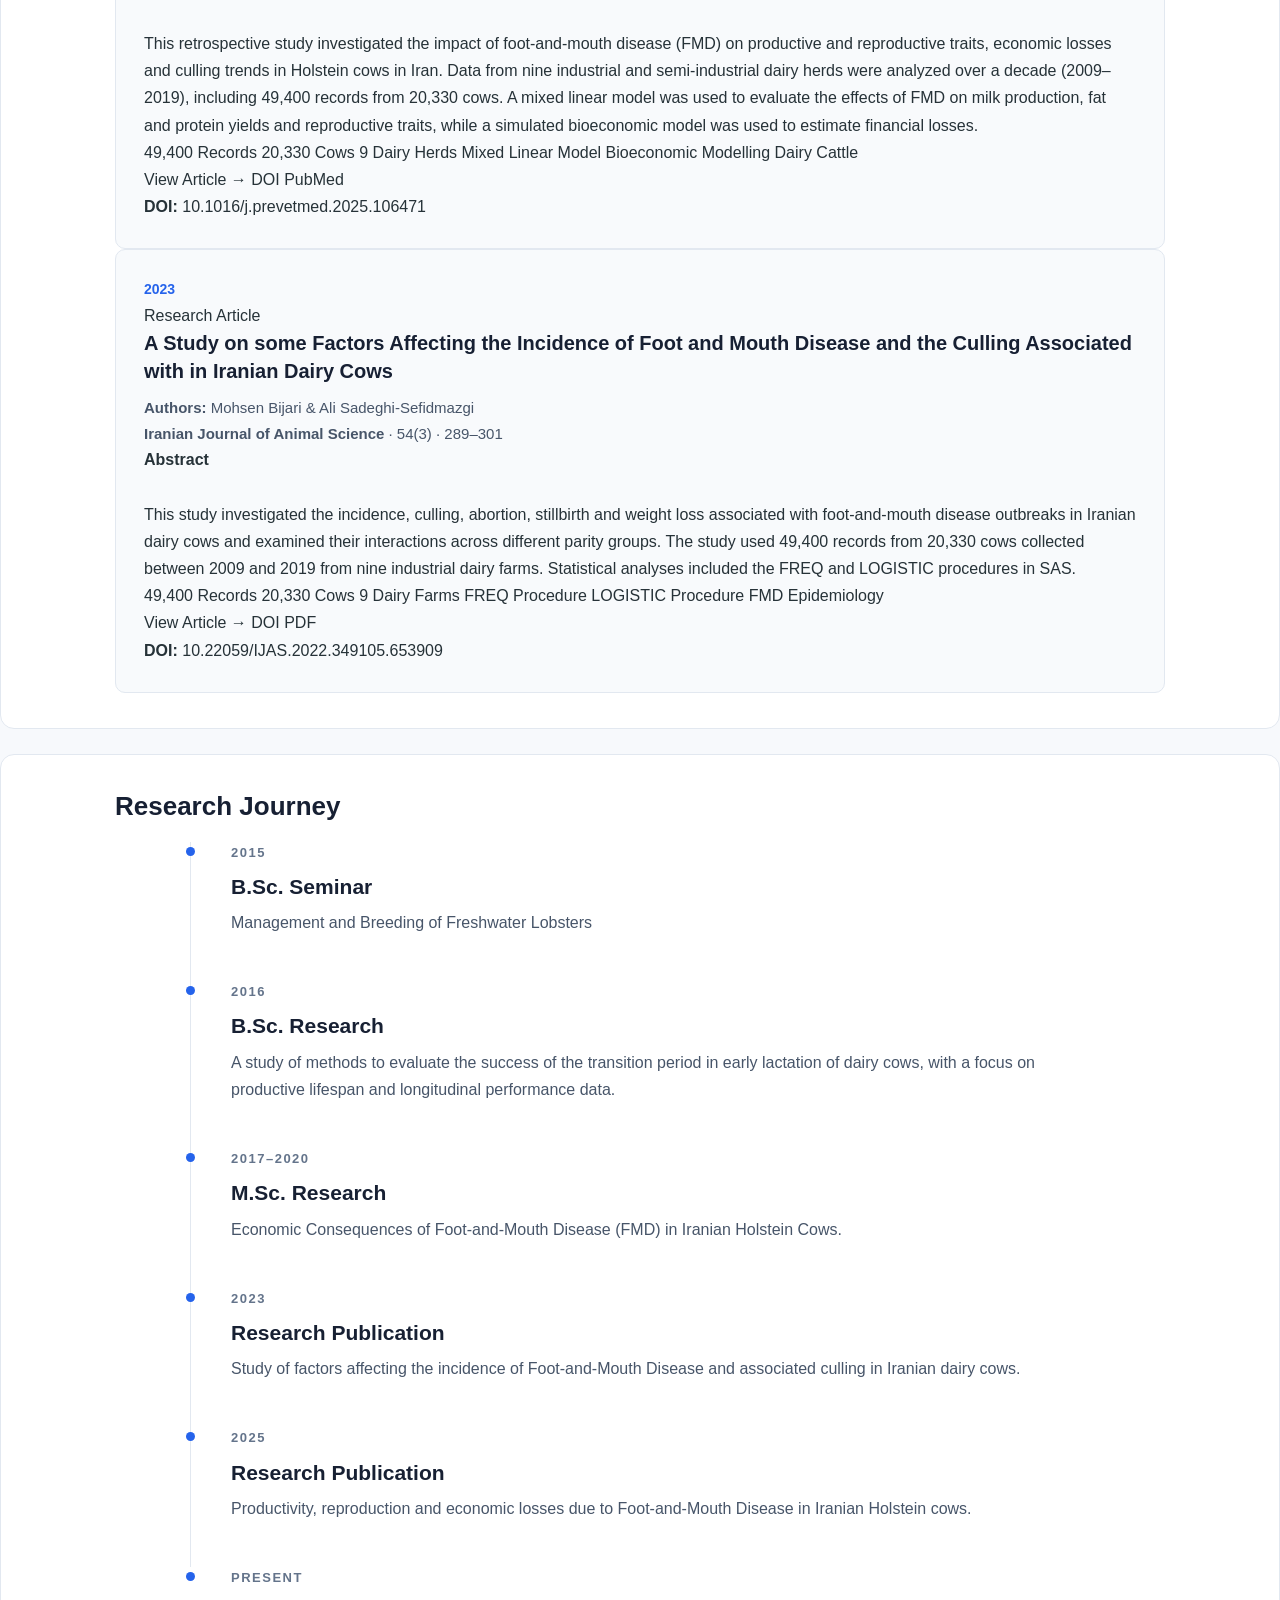
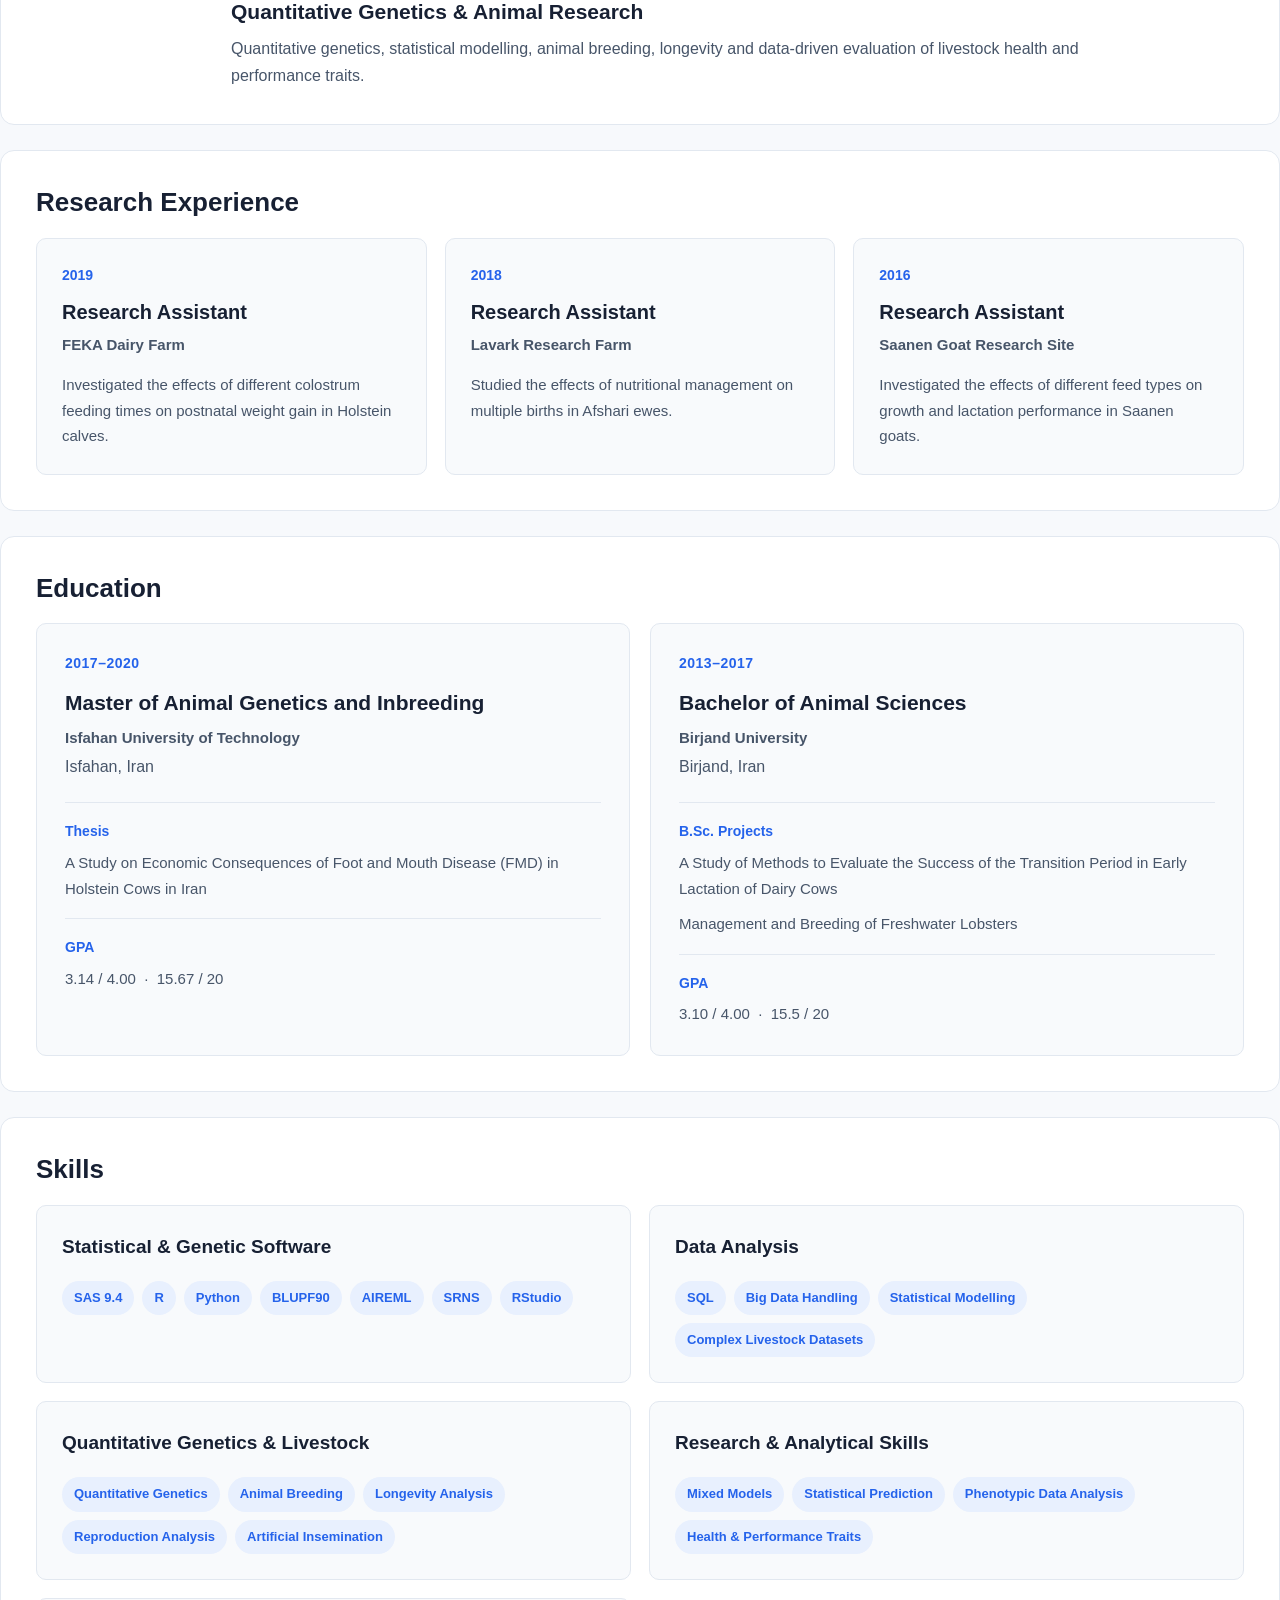
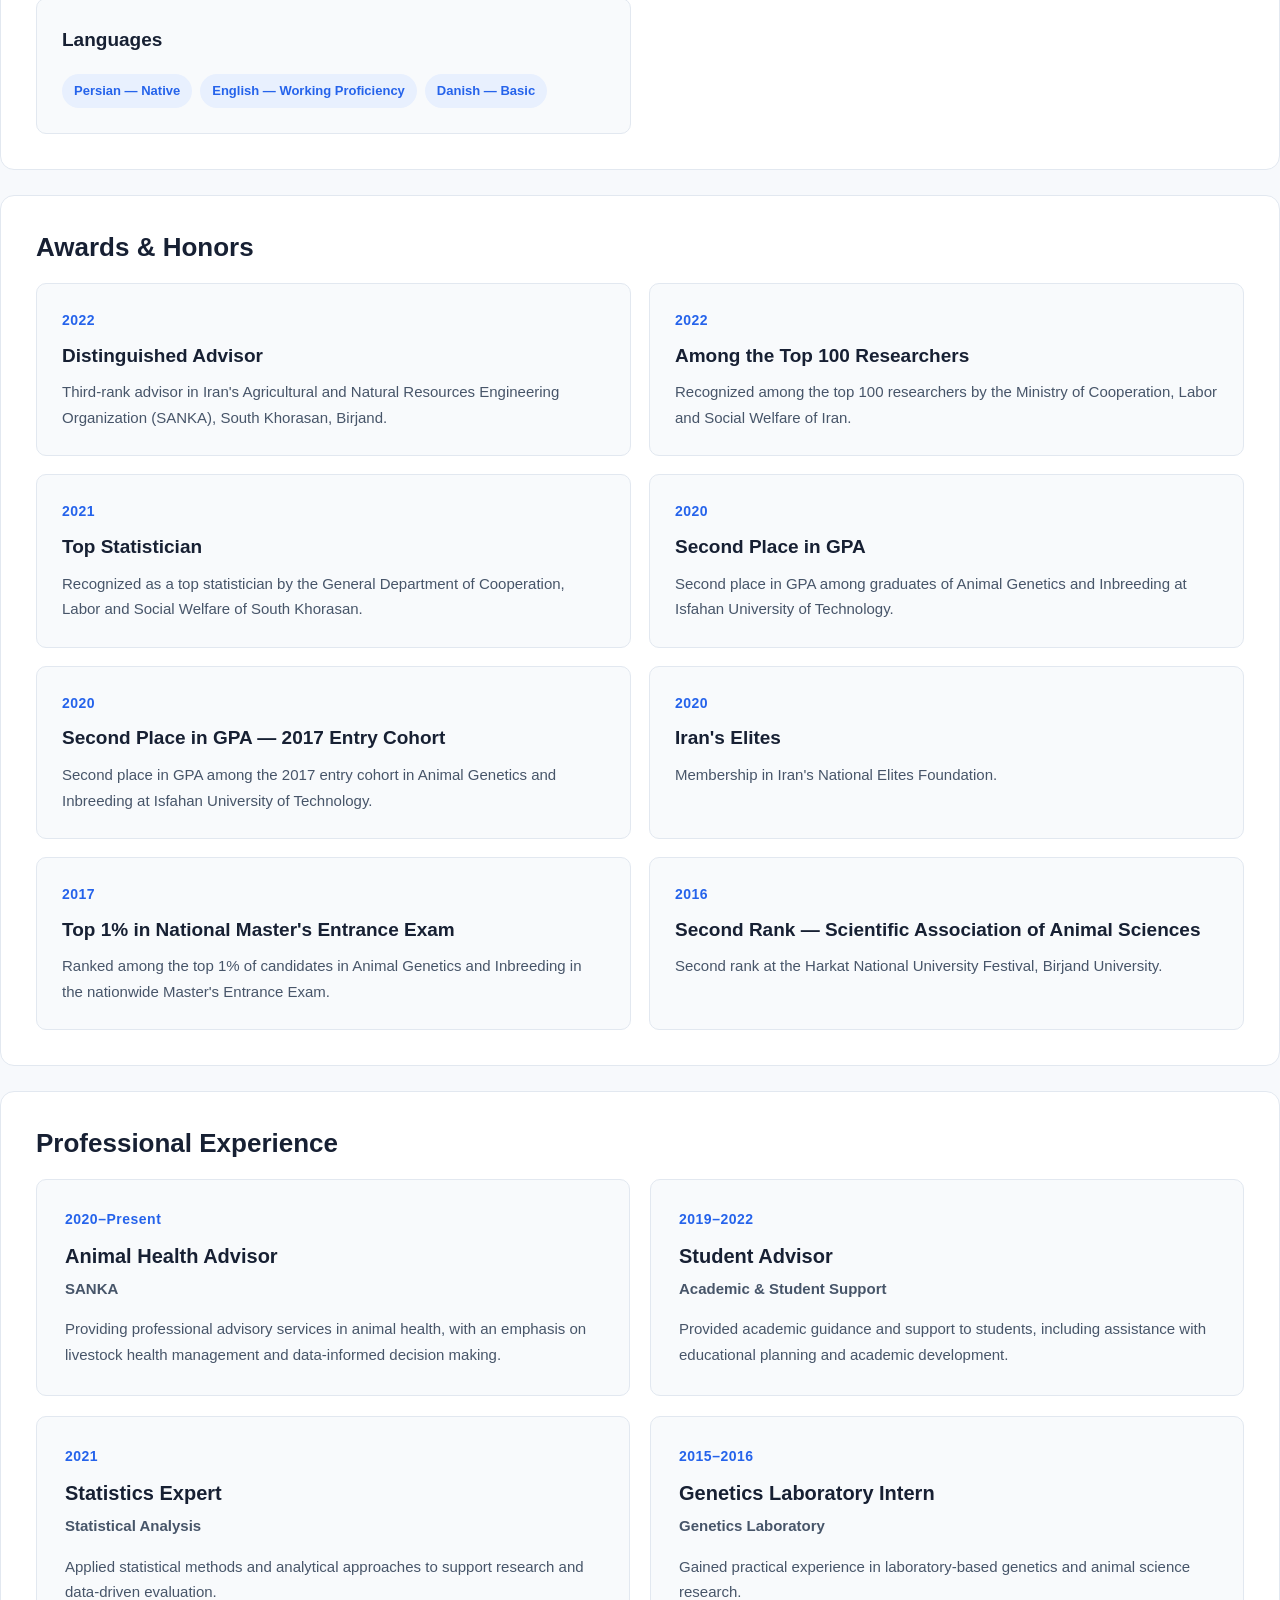
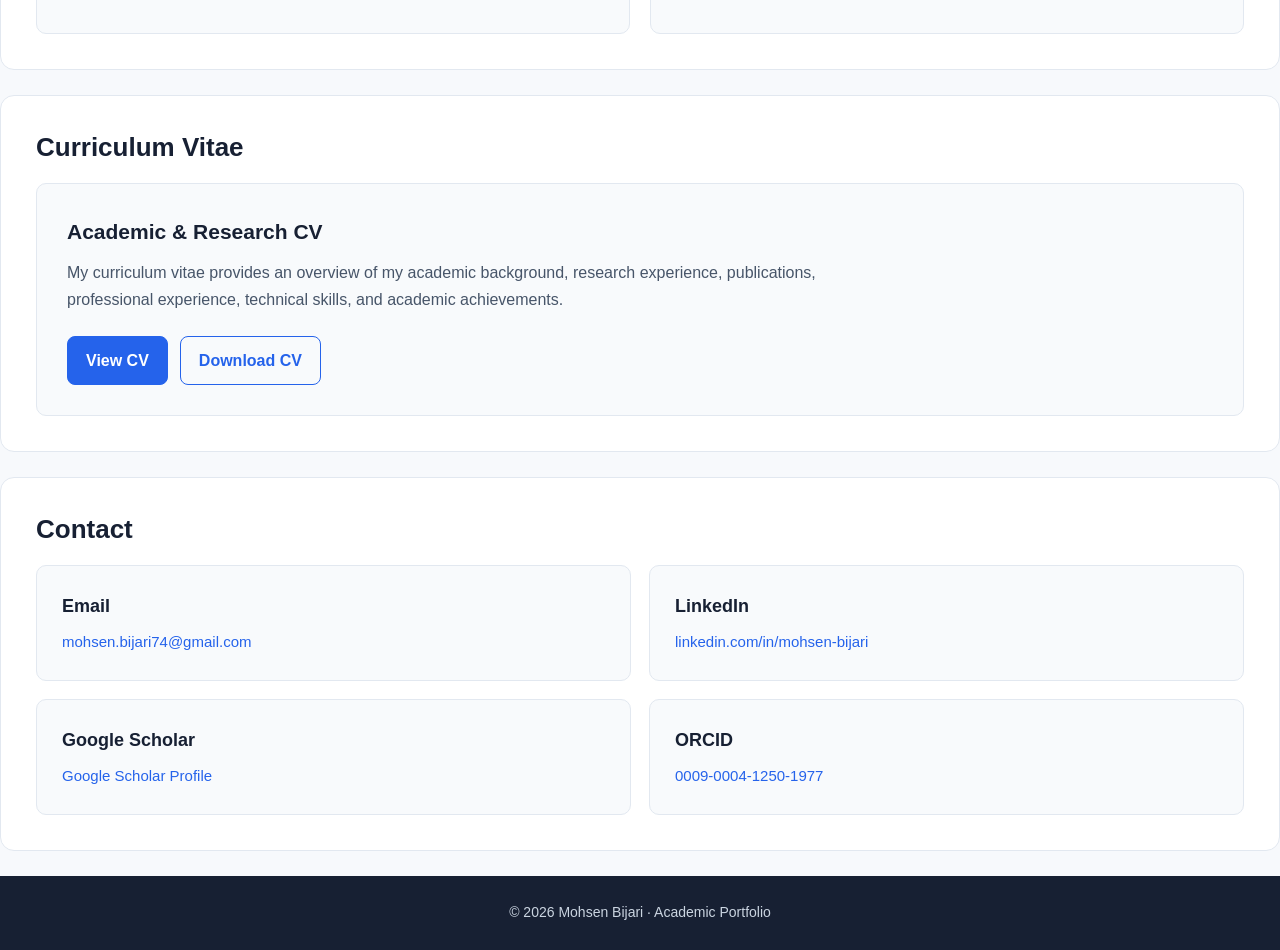
==== commit 333a9355: "Add files via upload" ====
--- a/index.html
+++ b/index.html
@@ -802,7 +802,413 @@
         <div class="experience-card">
             <div class="experience-year">2018</div>
 
-   
+            <h3>Research Assistant</h3>
+
+            <h4>Lavark Research Farm</h4>
+
+            <p>
+                Studied the effects of nutritional management on multiple
+                births in Afshari ewes.
+            </p>
+        </div>
+
+
+        <div class="experience-card">
+            <div class="experience-year">2016</div>
+
+            <h3>Research Assistant</h3>
+
+            <h4>Saanen Goat Research Site</h4>
+
+            <p>
+                Investigated the effects of different feed types on growth
+                and lactation performance in Saanen goats.
+            </p>
+        </div>
+
+    </div>
+
+</section>
+
+
+<!-- =========================================
+     EDUCATION
+========================================== -->
+<section id="education" class="section">
+
+    <h2>Education</h2>
+
+    <div class="education-grid">
+
+        <div class="education-card">
+
+            <div class="education-period">
+                2017–2020
+            </div>
+
+            <h3>Master of Animal Genetics and Inbreeding</h3>
+
+            <h4>Isfahan University of Technology</h4>
+
+            <p class="education-location">
+                Isfahan, Iran
+            </p>
+
+            <div class="education-detail">
+                <strong>Thesis</strong>
+                <p>
+                    A Study on Economic Consequences of Foot and Mouth
+                    Disease (FMD) in Holstein Cows in Iran
+                </p>
+            </div>
+
+            <div class="education-detail">
+                <strong>GPA</strong>
+                <p>
+                    3.14 / 4.00 &nbsp;·&nbsp; 15.67 / 20
+                </p>
+            </div>
+
+        </div>
+
+
+        <div class="education-card">
+
+            <div class="education-period">
+                2013–2017
+            </div>
+
+            <h3>Bachelor of Animal Sciences</h3>
+
+            <h4>Birjand University</h4>
+
+            <p class="education-location">
+                Birjand, Iran
+            </p>
+
+            <div class="education-detail">
+                <strong>B.Sc. Projects</strong>
+                <p>
+                    A Study of Methods to Evaluate the Success of the
+                    Transition Period in Early Lactation of Dairy Cows
+                </p>
+                <p>
+                    
+                </p>
+
+                <p>
+                    Management and Breeding of Freshwater Lobsters
+                </p>
+            </div>
+
+            <div class="education-detail">
+                <strong>GPA</strong>
+                <p>
+                    3.10 / 4.00 &nbsp;·&nbsp; 15.5 / 20
+                </p>
+            </div>
+
+        </div>
+
+    </div>
+
+</section>
+
+
+<!-- =========================================
+     SKILLS
+========================================== -->
+
+<section id="skills" class="section">
+
+    <h2>Skills</h2>
+
+    <div class="skills-grid">
+
+        <div class="skill-card">
+            <h3>Statistical & Genetic Software</h3>
+
+            <div class="skill-tags">
+                <span>SAS 9.4</span>
+                <span>R</span>
+                <span>Python</span>
+                <span>BLUPF90</span>
+                <span>AIREML</span>
+                <span>SRNS</span>
+                <span>RStudio</span>
+            </div>
+        </div>
+
+
+        <div class="skill-card">
+            <h3>Data Analysis</h3>
+
+            <div class="skill-tags">
+                <span>SQL</span>
+                <span>Big Data Handling</span>
+                <span>Statistical Modelling</span>
+                <span>Complex Livestock Datasets</span>
+            </div>
+        </div>
+
+
+        <div class="skill-card">
+            <h3>Quantitative Genetics & Livestock</h3>
+
+            <div class="skill-tags">
+                <span>Quantitative Genetics</span>
+                <span>Animal Breeding</span>
+                <span>Longevity Analysis</span>
+                <span>Reproduction Analysis</span>
+                <span>Artificial Insemination</span>
+            </div>
+        </div>
+
+
+        <div class="skill-card">
+            <h3>Research & Analytical Skills</h3>
+
+            <div class="skill-tags">
+                <span>Mixed Models</span>
+                <span>Statistical Prediction</span>
+                <span>Phenotypic Data Analysis</span>
+                <span>Health & Performance Traits</span>
+            </div>
+        </div>
+
+
+        <div class="skill-card">
+            <h3>Languages</h3>
+
+            <div class="skill-tags">
+                <span>Persian — Native</span>
+                <span>English — Working Proficiency</span>
+                <span>Danish — Basic</span>
+            </div>
+        </div>
+
+    </div>
+
+</section>
+
+
+<!-- =========================================
+     AWARDS
+========================================== -->
+
+<section id="awards" class="section">
+
+    <h2>Awards & Honors</h2>
+
+    <div class="awards-grid">
+
+        <div class="award-card">
+            <div class="award-year">2022</div>
+            <h3>Distinguished Advisor</h3>
+            <p>
+                Third-rank advisor in Iran's Agricultural and Natural
+                Resources Engineering Organization (SANKA),
+                South Khorasan, Birjand.
+            </p>
+        </div>
+
+        <div class="award-card">
+            <div class="award-year">2022</div>
+            <h3>Among the Top 100 Researchers</h3>
+            <p>
+                Recognized among the top 100 researchers by the
+                Ministry of Cooperation, Labor and Social Welfare of Iran.
+            </p>
+        </div>
+
+        <div class="award-card">
+            <div class="award-year">2021</div>
+            <h3>Top Statistician</h3>
+            <p>
+                Recognized as a top statistician by the General Department
+                of Cooperation, Labor and Social Welfare of South Khorasan.
+            </p>
+        </div>
+
+        <div class="award-card">
+            <div class="award-year">2020</div>
+            <h3>Second Place in GPA</h3>
+            <p>
+                Second place in GPA among graduates of Animal Genetics
+                and Inbreeding at Isfahan University of Technology.
+            </p>
+        </div>
+
+        <div class="award-card">
+            <div class="award-year">2020</div>
+            <h3>Second Place in GPA — 2017 Entry Cohort</h3>
+            <p>
+                Second place in GPA among the 2017 entry cohort in
+                Animal Genetics and Inbreeding at Isfahan University
+                of Technology.
+            </p>
+        </div>
+
+        <div class="award-card">
+            <div class="award-year">2020</div>
+            <h3>Iran's Elites</h3>
+            <p>
+                Membership in Iran's National Elites Foundation.
+            </p>
+        </div>
+
+        <div class="award-card">
+            <div class="award-year">2017</div>
+            <h3>Top 1% in National Master's Entrance Exam</h3>
+            <p>
+                Ranked among the top 1% of candidates in Animal Genetics
+                and Inbreeding in the nationwide Master's Entrance Exam.
+            </p>
+        </div>
+
+        <div class="award-card">
+            <div class="award-year">2016</div>
+            <h3>Second Rank — Scientific Association of Animal Sciences</h3>
+            <p>
+                Second rank at the Harkat National University Festival,
+                Birjand University.
+            </p>
+        </div>
+
+    </div>
+
+</section>
+
+
+
+<!-- =========================================
+     PROFESSIONAL EXPERIENCE
+========================================== -->
+
+
+<section id="professional-experience" class="section">
+
+    <h2>Professional Experience</h2>
+
+    <div class="professional-grid">
+
+        <div class="professional-card">
+
+            <div class="professional-period">
+                2020–Present
+            </div>
+
+            <h3>Animal Health Advisor</h3>
+
+            <h4>SANKA</h4>
+
+            <p>
+                Providing professional advisory services in animal health,
+                with an emphasis on livestock health management and
+                data-informed decision making.
+            </p>
+
+        </div>
+
+        <div class="professional-card">
+
+            <div class="professional-period">
+                2019–2022
+            </div>
+
+            <h3>Student Advisor</h3>
+
+            <h4>Academic & Student Support</h4>
+
+            <p>
+                Provided academic guidance and support to students,
+                including assistance with educational planning and
+                academic development.
+            </p>
+
+        </div>
+
+        <div class="professional-card">
+
+            <div class="professional-period">
+                2021
+            </div>
+
+            <h3>Statistics Expert</h3>
+
+            <h4>Statistical Analysis</h4>
+
+            <p>
+                Applied statistical methods and analytical approaches
+                to support research and data-driven evaluation.
+            </p>
+
+        </div>
+
+        <div class="professional-card">
+
+            <div class="professional-period">
+                2015–2016
+            </div>
+
+            <h3>Genetics Laboratory Intern</h3>
+
+            <h4>Genetics Laboratory</h4>
+
+            <p>
+                Gained practical experience in laboratory-based genetics
+                and animal science research.
+            </p>
+
+        </div>
+
+    </div>
+
+</section>
+
+
+<!-- =========================================
+     CV
+========================================== -->
+<section id="cv" class="section">
+
+    <h2>Curriculum Vitae</h2>
+
+    <div class="cv-content">
+
+        <div class="cv-text">
+
+            <h3>Academic & Research CV</h3>
+
+            <p>
+                My curriculum vitae provides an overview of my academic
+                background, research experience, publications, professional
+                experience, technical skills, and academic achievements.
+            </p>
+
+            <div class="cv-actions">
+
+                <a href="Mohsen_Bijari_CV.pdf"
+                   class="button button-primary"
+                   target="_blank">
+                    View CV
+                </a>
+
+                <a href="Mohsen_Bijari_CV.pdf"
+                   class="button"
+                   download>
+                    Download CV
+                </a>
+
+            </div>
+
+        </div>
+
+    </div>
+
+</section>
+
+
 <!-- =========================================
      CONTACT
 ========================================== -->
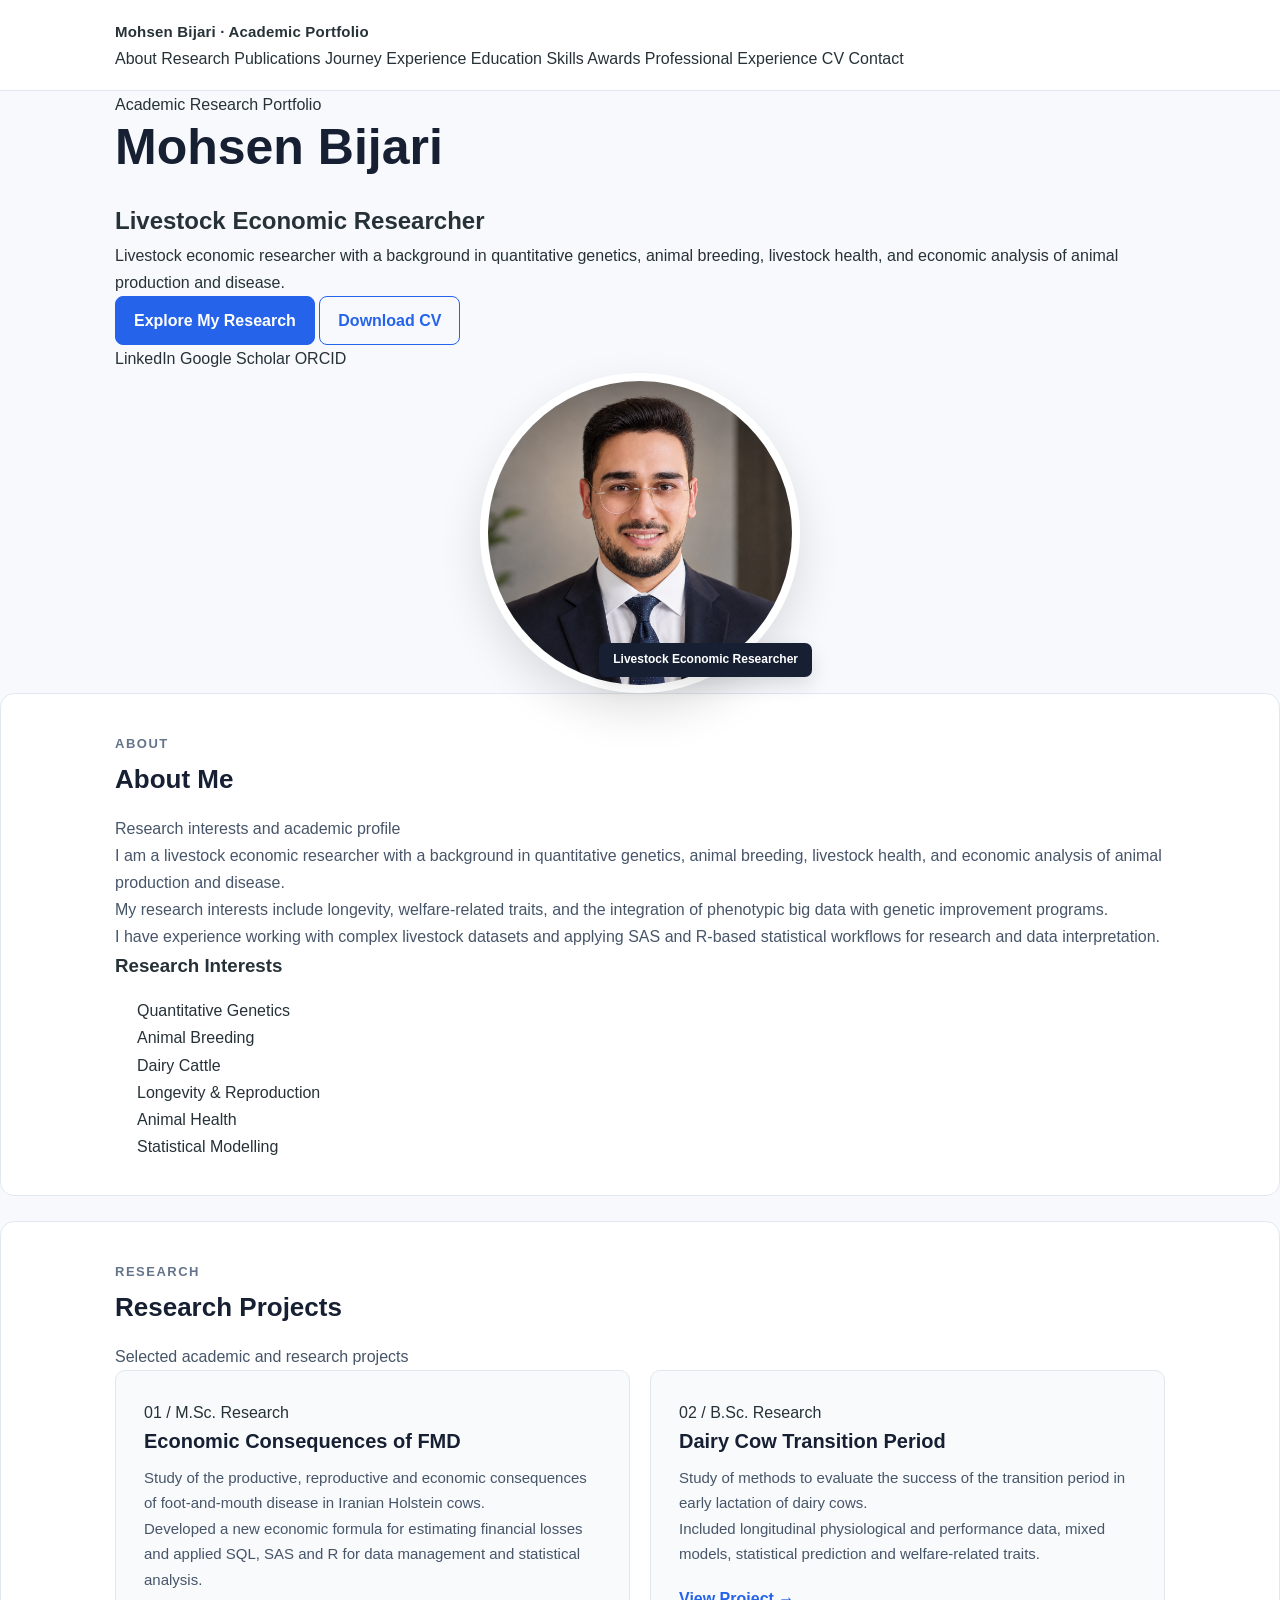
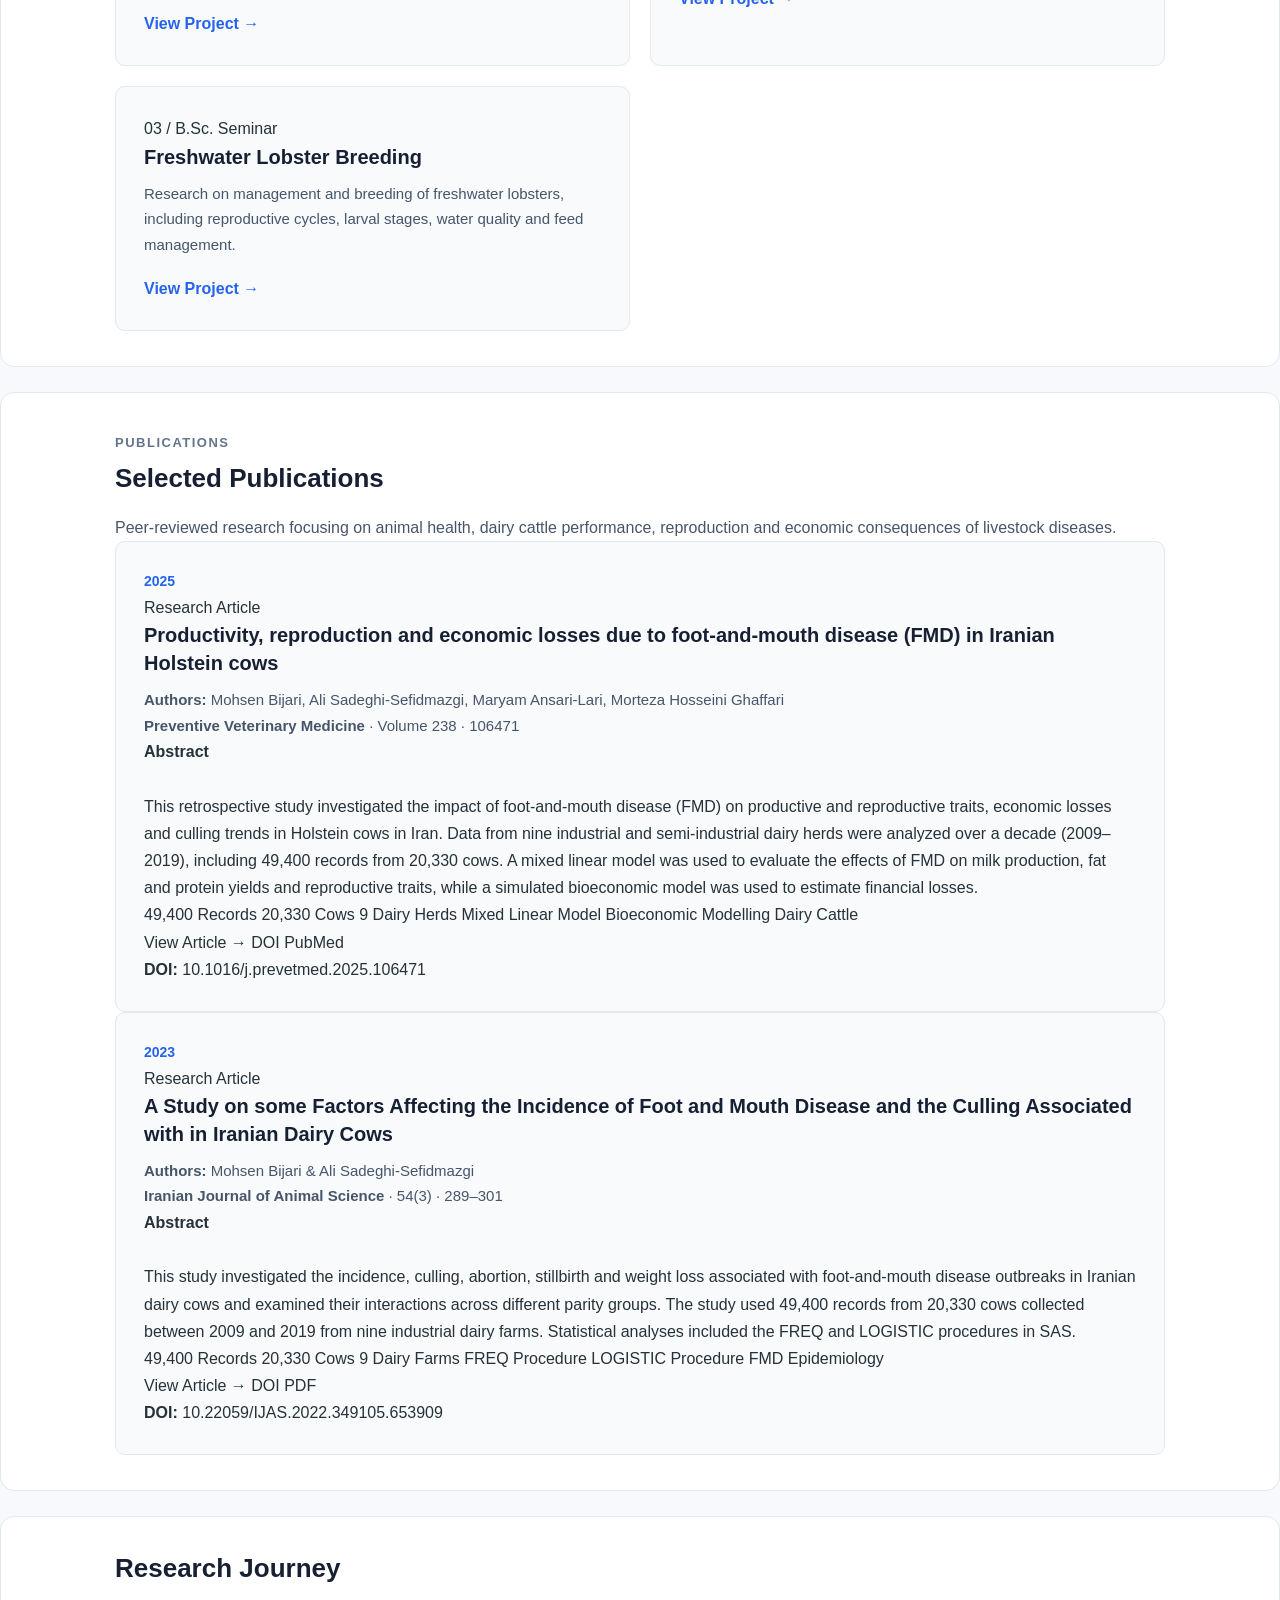
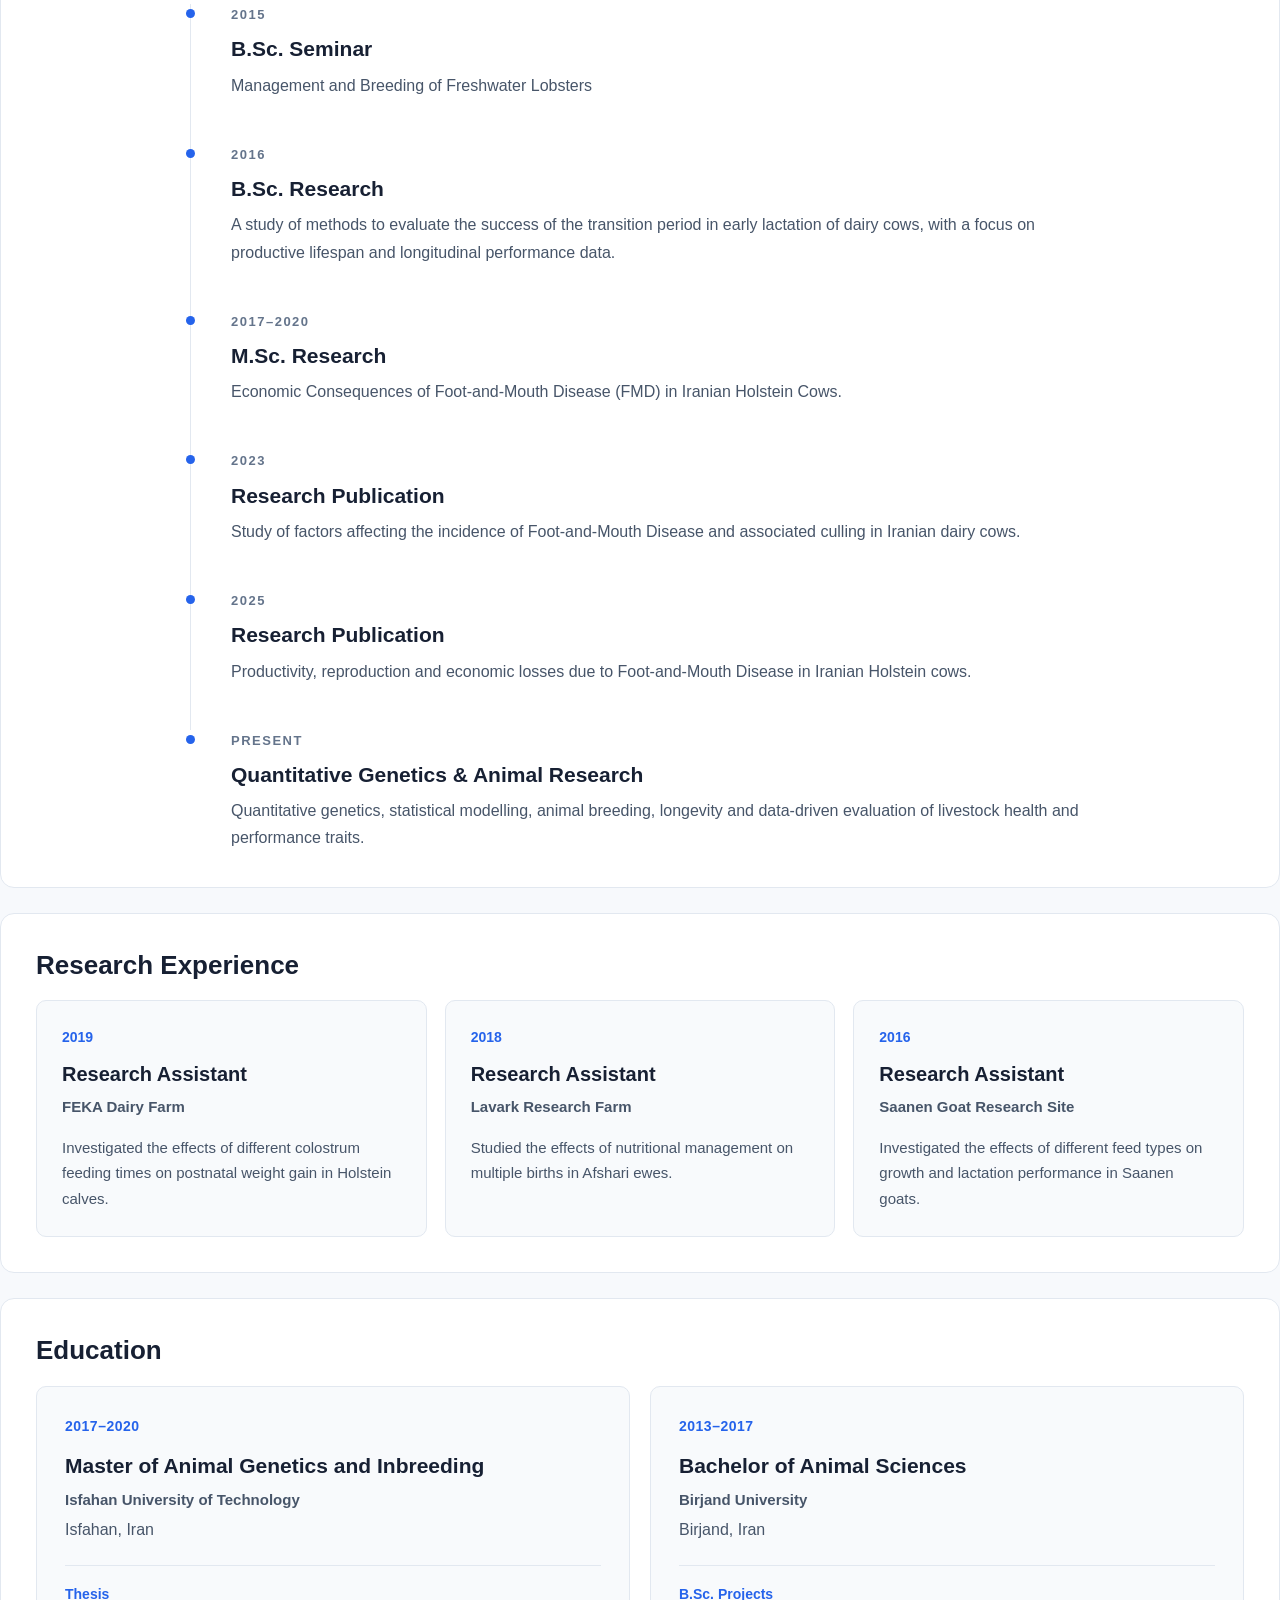
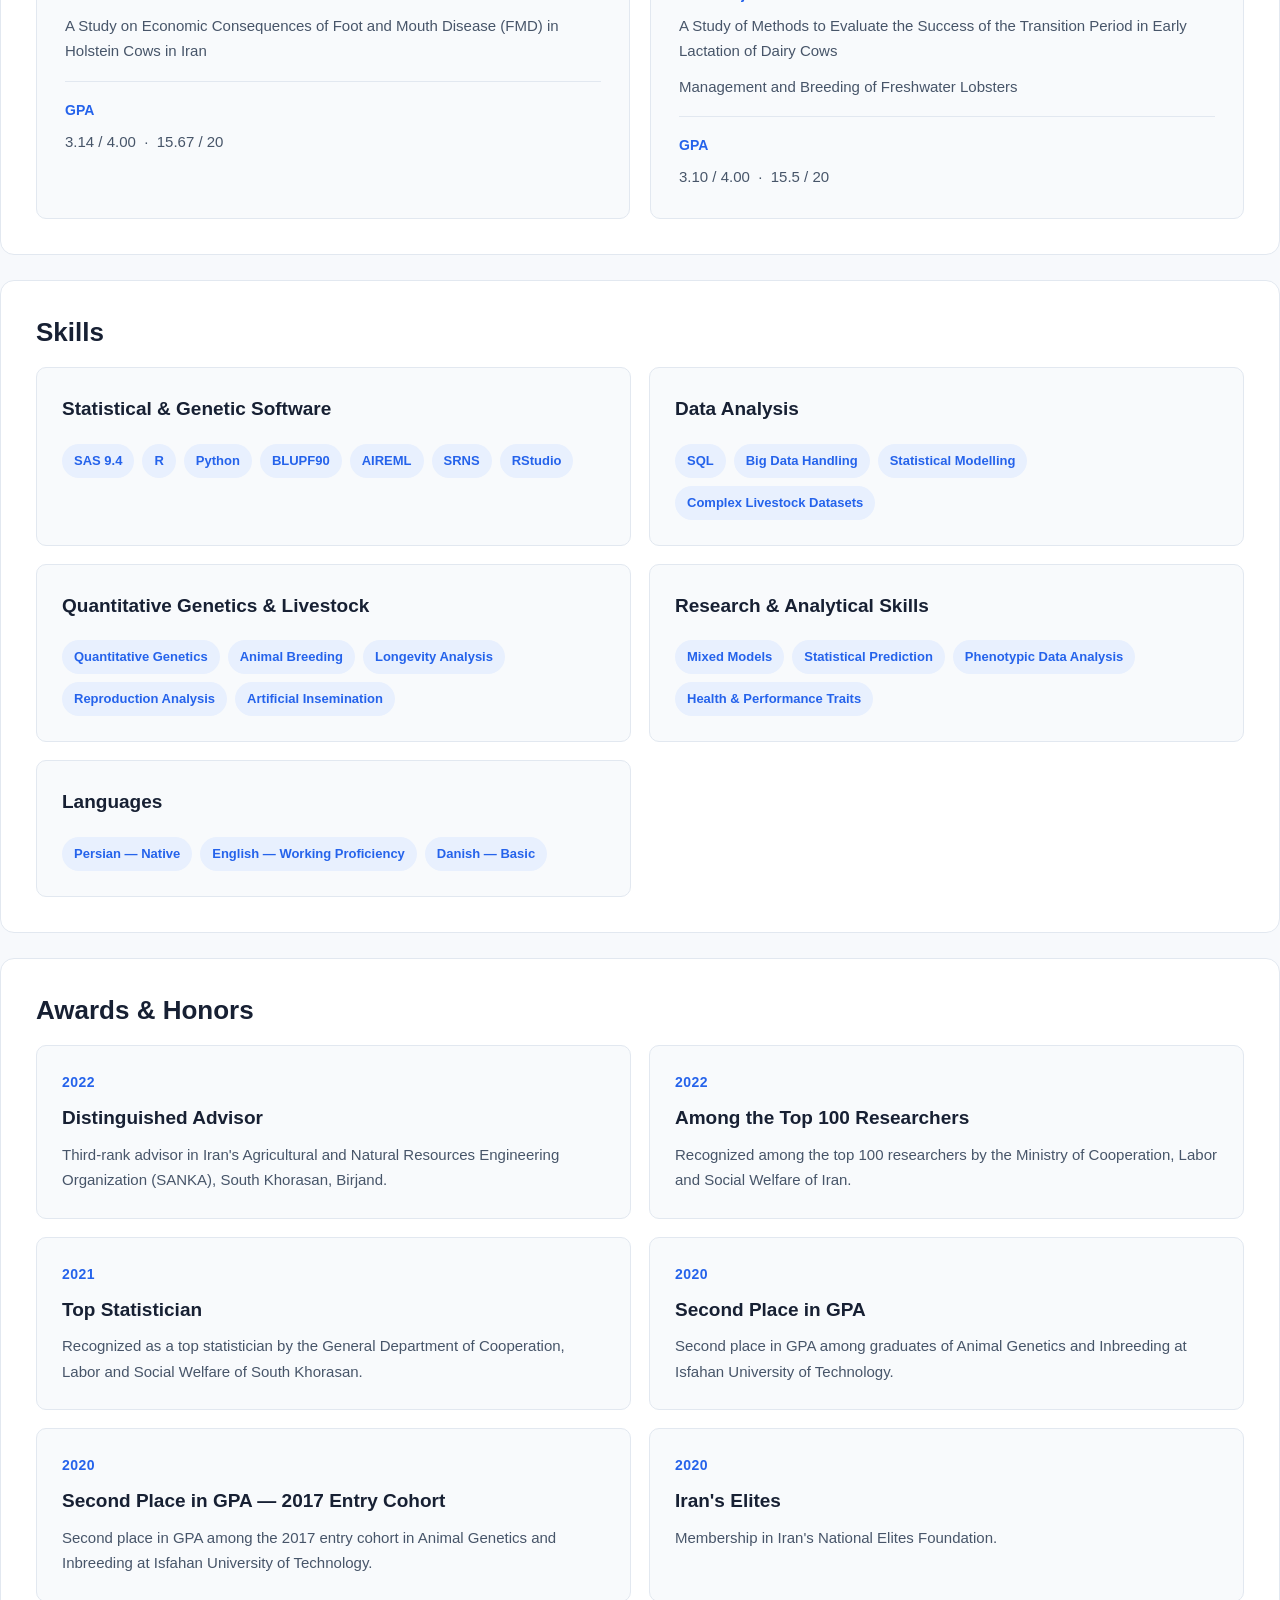
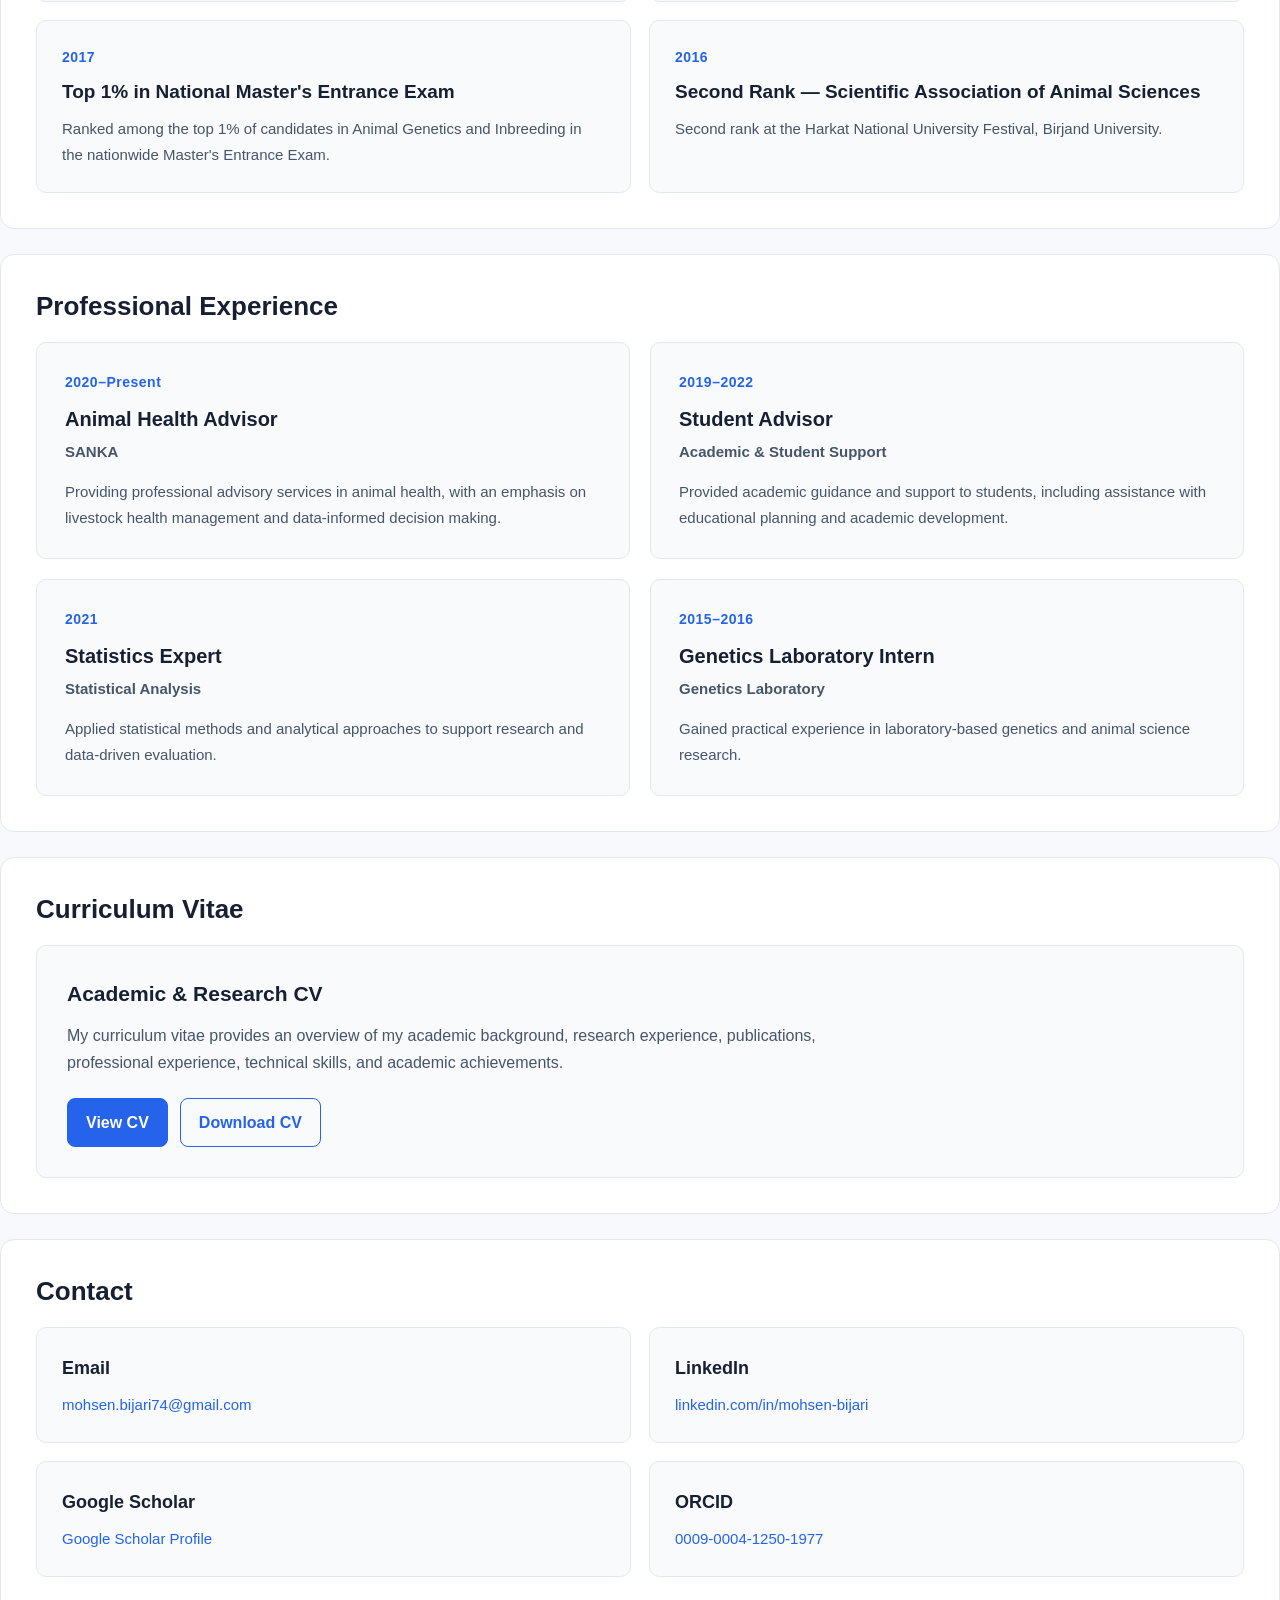
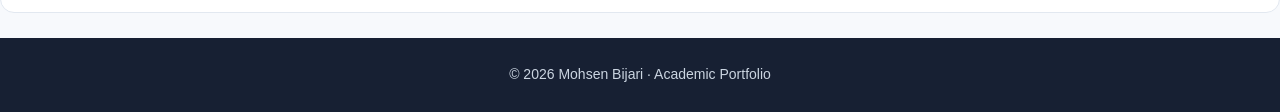
==== commit 363f6eb2: "Add files via upload" ====
--- a/index.html
+++ b/index.html
@@ -15,6 +15,60 @@
           content="Mohsen Bijari">
     <link rel="stylesheet" href="style.css">
 
+    <style>
+        /* Critical homepage refinements */
+        .logo {
+            font-size: 15px;
+            font-weight: 700;
+            letter-spacing: 0.2px;
+            white-space: nowrap;
+        }
+        .profile-area {
+            display: flex;
+            justify-content: center;
+            align-items: center;
+        }
+        .profile-wrapper {
+            position: relative;
+            width: 320px;
+            max-width: 100%;
+        }
+        .profile-photo {
+            display: block;
+            width: 320px;
+            height: 320px;
+            max-width: 100%;
+            object-fit: cover;
+            object-position: center;
+            border-radius: 50%;
+            border: 8px solid #fff;
+            box-shadow: 0 18px 45px rgba(0,0,0,0.12);
+        }
+        .profile-caption {
+            position: absolute;
+            right: -12px;
+            bottom: 16px;
+            background: #172033;
+            color: #fff;
+            padding: 9px 14px;
+            border-radius: 7px;
+            font-size: 12px;
+            font-weight: 700;
+            line-height: 1.3;
+            box-shadow: 0 8px 20px rgba(0,0,0,0.12);
+        }
+        @media (max-width: 750px) {
+            .logo { font-size: 14px; }
+            .profile-wrapper { width: 260px; }
+            .profile-photo { width: 260px; height: 260px; }
+            .profile-caption { right: -5px; bottom: 8px; }
+        }
+        @media (max-width: 480px) {
+            .profile-wrapper { width: 220px; }
+            .profile-photo { width: 220px; height: 220px; }
+        }
+    </style>
+
     <title>
         Mohsen Bijari | Quantitative Genetics Researcher
     </title>
@@ -37,7 +91,7 @@
     <div class="container nav-container">
 
         <a href="#about" class="logo">
-            Mohsen Bijari
+            Mohsen Bijari · Academic Portfolio
         </a>
 
         <div class="nav-links">
@@ -84,15 +138,14 @@
                 </h1>
 
                 <h2>
-                    Quantitative Genetics Researcher
+                    Livestock Economic Researcher
                 </h2>
 
                 <p class="hero-description">
 
-                    Quantitative genetics researcher with experience
-                    in statistical modelling, animal breeding, and
-                    data-driven evaluation of health and performance
-                    traits in dairy cattle.
+                    Livestock economic researcher with a background in
+                    quantitative genetics, animal breeding, livestock health,
+                    and economic analysis of animal production and disease.
 
                 </p>
 
@@ -162,7 +215,7 @@
                         class="profile-photo">
 
                     <div class="profile-caption">
-                        Quantitative Genetics
+                        Livestock Economic Researcher
                     </div>
 
                 </div>
@@ -200,10 +253,9 @@
 
                 <p>
 
-                    I am a quantitative genetics researcher with
-                    experience in statistical modelling, animal
-                    breeding, and data-driven evaluation of health
-                    and performance traits in dairy cattle.
+                    I am a livestock economic researcher with a background in
+                    quantitative genetics, animal breeding, livestock health,
+                    and economic analysis of animal production and disease.
 
                 </p>
 
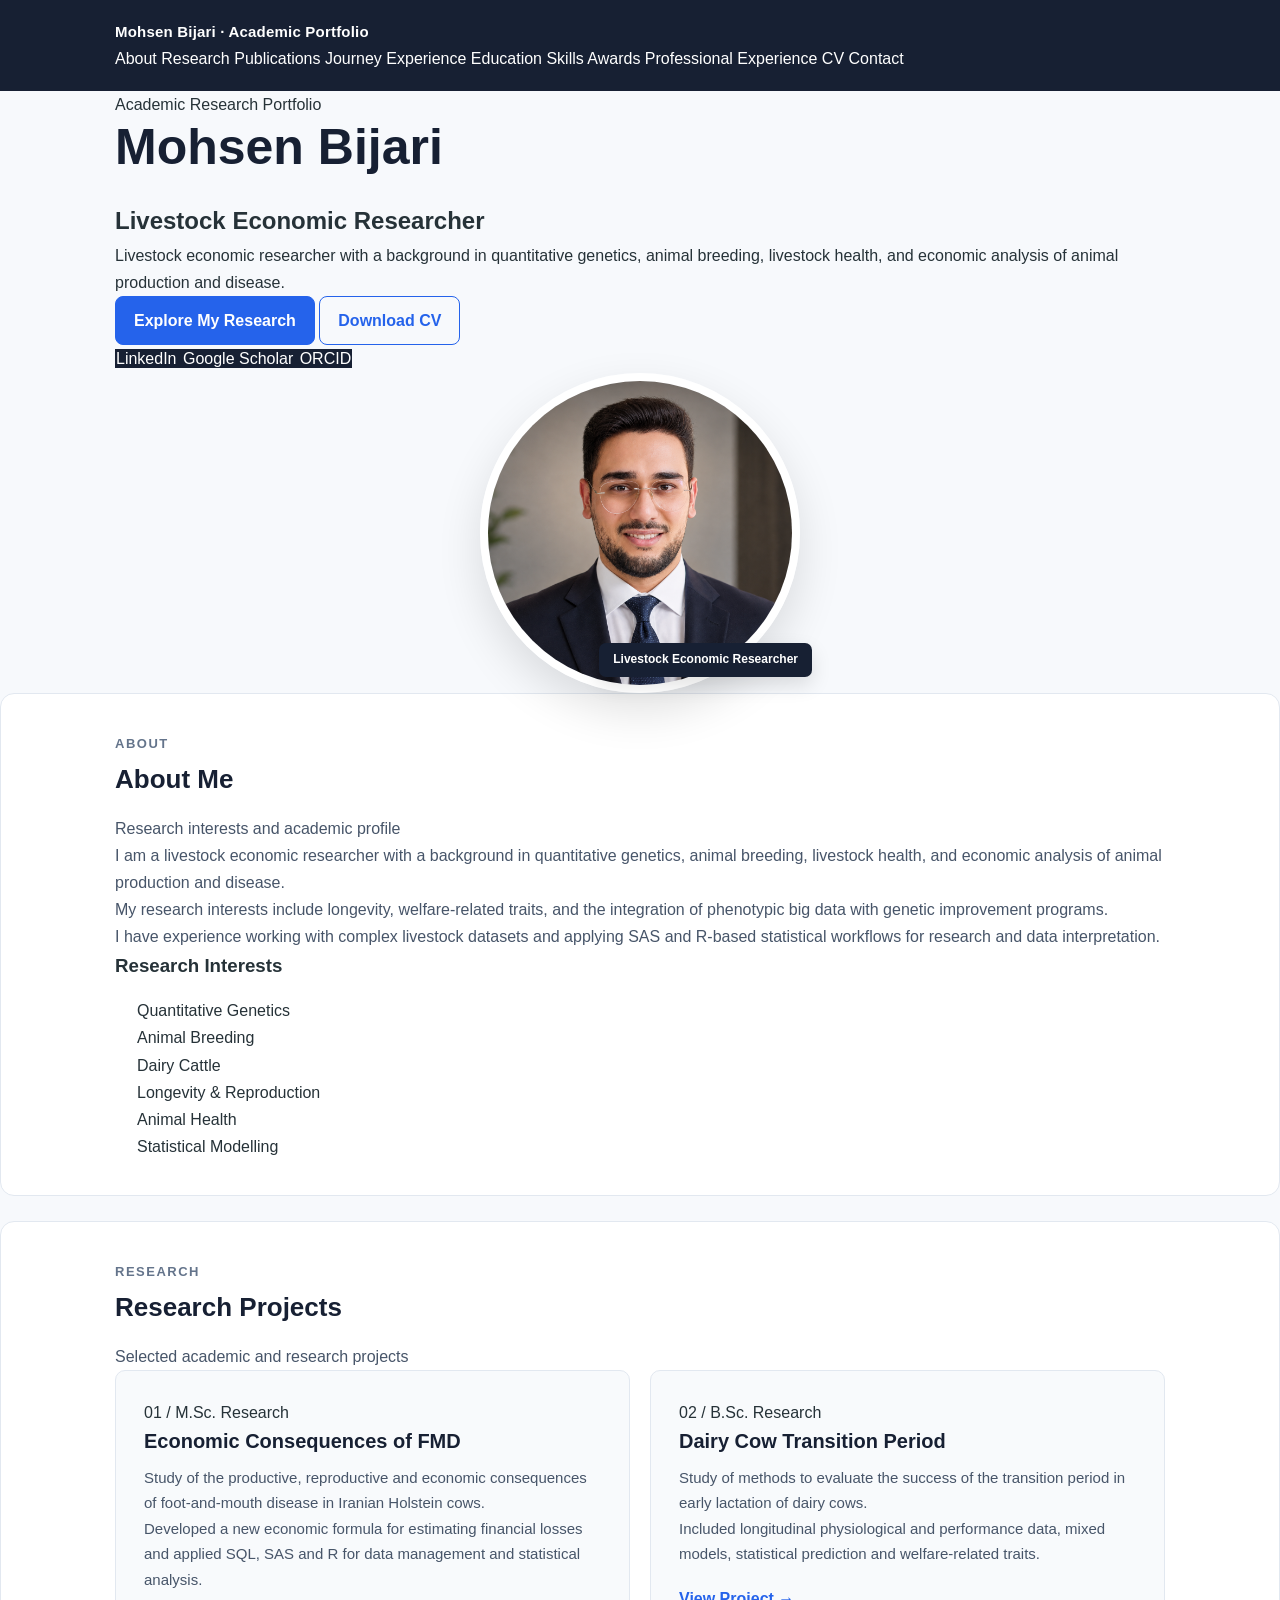
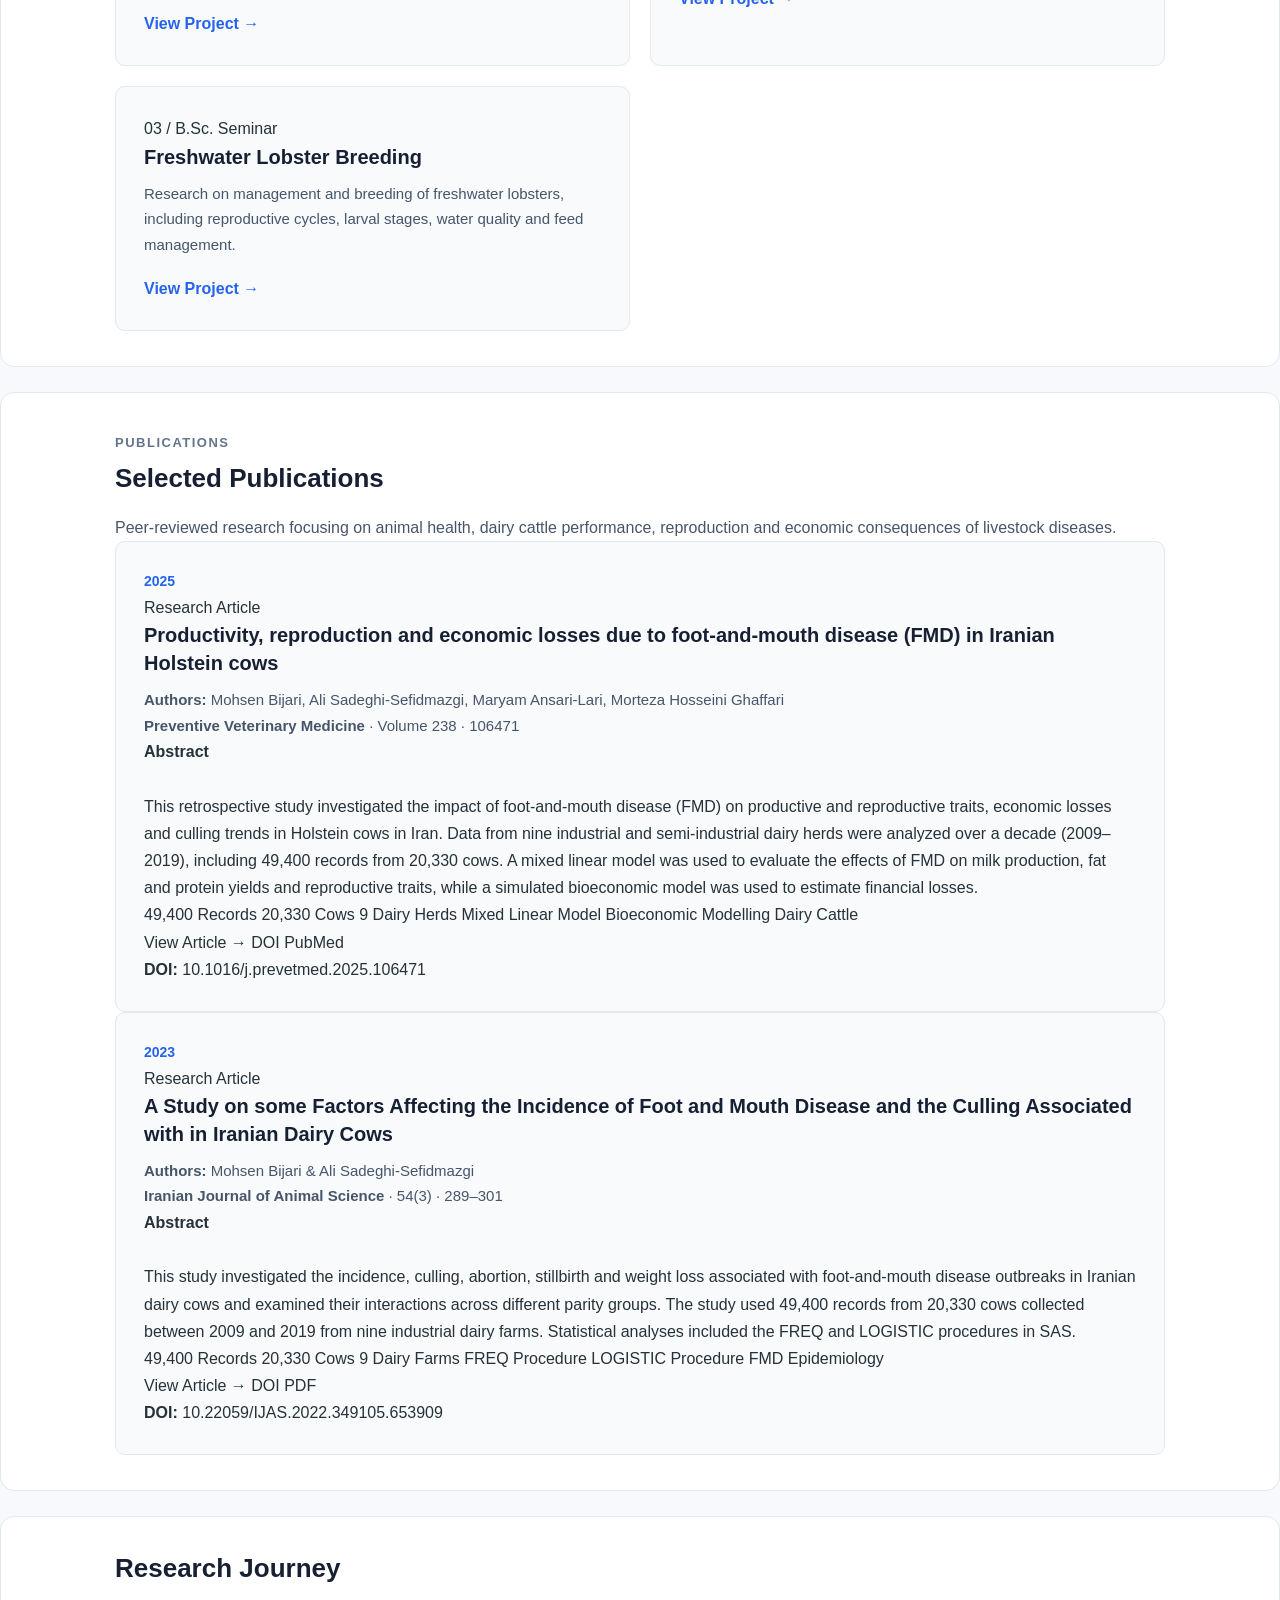
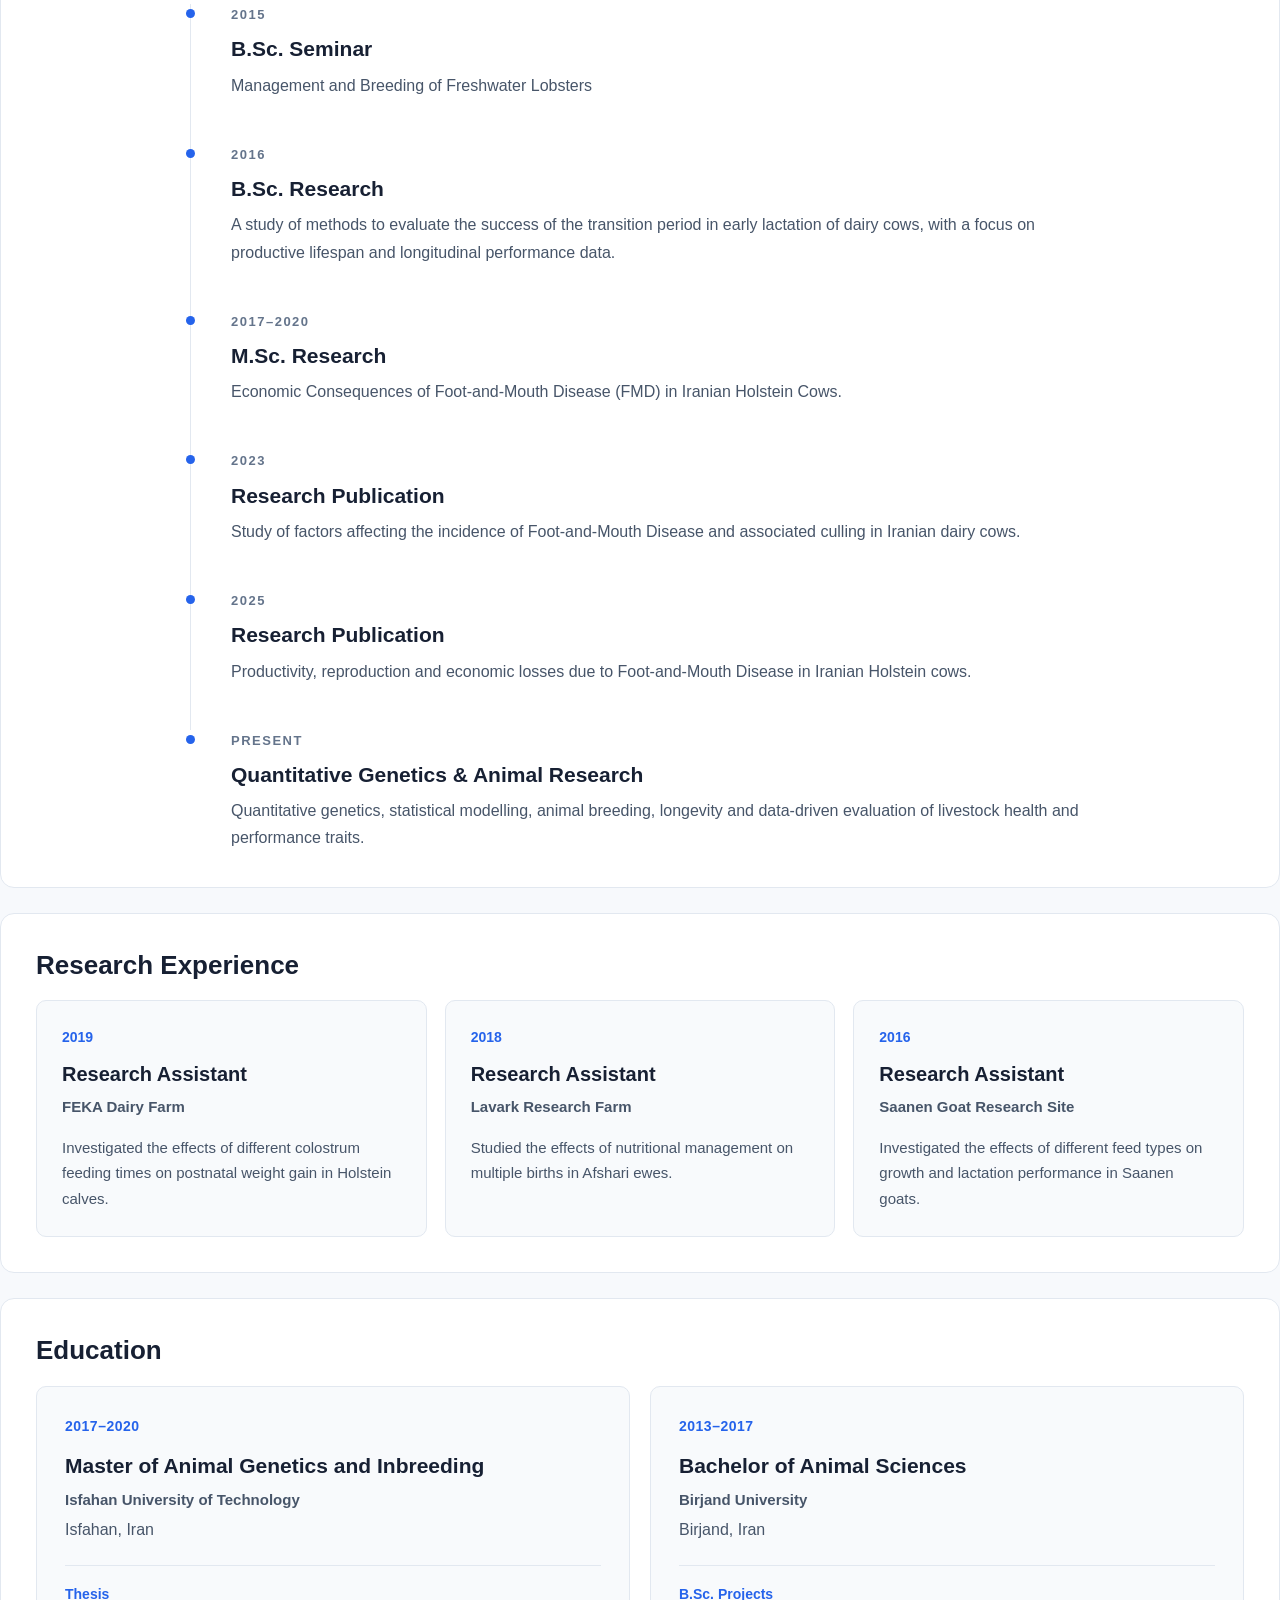
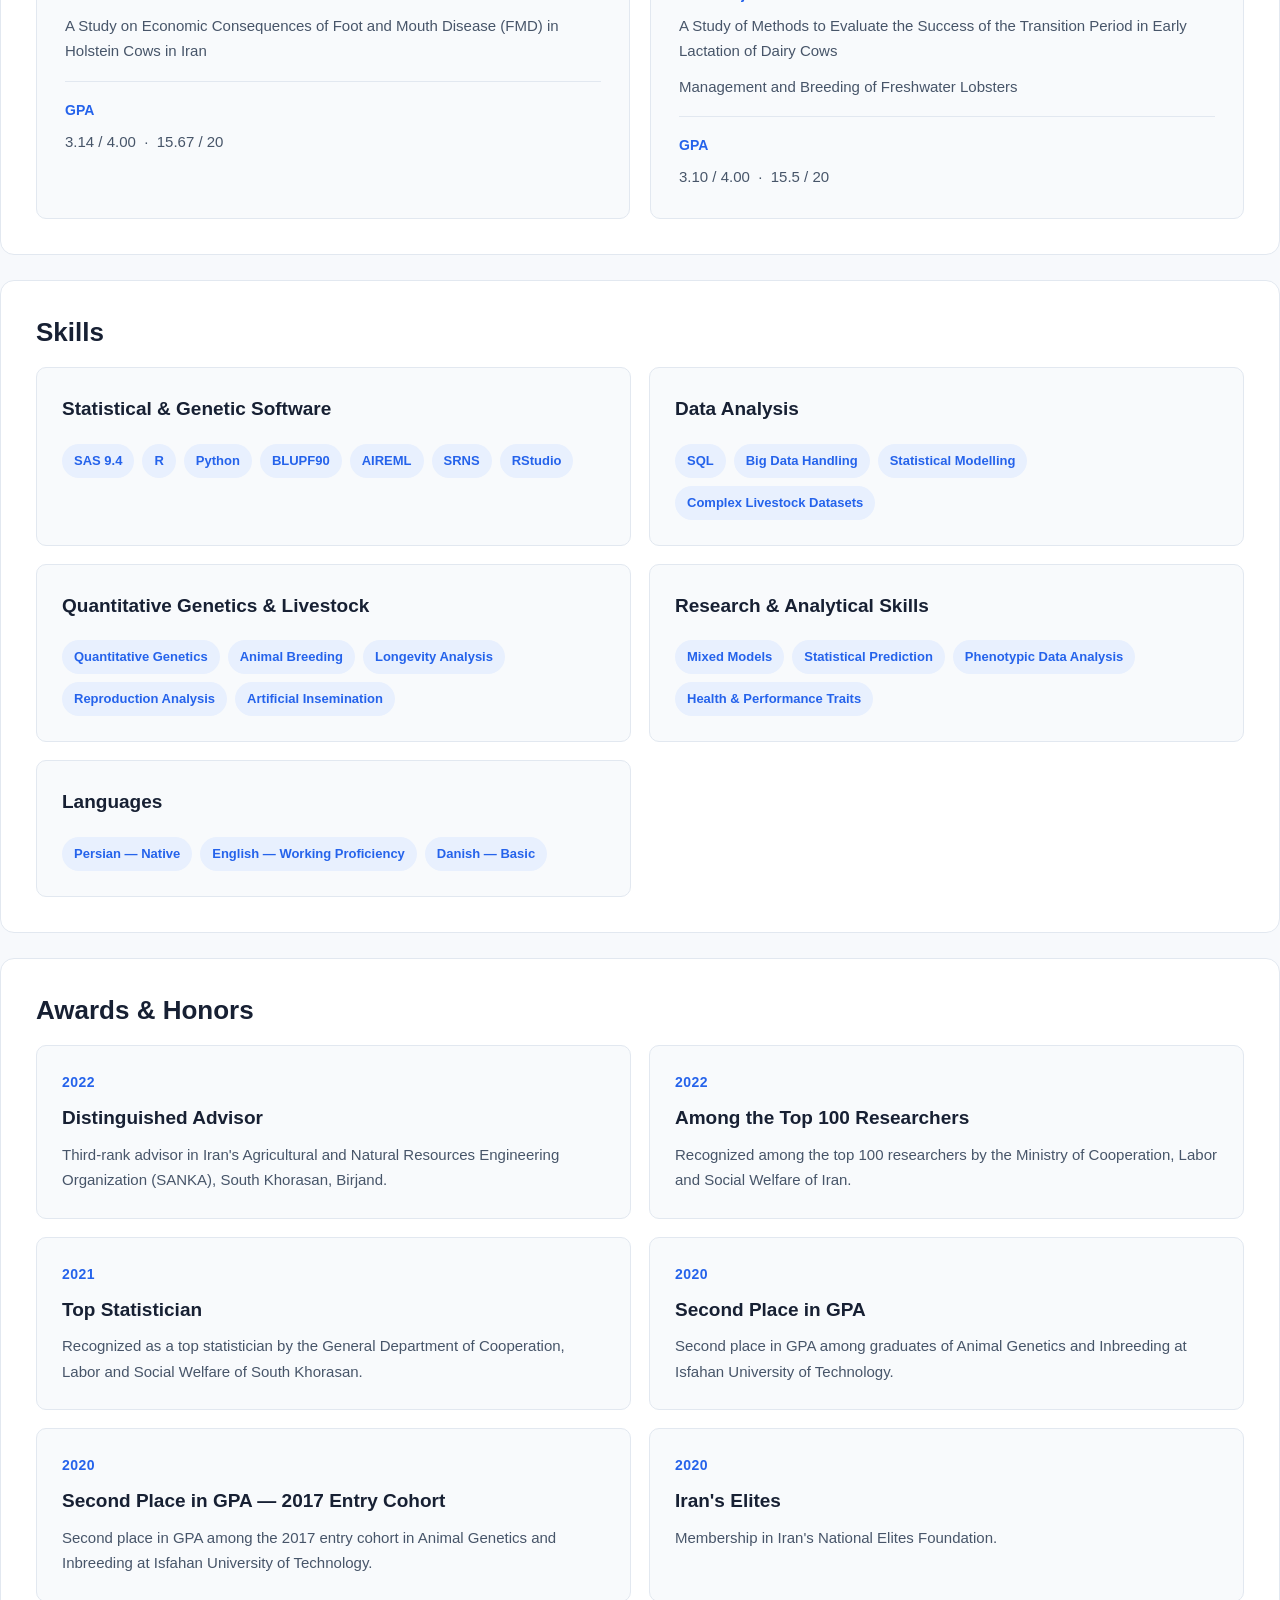
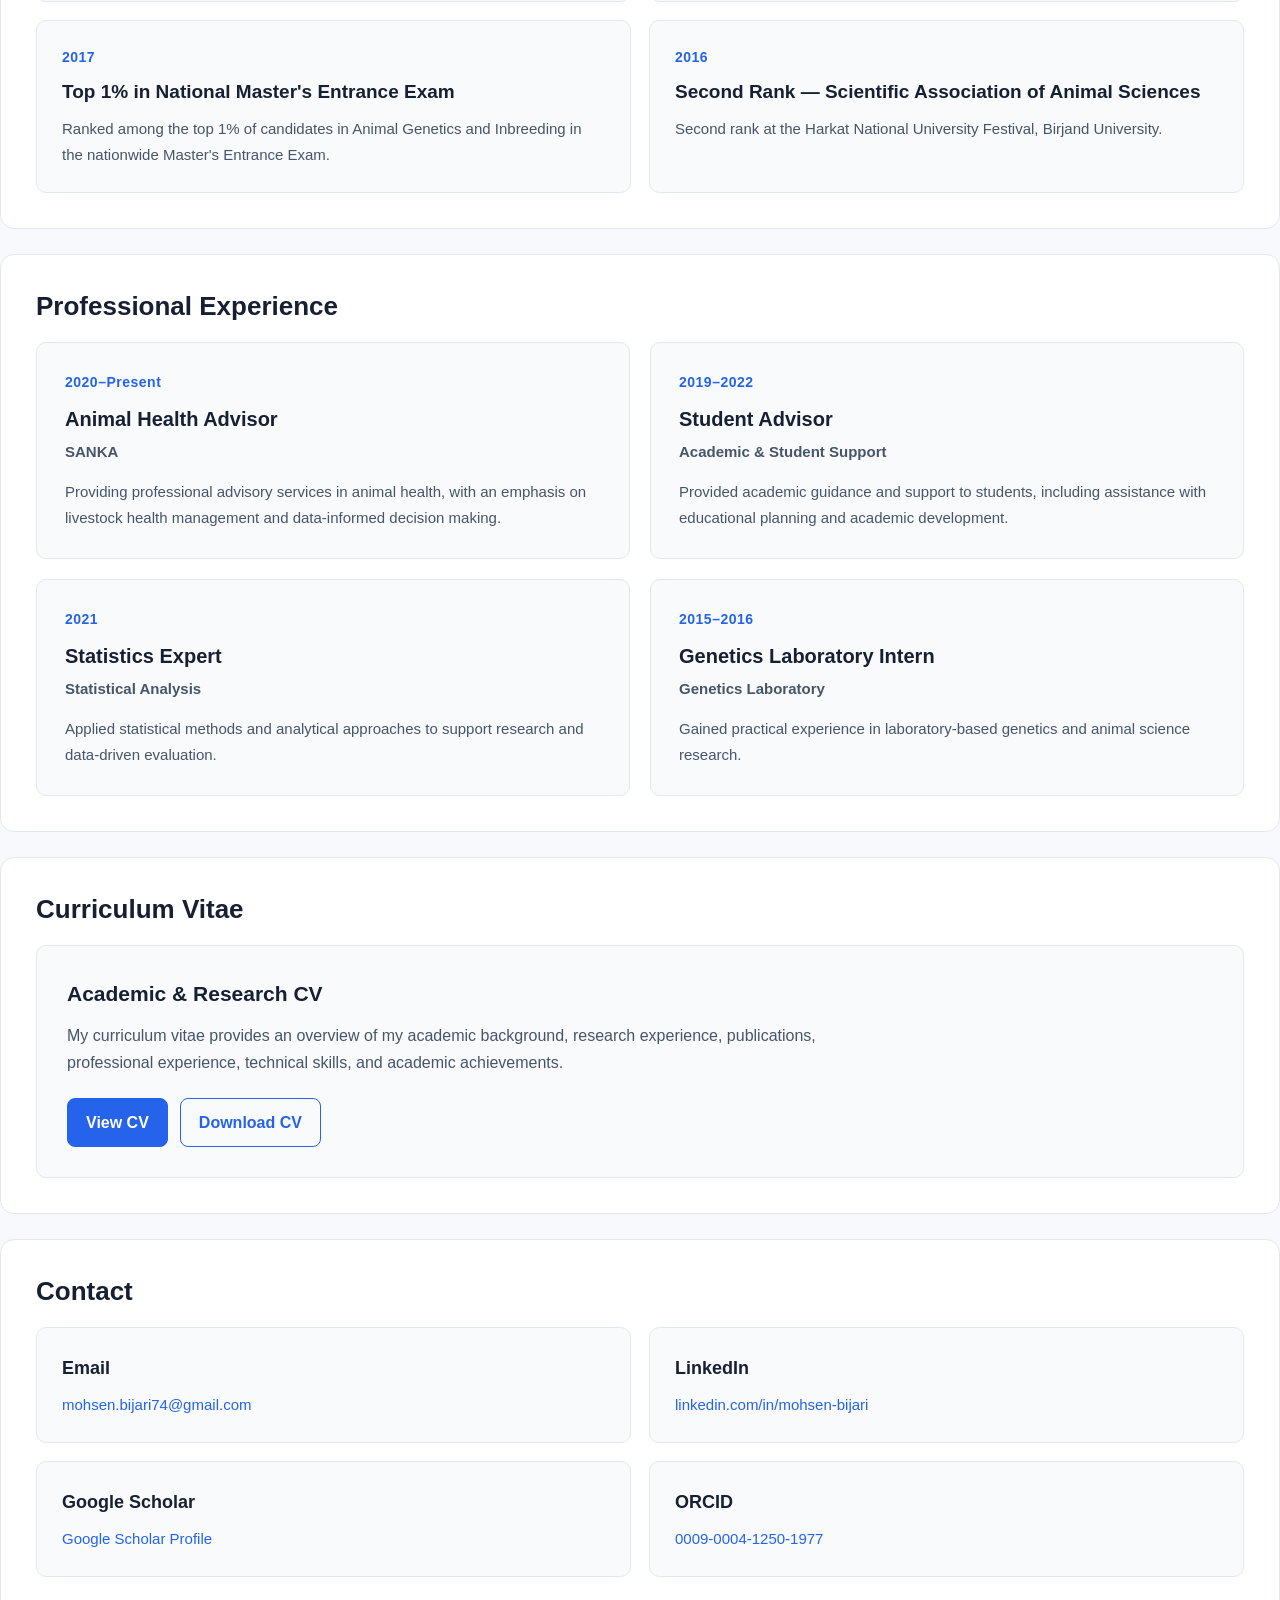
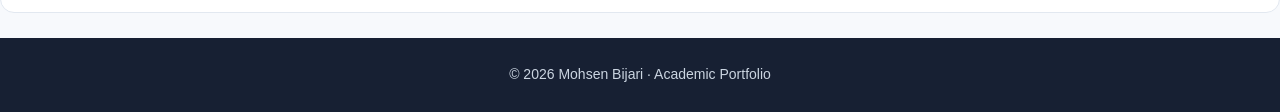
==== commit 564bfab1: "Add files via upload" ====
--- a/index.html
+++ b/index.html
@@ -76,6 +76,31 @@
 
 
 
+
+<style>
+/* Final visual polish: unified header and Hero social buttons */
+nav {
+    background: #172033;
+    border-bottom: 1px solid #172033;
+}
+nav .logo,
+nav .nav-links a {
+    color: #ffffff;
+}
+nav .nav-links a:hover {
+    color: #e8f0fe;
+}
+.social-link {
+    background: #172033;
+    color: #ffffff;
+    border: 1px solid #172033;
+}
+.social-link:hover {
+    background: #2563eb;
+    color: #ffffff;
+    border-color: #2563eb;
+}
+</style>
 </head>
 
 
